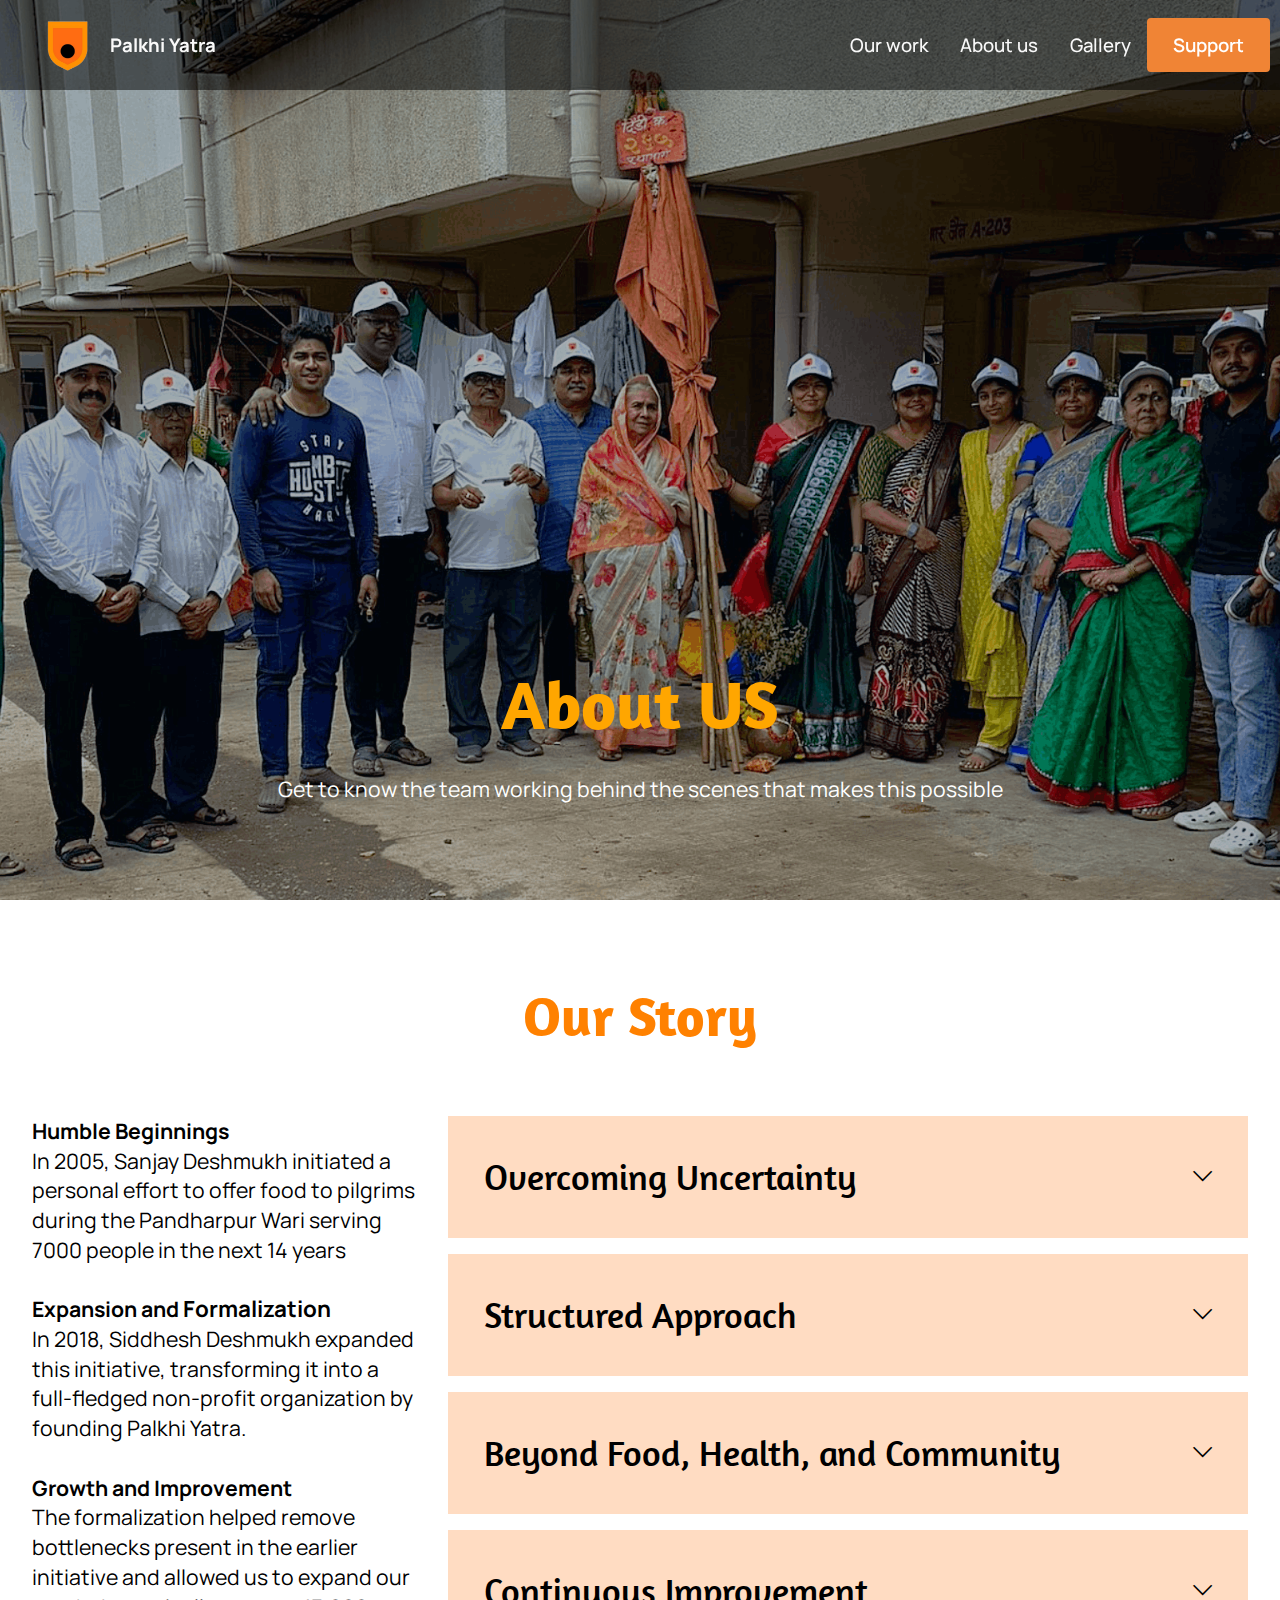
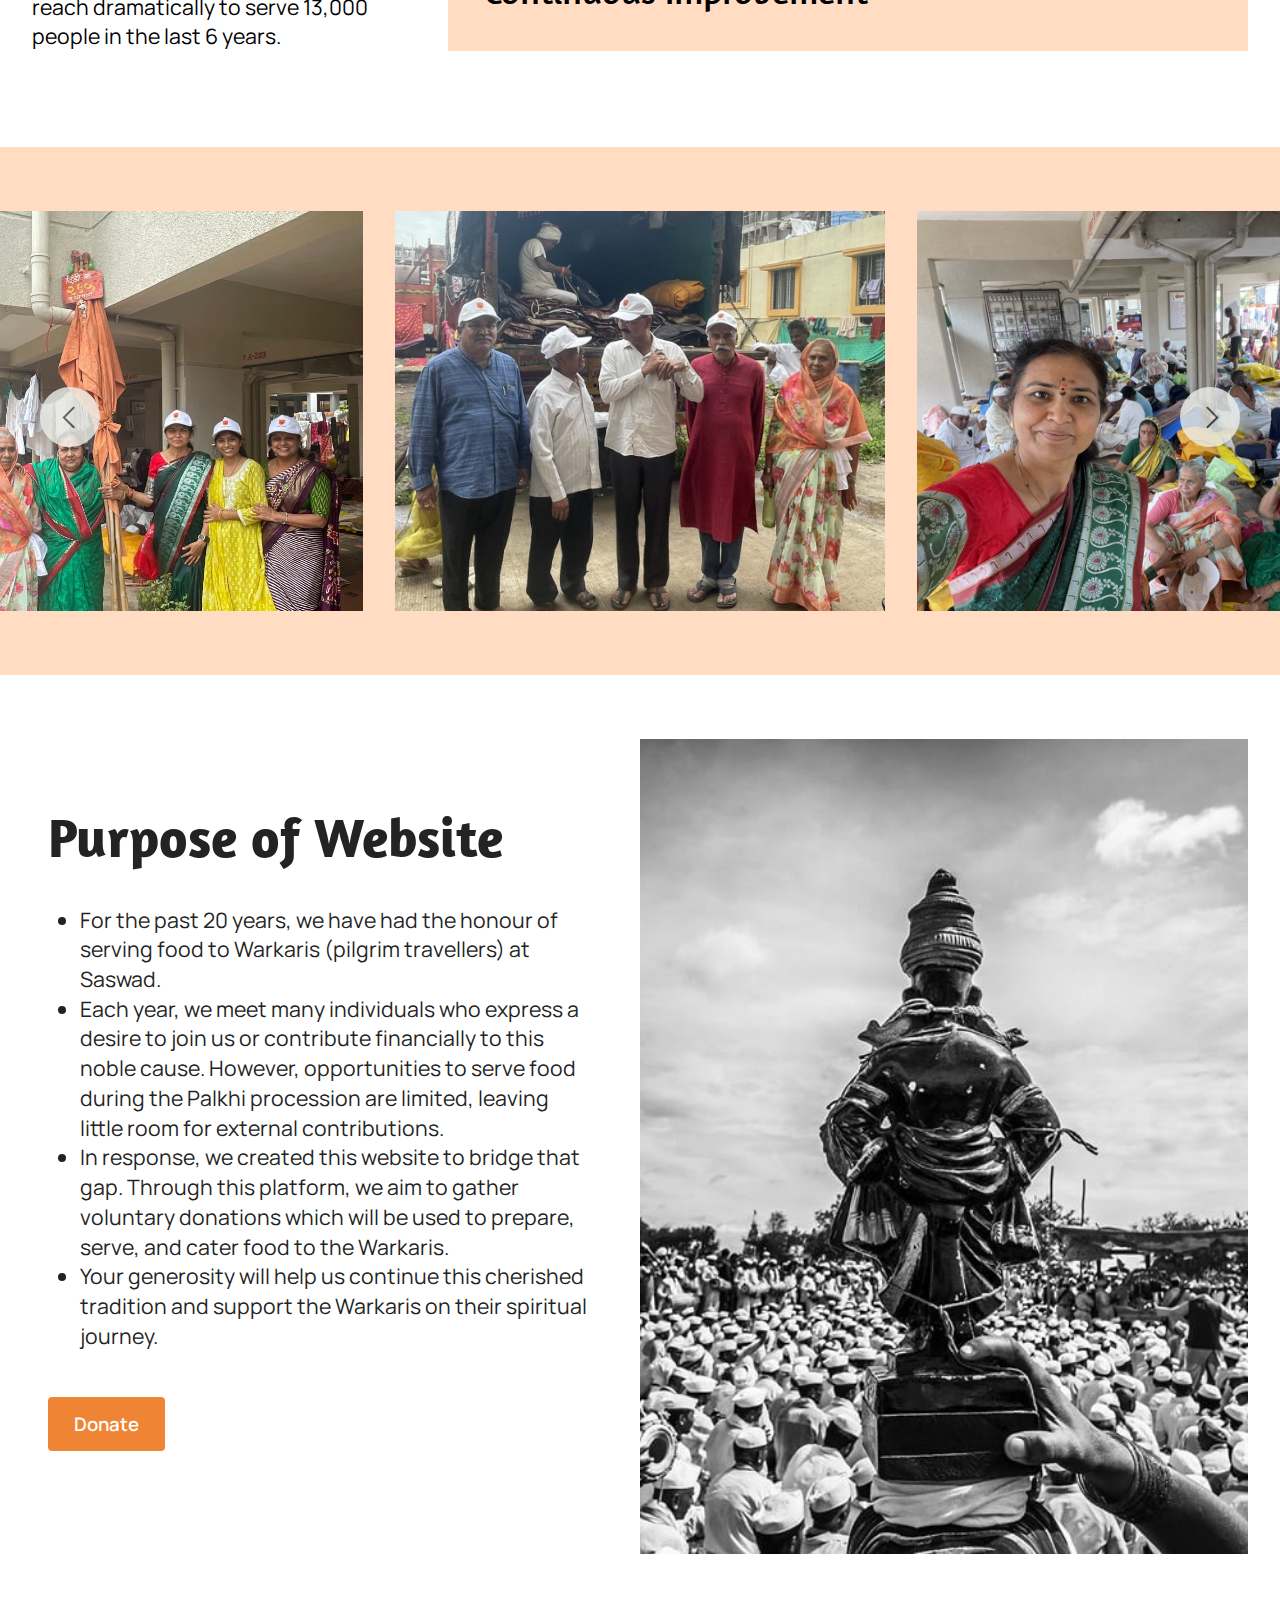
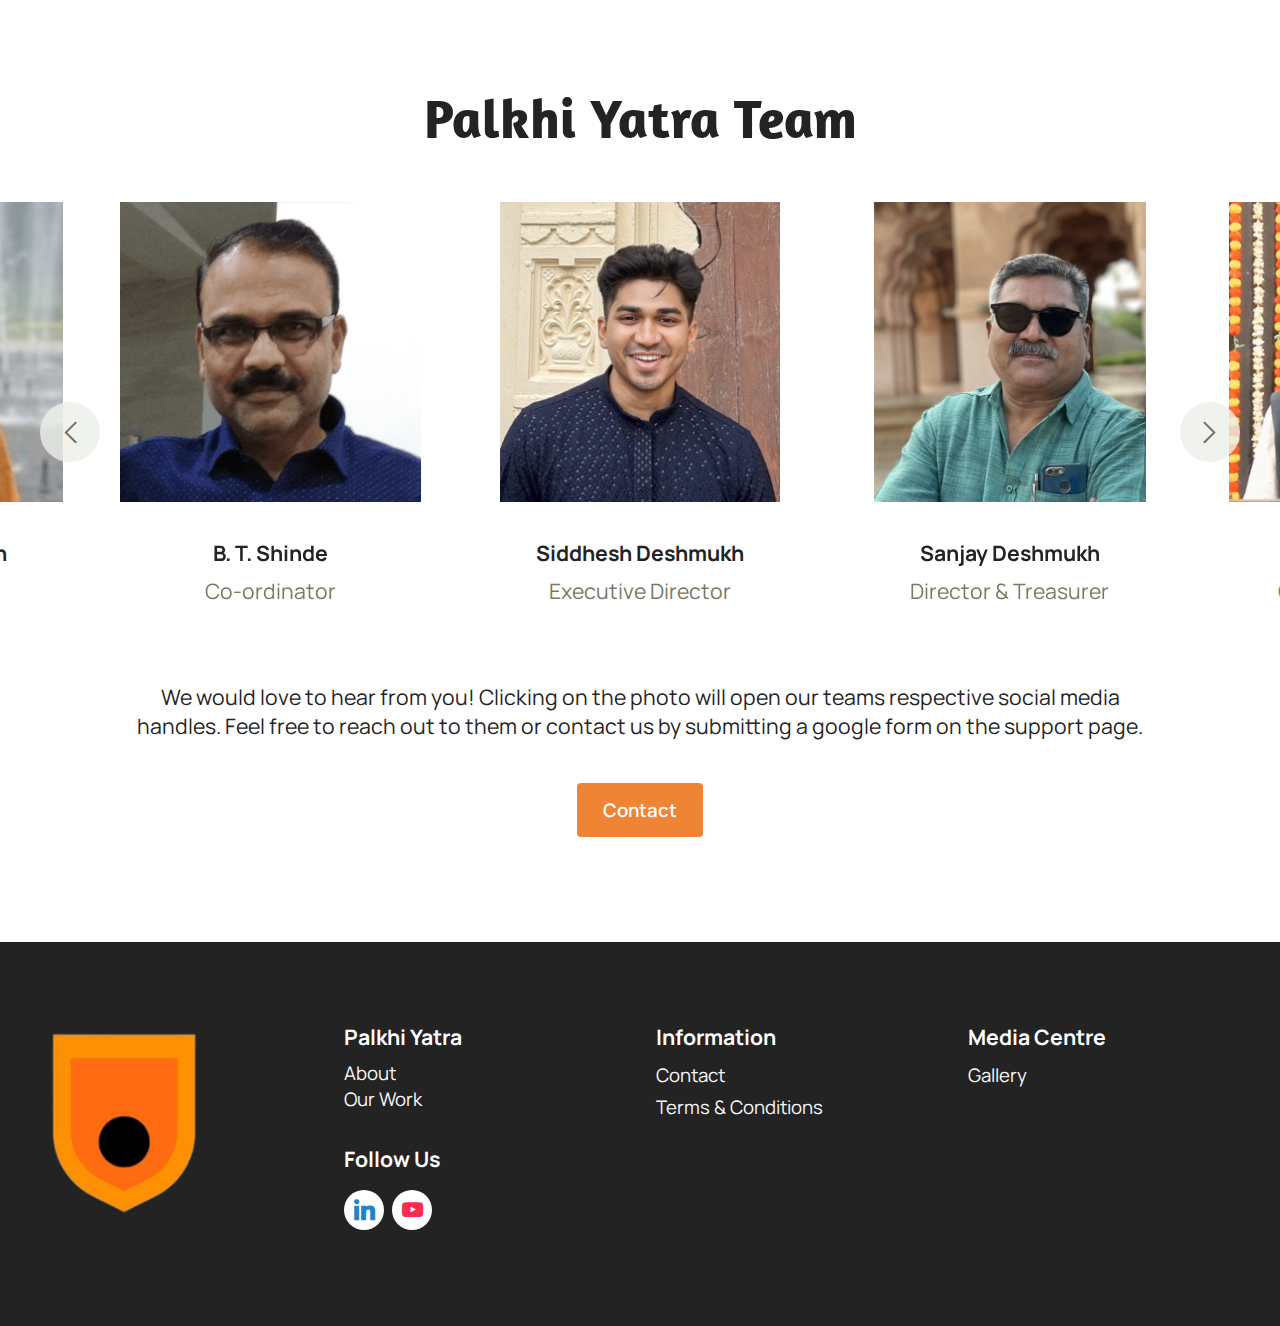
==== about.html @ 56e73153 "first commit" ====
<!DOCTYPE html>
<html  >
<head>

  <meta charset="UTF-8">
  <meta http-equiv="X-UA-Compatible" content="IE=edge">
  <meta name="generator" content="">
  <meta name="viewport" content="width=device-width, initial-scale=1, minimum-scale=1">
  <link rel="shortcut icon" href="assets/images/palkhi-yatra-logo-96x100.png" type="image/x-icon">
  <meta name="description" content="">
  
  
  <title>About</title>
  <link rel="stylesheet" href="assets/web/assets/mobirise-icons2/mobirise2.css">
  <link rel="stylesheet" href="assets/bootstrap/css/bootstrap.min.css">
  <link rel="stylesheet" href="assets/bootstrap/css/bootstrap-grid.min.css">
  <link rel="stylesheet" href="assets/bootstrap/css/bootstrap-reboot.min.css">
  <link rel="stylesheet" href="assets/dropdown/css/style.css">
  <link rel="stylesheet" href="assets/socicon/css/styles.css">
  <link rel="stylesheet" href="assets/theme/css/style.css">
  <link rel="preload" href="https://fonts.googleapis.com/css?family=Amaranth:400,400i,700,700i&display=swap" as="style" onload="this.onload=null;this.rel='stylesheet'">
  <noscript><link rel="stylesheet" href="https://fonts.googleapis.com/css?family=Amaranth:400,400i,700,700i&display=swap"></noscript>
  <link rel="preload" href="https://fonts.googleapis.com/css2?family=Manrope:wght@400;700&display=swap&display=swap" as="style" onload="this.onload=null;this.rel='stylesheet'">
  <noscript><link rel="stylesheet" href="https://fonts.googleapis.com/css2?family=Manrope:wght@400;700&display=swap&display=swap"></noscript>
  <link rel="preload" as="style" href="assets/mobirise/css/mbr-additional.css?v=bBUXbq"><link rel="stylesheet" href="assets/mobirise/css/mbr-additional.css?v=bBUXbq" type="text/css">

  
  
  
</head>
<body>
  
  <section data-bs-version="5.1" class="menu menu6 cid-ul9GRxPbAQ" once="menu" id="menu06-9">
	

	<nav class="navbar navbar-dropdown opacityScrollOff navbar-fixed-top navbar-expand-lg">
		<div class="container">
			<div class="navbar-brand">
				<span class="navbar-logo">
					<a href="https://mobiri.se">
						<img src="assets/images/palkhi-yatra-logo-96x100.png" alt="image" style="height: 3.4rem;">
					</a>
				</span>
				<span class="navbar-caption-wrap"><a class="navbar-caption text-white display-4" href="index.html">Palkhi Yatra</a></span>
			</div>
			<button class="navbar-toggler" type="button" data-toggle="collapse" data-bs-toggle="collapse" data-target="#navbarSupportedContent" data-bs-target="#navbarSupportedContent" aria-controls="navbarNavAltMarkup" aria-expanded="false" aria-label="Toggle navigation">
				<div class="hamburger">
					<span></span>
					<span></span>
					<span></span>
					<span></span>
				</div>
			</button>
			<div class="collapse navbar-collapse opacityScrollOff" id="navbarSupportedContent">
				<ul class="navbar-nav nav-dropdown" data-app-modern-menu="true"><li class="nav-item"><a class="nav-link link text-white display-4" href="work.html">Our work</a></li><li class="nav-item">
						<a class="nav-link link text-white display-4" href="about.html">About us</a>
					</li><li class="nav-item">
						<a class="nav-link link text-white display-4" href="gallery.html" aria-expanded="false">Gallery</a>
					</li></ul>
				
				<div class="navbar-buttons mbr-section-btn"><a class="btn btn-secondary display-4" href="contact.html">Support</a></div>
			</div>
		</div>
	</nav>
</section>

<section data-bs-version="5.1" class="header16 cid-ulIolNWju9 mbr-fullscreen" id="header17-24">
  
  <div class="mbr-overlay" style="opacity: 0.3; background-color: rgb(0, 0, 0);"></div>
  <div class="container-fluid">
    <div class="row">
      <div class="content-wrap col-12 col-md-12">
        <h1 class="mbr-section-title mbr-fonts-style mbr-white mb-4 display-1"><strong>About US</strong></h1>
        
        <p class="mbr-fonts-style mbr-text mbr-white mb-4 display-7">Get to know the team working behind the scenes that makes this possible</p>
        
      </div>
    </div>
  </div>
</section>

<section data-bs-version="5.1" class="article11 cid-ummakdtuYM" id="article11-2t">
    

    
    
    <div class="container">
        <div class="row justify-content-center">
            <div class="title col-md-12 col-lg-10">
                <h3 class="mbr-section-title mbr-fonts-style align-center mt-0 mb-0 display-2">
                <strong>Our Story</strong></h3>
                
                
            </div>
        </div>
    </div>
</section>

<section data-bs-version="5.1" class="list07 cid-ulHj1zMPDK" id="list07-1y">
    
    
    <div class="container">
        <div class="row justify-content-center">
            <div class="col-lg-4">
                <div class="col-12 col-md-12">
                    
                    <h6 class="mbr-section-subtitle mbr-fonts-style mt-0 mb-4 display-7"><strong>Humble Beginnings</strong><br>In 2005, Sanjay Deshmukh initiated a personal effort to offer food to pilgrims during the Pandharpur Wari serving 7000 people in the next 14 years<br><br><div><strong>Expansion and&nbsp;</strong><strong style="font-size: 1.4rem;">Formalization</strong></div><div>In 2018, Siddhesh Deshmukh expanded this initiative, transforming it into a full-fledged non-profit organization by founding Palkhi Yatra.</div><div><br></div><div><strong>Growth and Improvement</strong></div><div>The formalization helped remove bottlenecks present in the earlier initiative and allowed us to expand our reach dramatically to serve 13,000 people in the last 6 years.</div></h6>
                    
                </div>
            </div>

            <div class="col-lg-8">
                <div id="bootstrap-accordion_24" class="panel-group accordionStyles accordion" role="tablist" aria-multiselectable="true">
                    <div class="card">
                        <div class="card-header" role="tab" id="headingOne">
                            <a role="button" class="panel-title collapsed" data-toggle="collapse" data-bs-toggle="collapse" data-core="" href="#collapse1_24" aria-expanded="false" aria-controls="collapse1">
                                <h6 class="panel-title-edit mbr-semibold mbr-fonts-style mb-0 display-5">Overcoming Uncertainty</h6>
                                <span class="sign mbr-iconfont mobi-mbri-arrow-down"></span>
                            </a>
                        </div>
                        <div id="collapse1_24" class="panel-collapse noScroll collapse" role="tabpanel" aria-labelledby="headingOne" data-parent="#accordion" data-bs-parent="#bootstrap-accordion_24">
                            <div class="panel-body">
                                <p class="mbr-fonts-style panel-text display-7">Previously, pilgrims faced uncertainty about their food provision, not knowing who would provide meals or when they would receive them.<br><br>The yearly change in pilgrim groups allocated to us resulted in wasted resources and chaos due to lack of structure.</p>
                            </div>
                        </div>

                    </div>
                    <div class="card">
                        <div class="card-header" role="tab" id="headingOne">
                            <a role="button" class="panel-title collapsed" data-toggle="collapse" data-bs-toggle="collapse" data-core="" href="#collapse2_24" aria-expanded="false" aria-controls="collapse2">
                                <h6 class="panel-title-edit mbr-semibold mbr-fonts-style mb-0 display-5">Structured Approach</h6>
                                <span class="sign mbr-iconfont mobi-mbri-arrow-down"></span>
                            </a>
                        </div>
                        <div id="collapse2_24" class="panel-collapse noScroll collapse" role="tabpanel" aria-labelledby="headingOne" data-parent="#accordion" data-bs-parent="#bootstrap-accordion_24">
                            <div class="panel-body">
                                <p class="mbr-fonts-style panel-text display-7">Since 2018, we've adopted a more focused and consistent approach. We now serve two specific villages: Uncha Khadak and Rumbhodi.<br><br>This allows for better planning, more efficient resource allocation, and improved communication with pilgrims.<br><br>We're looking forward to scaling this model and adopting more villages in the future.</p>
                            </div>
                        </div>
                    </div>
                    <div class="card">
                        <div class="card-header" role="tab" id="headingOne">
                            <a role="button" class="panel-title collapsed" data-toggle="collapse" data-bs-toggle="collapse" data-core="" href="#collapse3_24" aria-expanded="false" aria-controls="collapse3">
                                <h6 class="panel-title-edit mbr-semibold mbr-fonts-style mb-0 display-5">Beyond Food, Health, and Community</h6>
                                <span class="sign mbr-iconfont mobi-mbri-arrow-down"></span>
                            </a>
                        </div>
                        <div id="collapse3_24" class="panel-collapse noScroll collapse" role="tabpanel" aria-labelledby="headingOne" data-parent="#accordion" data-bs-parent="#bootstrap-accordion_24">
                            <div class="panel-body">
                                <p class="mbr-fonts-style panel-text display-7">While our primary goals remain centered on food, health, and community, we've expanded our focus to include:<br><br>- Efficient planning to avoid food waste.<br>- Streamlined operations to address the previously illegalized and uncertain nature of food service<br>- Improved organization and communication to overcome earlier challenges and anxiety of pilgrims.</p>
                            </div>
                        </div>
                    </div>
                    <div class="card">
                        <div class="card-header" role="tab" id="headingOne">
                            <a role="button" class="panel-title collapsed" data-toggle="collapse" data-bs-toggle="collapse" data-core="" href="#collapse4_24" aria-expanded="false" aria-controls="collapse4">
                                <h6 class="panel-title-edit mbr-semibold mbr-fonts-style mb-0 display-5">Continuous Improvement</h6>
                                <span class="sign mbr-iconfont mobi-mbri-arrow-down"></span>
                            </a>
                        </div>
                        <div id="collapse4_24" class="panel-collapse noScroll collapse" role="tabpanel" aria-labelledby="headingOne" data-parent="#accordion" data-bs-parent="#bootstrap-accordion_24">
                            <div class="panel-body">
                                <p class="mbr-fonts-style panel-text display-7">
                                    We continue to refine our processes, always seeking ways to better serve the Warkaris and support the Pandharpur Wari tradition.
                                </p>
                            </div>
                        </div>
                    </div>
                    
                    
                </div>
            </div>
        </div>
    </div>
</section>

<section data-bs-version="5.1" class="slider4 mbr-embla cid-ulHtSz7GTa" id="slider04-22">
  
  
  <div class="container-fluid">
    
    <div class="row">
      <div class="col-12">
        <div class="embla position-relative" data-skip-snaps="true" data-align="center" data-contain-scroll="trimSnaps" data-loop="true" data-auto-play="true" data-auto-play-interval="4" data-draggable="true">
          <div class="embla__viewport">
            <div class="embla__container">
              
              <div class="embla__slide slider-image item active" style="margin-left: 1rem; margin-right: 1rem;">
                <div class="slide-content">
                  <div class="item-img">
                    <div class="item-wrapper">
                      <img src="assets/images/img-4224-1200x1600.jpeg" alt="team" title="" data-slide-to="0" data-bs-slide-to="0">
                    </div>
                  </div>
                </div>
              </div><div class="embla__slide slider-image item" style="margin-left: 1rem; margin-right: 1rem;">
                <div class="slide-content">
                  <div class="item-img">
                    <div class="item-wrapper">
                      <img src="assets/images/img-4094-1200x900.jpg" alt="Team" title="" data-slide-to="1" data-bs-slide-to="1">
                    </div>
                  </div>
                </div>
              </div><div class="embla__slide slider-image item" style="margin-left: 1rem; margin-right: 1rem;">
                <div class="slide-content">
                  <div class="item-img">
                    <div class="item-wrapper">
                      <img src="assets/images/img-4104-1200x1600.jpg" alt="team" title="" data-slide-to="2" data-bs-slide-to="2">
                    </div>
                  </div>
                </div>
              </div>
              
              <div class="embla__slide slider-image item" style="margin-left: 1rem; margin-right: 1rem;">
                <div class="slide-content">
                  <div class="item-img">
                    <div class="item-wrapper">
                      <img src="assets/images/img-4076-1200x1600.jpg" alt="food" title="" data-slide-to="3" data-bs-slide-to="3">
                    </div>
                  </div>
                </div>
              </div><div class="embla__slide slider-image item" style="margin-left: 1rem; margin-right: 1rem;">
                <div class="slide-content">
                  <div class="item-img">
                    <div class="item-wrapper">
                      <img src="assets/images/33f2f9e6-4856-468a-af89-942dfbd7f8b1-960x1280.jpg" alt="Serving" title="" data-slide-to="4" data-bs-slide-to="4">
                    </div>
                  </div>
                </div>
              </div>
              
            </div>
          </div>
          <button class="embla__button embla__button--prev">
            <span class="mobi-mbri mobi-mbri-arrow-prev" aria-hidden="true"></span>
            <span class="sr-only visually-hidden visually-hidden">Previous</span>
          </button>
          <button class="embla__button embla__button--next">
            <span class="mobi-mbri mobi-mbri-arrow-next" aria-hidden="true"></span>
            <span class="sr-only visually-hidden visually-hidden">Next</span>
          </button>
        </div>
      </div>
    </div>
  </div>
</section>

<section data-bs-version="5.1" class="features12 cid-ulHsvP6Mht" id="features12-1z">

    

    
    
    <div class="container">
        <div class="m-0 row align-items-center">
            <div class="col-12 col-lg">
                <div class="card-wrapper">
                    <div class="card-box">
                        <h4 class="card-title mbr-fonts-style mb-4 display-2">
                            <strong>Purpose of Website</strong></h4>
                        
                        <div class="mbr-text mbr-fonts-style counter-container display-7">
                            <ul>
                                <li>For the past 20 years, we have had the honour of serving food to Warkaris (pilgrim travellers) at Saswad.</li><li>Each year, we meet many individuals who express a desire to join us or contribute financially to this noble cause. However, opportunities to serve food during the Palkhi procession are limited, leaving little room for external contributions.</li><li>In response, we created this website to bridge that gap. Through this platform, we aim to gather voluntary donations which will be used to prepare, serve, and cater food to the Warkaris.</li><li>Your generosity will help us continue this cherished tradition and support the Warkaris on their spiritual journey.</li>
                            </ul>
                        </div>
                        <div class="mbr-section-btn mb-4"><a class="btn btn-secondary display-4" href="contact.html">Donate</a></div>
                    </div>
                </div>
            </div>
            <div class="p-0 col-12 col-lg-6 md-pb">
                <div class="image-wrapper">
                    <img src="assets/images/palkhi-festival-mahesh-lonkar-photo-series-121-clicks-14-1000x638.jpeg" alt="vitthal image">
                </div>
            </div>
        </div>
    </div>
</section>

<section data-bs-version="5.1" class="features017 mbr-embla cid-ulIsJPX1a3" id="features017-27">
	
	
	<div class="position-relative">
		<div class="container-fluid">
			<div class="row justify-content-center">
				<div class="col-12 content-head">
					<div class="mbr-section-head mb-5">
						<h4 class="mbr-section-title mbr-fonts-style align-center mb-0 display-2">
							<strong>Palkhi Yatra Team</strong></h4>
						
					</div>
				</div>
			</div>
		</div>

		<div class="embla" data-skip-snaps="true" data-align="center" data-contain-scroll="trimSnaps" data-loop="true" data-auto-play="true" data-auto-play-interval="4" data-draggable="true">
			<div class="embla__viewport container-fluid">
				<div class="embla__container">
					<div class="embla__slide slider-image item active" style="margin-left: 0rem; margin-right: 0rem;">
						<div class="slide-content">
							<div class="item-img">
								<div class="item-wrapper">
									
								<a href="https://www.linkedin.com/in/ss-deshmukh" target="true"></a><a href="https://www.linkedin.com/in/ss-deshmukh" target="false"></a><a href="https://www.linkedin.com/in/ss-deshmukh"><img src="assets/images/siddhesh-deshmukh-profile-image-564x655.jpg" alt="Team" title="" data-slide-to="0" data-bs-slide-to="0"></a></div>
							</div>
							<div class="item-content">
								<h5 class="item-title mbr-fonts-style display-7">
									<strong>Siddhesh Deshmukh</strong></h5>
								<h6 class="item-subtitle mbr-fonts-style mt-1 display-7">Executive Director</h6>
								
							</div>

							
						</div>
					</div><div class="embla__slide slider-image item" style="margin-left: 0rem; margin-right: 0rem;">
						<div class="slide-content">
							<div class="item-img">
								<div class="item-wrapper">
									<img src="assets/images/san-3-564x621.jpg" alt="Team" title="" data-slide-to="1" data-bs-slide-to="1">
								</div>
							</div>
							<div class="item-content">
								<h5 class="item-title mbr-fonts-style display-7">
									<strong>Sanjay Deshmukh</strong></h5>
								<h6 class="item-subtitle mbr-fonts-style mt-1 display-7">Director &amp; Treasurer</h6>
								
							</div>

							
						</div>
					</div>
					
					<div class="embla__slide slider-image item" style="margin-left: 0rem; margin-right: 0rem;">
						<div class="slide-content">
							<div class="item-img">
								<div class="item-wrapper">
									<img src="assets/images/mangesh-chavan-1200x695.jpeg" alt="Team" title="" data-slide-to="2" data-bs-slide-to="2">
								</div>
							</div>
							<div class="item-content">
								<h5 class="item-title mbr-fonts-style display-7"><strong>Mangesh Chavan</strong></h5>
								<h6 class="item-subtitle mbr-fonts-style mt-1 display-7">Operations Manager</h6>
								
							</div>
							
						</div>
					</div><div class="embla__slide slider-image item" style="margin-left: 0rem; margin-right: 0rem;">
						<div class="slide-content">
							<div class="item-img">
								<div class="item-wrapper">
									
								<a href="https://www.linkedin.com/in/sangita-deshmukh-3b1b87317/" target="true"></a><a href="https://www.linkedin.com/in/sangita-deshmukh-3b1b87317/"><img src="assets/images/sangita-deshmukh-796x796.jpg" alt="Team" title="" data-slide-to="3" data-bs-slide-to="3"></a></div>
							</div>
							<div class="item-content">
								<h5 class="item-title mbr-fonts-style display-7">
									<strong>Sangita Deshmukh</strong></h5>
								<h6 class="item-subtitle mbr-fonts-style mt-1 display-7">
									Media Manager</h6>
								
							</div>
							
						</div>
					</div><div class="embla__slide slider-image item" style="margin-left: 0rem; margin-right: 0rem;">
						<div class="slide-content">
							<div class="item-img">
								<div class="item-wrapper">
									
								<a href="https://www.linkedin.com/in/vaishnavisdeshmukh" target="true"></a><a href="https://www.linkedin.com/in/vaishnavisdeshmukh"><img src="assets/images/4cf6a8ee-6083-4f18-9fa9-99bf1a37ab0d-1-600x450.jpeg" alt="Team" title="" data-slide-to="4" data-bs-slide-to="4"></a></div>
							</div>
							<div class="item-content">
								<h5 class="item-title mbr-fonts-style display-7"><strong>Vaishnavi Deshmukh</strong></h5>
								<h6 class="item-subtitle mbr-fonts-style mt-1 display-7">Co-ordinator</h6>
								
							</div>
							
						</div>
					</div><div class="embla__slide slider-image item" style="margin-left: 0rem; margin-right: 0rem;">
						<div class="slide-content">
							<div class="item-img">
								<div class="item-wrapper">
									<img src="assets/images/abhijeet-deshmukh-959x1280.jpg" alt="Team" title="" data-slide-to="5" data-bs-slide-to="5">
								</div>
							</div>
							<div class="item-content">
								<h5 class="item-title mbr-fonts-style display-7">
									<strong>Abhijeet Deshmukh</strong></h5>
								<h6 class="item-subtitle mbr-fonts-style mt-1 display-7">Co-ordinator</h6>
								
							</div>
							
						</div>
					</div>
					
					
					
					
					<div class="embla__slide slider-image item" style="margin-left: 0rem; margin-right: 0rem;">
					<div class="slide-content">
						<div class="item-img">
							<div class="item-wrapper">
								<img src="assets/images/img-2937-600x450.jpeg" alt="Team" title="" data-slide-to="6" data-bs-slide-to="6">
							</div>
						</div>
						<div class="item-content">
							<h5 class="item-title mbr-fonts-style display-7">
								<strong>Shivajirao Deshmukh</strong></h5>
							<h6 class="item-subtitle mbr-fonts-style mt-1 display-7">Co-ordinator</h6>
							
						</div>
						
					</div>
					</div><div class="embla__slide slider-image item" style="margin-left: 0rem; margin-right: 0rem;">
						<div class="slide-content">
							<div class="item-img">
								<div class="item-wrapper">
									<img src="assets/images/bt-shinde-600x598.png" alt="Team" title="" data-slide-to="7" data-bs-slide-to="7">
								</div>
							</div>
							<div class="item-content">
								<h5 class="item-title mbr-fonts-style display-7">
									<strong>B. T. Shinde</strong></h5>
								<h6 class="item-subtitle mbr-fonts-style mt-1 display-7">
									Co-ordinator</h6>
								
							</div>
							
						</div>
					</div>
				</div>
			</div>
			<button class="embla__button embla__button--prev">
				<span class="mobi-mbri mobi-mbri-arrow-prev mbr-iconfont" aria-hidden="true"></span>
				<span class="sr-only visually-hidden visually-hidden visually-hidden">Previous</span>
			</button>
			<button class="embla__button embla__button--next">
				<span class="mobi-mbri mobi-mbri-arrow-next mbr-iconfont" aria-hidden="true"></span>
				<span class="sr-only visually-hidden visually-hidden visually-hidden">Next</span>
			</button>
		</div>
	</div>
</section>

<section data-bs-version="5.1" class="article11 cid-ulHbnPNX0x" id="article11-1u">
    

    
    
    <div class="container">
        <div class="row justify-content-center">
            <div class="title col-md-12 col-lg-10">
                
                <h4 class="mbr-section-subtitle align-center mbr-fonts-style mt-4 display-7">We would love to hear from you! Clicking on the photo will open our teams respective social media handles. Feel free to reach out to them or contact us by submitting a google form on the support page.</h4>
                <div class="mbr-section-btn align-center mt-4"><a class="btn btn-secondary display-4" href="contact.html">Contact</a></div>
            </div>
        </div>
    </div>
</section>

<section data-bs-version="5.1" class="footer4 cid-uldwKjAKWt" once="footers" id="footer4-a">

    

    
    
    <div class="container">
        <div class="row mbr-white">
            <div class="col-6 col-lg-3">
                <div class="media-wrap col-md-8 col-12">
                    <a href="index.html">
                        <img src="assets/images/palkhi-yatra-logo-206x215.png" alt="PY Logo">
                    </a>
                </div>
            </div>
            <div class="col-12 col-md-6 col-lg-3">
                <h5 class="mbr-section-subtitle mbr-fonts-style mb-2 display-7"><strong>Palkhi Yatra</strong></h5>
                <p class="mbr-text mbr-fonts-style mb-4 display-4"><a href="about.html" class="text-white">About</a>
<br><a href="work.html" class="text-white text-primary">Our Work</a></p>
                <h5 class="mbr-section-subtitle mbr-fonts-style mb-3 display-7">
                    <strong>Follow Us</strong>
                </h5>
                <div class="social-row display-7">
                    <div class="soc-item">
                        <a href="https://www.linkedin.com/company/palkhi-yatra/" target="_blank">
                            <span class="mbr-iconfont socicon-linkedin socicon" style="color: rgb(28, 133, 203); fill: rgb(28, 133, 203);"></span>
                        </a>
                    </div>
                    <div class="soc-item">
                        <a href="https://www.youtube.com/@palkhi-yatra" target="_blank">
                            <span class="mbr-iconfont socicon-youtube socicon" style="color: rgb(249, 44, 80); fill: rgb(249, 44, 80);"></span>
                        </a>
                    </div>
                    
                    
                </div>
            </div>
            <div class="col-12 col-md-6 col-lg-3">
                <h5 class="mbr-section-subtitle mbr-fonts-style mb-2 display-7"><strong>Information</strong></h5>
                <ul class="list mbr-fonts-style display-4">
                    <li class="mbr-text item-wrap"><a href="contact.html" class="text-white">Contact</a></li><li class="mbr-text item-wrap"><a href="page5.html" class="text-white">Terms &amp; Conditions</a></li>
                </ul>
            </div>
            <div class="col-12 col-md-6 col-lg-3">
                <h5 class="mbr-section-subtitle mbr-fonts-style mb-2 display-7"><strong>Media Centre</strong></h5>
                <ul class="list mbr-fonts-style display-4">
                    <li class="mbr-text item-wrap"><a href="gallery.html" class="text-white">Gallery</a></li>
                </ul>
            </div>
            
        </div>
    </div>
</section>






<script src="assets/bootstrap/js/bootstrap.bundle.min.js"></script>  <script src="assets/smoothscroll/smooth-scroll.js"></script>  <script src="assets/ytplayer/index.js"></script>  <script src="assets/dropdown/js/navbar-dropdown.js"></script>  <script src="assets/embla/embla.min.js"></script>  <script src="assets/embla/script.js"></script>  <script src="assets/theme/js/script.js"></script>  
  
  
 <div id="scrollToTop" class="scrollToTop mbr-arrow-up"><a style="text-align: center;"><i class="mbr-arrow-up-icon mbr-arrow-up-icon-cm cm-icon cm-icon-smallarrow-up"></i></a></div>
  </body>
</html>
---- assets/web/assets/mobirise-icons2/mobirise2.css ----
@font-face {
  font-family: 'Moririse2';
  font-display: swap;
  src:  url('mobirise2.eot?f2bix4');
  src:  url('mobirise2.eot?f2bix4#iefix') format('embedded-opentype'),
    url('mobirise2.ttf?f2bix4') format('truetype'),
    url('mobirise2.woff?f2bix4') format('woff'),
    url('mobirise2.svg?f2bix4#mobirise2') format('svg');
  font-weight: normal;
  font-style: normal;
}

[class^="mobi-"], [class*=" mobi-"] {
  /* use !important to prevent issues with browser extensions that change fonts */
  font-family: 'Moririse2' !important;
  speak: none;
  font-style: normal;
  font-weight: normal;
  font-variant: normal;
  text-transform: none;
  line-height: 1;

  /* Better Font Rendering =========== */
  -webkit-font-smoothing: antialiased;
  -moz-osx-font-smoothing: grayscale;
}

.mobi-mbri-add-submenu:before {
  content: "\e900";
}
.mobi-mbri-alert:before {
  content: "\e901";
}
.mobi-mbri-align-center:before {
  content: "\e902";
}
.mobi-mbri-align-justify:before {
  content: "\e903";
}
.mobi-mbri-align-left:before {
  content: "\e904";
}
.mobi-mbri-align-right:before {
  content: "\e905";
}
.mobi-mbri-android:before {
  content: "\e906";
}
.mobi-mbri-apple:before {
  content: "\e907";
}
.mobi-mbri-arrow-down:before {
  content: "\e908";
}
.mobi-mbri-arrow-next:before {
  content: "\e909";
}
.mobi-mbri-arrow-prev:before {
  content: "\e90a";
}
.mobi-mbri-arrow-up:before {
  content: "\e90b";
}
.mobi-mbri-bold:before {
  content: "\e90c";
}
.mobi-mbri-bookmark:before {
  content: "\e90d";
}
.mobi-mbri-bootstrap:before {
  content: "\e90e";
}
.mobi-mbri-briefcase:before {
  content: "\e90f";
}
.mobi-mbri-browse:before {
  content: "\e910";
}
.mobi-mbri-bulleted-list:before {
  content: "\e911";
}
.mobi-mbri-calendar:before {
  content: "\e912";
}
.mobi-mbri-camera:before {
  content: "\e913";
}
.mobi-mbri-cart-add:before {
  content: "\e914";
}
.mobi-mbri-cart-full:before {
  content: "\e915";
}
.mobi-mbri-cash:before {
  content: "\e916";
}
.mobi-mbri-change-style:before {
  content: "\e917";
}
.mobi-mbri-chat:before {
  content: "\e918";
}
.mobi-mbri-clock:before {
  content: "\e919";
}
.mobi-mbri-close:before {
  content: "\e91a";
}
.mobi-mbri-cloud:before {
  content: "\e91b";
}
.mobi-mbri-code:before {
  content: "\e91c";
}
.mobi-mbri-contact-form:before {
  content: "\e91d";
}
.mobi-mbri-credit-card:before {
  content: "\e91e";
}
.mobi-mbri-cursor-click:before {
  content: "\e91f";
}
.mobi-mbri-cust-feedback:before {
  content: "\e920";
}
.mobi-mbri-database:before {
  content: "\e921";
}
.mobi-mbri-delivery:before {
  content: "\e922";
}
.mobi-mbri-desktop:before {
  content: "\e923";
}
.mobi-mbri-devices:before {
  content: "\e924";
}
.mobi-mbri-down:before {
  content: "\e925";
}
.mobi-mbri-download-2:before {
  content: "\e926";
}
.mobi-mbri-download:before {
  content: "\e927";
}
.mobi-mbri-drag-n-drop-2:before {
  content: "\e928";
}
.mobi-mbri-drag-n-drop:before {
  content: "\e929";
}
.mobi-mbri-edit-2:before {
  content: "\e92a";
}
.mobi-mbri-edit:before {
  content: "\e92b";
}
.mobi-mbri-error:before {
  content: "\e92c";
}
.mobi-mbri-extension:before {
  content: "\e92d";
}
.mobi-mbri-features:before {
  content: "\e92e";
}
.mobi-mbri-file:before {
  content: "\e92f";
}
.mobi-mbri-flag:before {
  content: "\e930";
}
.mobi-mbri-folder:before {
  content: "\e931";
}
.mobi-mbri-gift:before {
  content: "\e932";
}
.mobi-mbri-github:before {
  content: "\e933";
}
.mobi-mbri-globe-2:before {
  content: "\e934";
}
.mobi-mbri-globe:before {
  content: "\e935";
}
.mobi-mbri-growing-chart:before {
  content: "\e936";
}
.mobi-mbri-hearth:before {
  content: "\e937";
}
.mobi-mbri-help:before {
  content: "\e938";
}
.mobi-mbri-home:before {
  content: "\e939";
}
.mobi-mbri-hot-cup:before {
  content: "\e93a";
}
.mobi-mbri-idea:before {
  content: "\e93b";
}
.mobi-mbri-image-gallery:before {
  content: "\e93c";
}
.mobi-mbri-image-slider:before {
  content: "\e93d";
}
.mobi-mbri-info:before {
  content: "\e93e";
}
.mobi-mbri-italic:before {
  content: "\e93f";
}
.mobi-mbri-key:before {
  content: "\e940";
}
.mobi-mbri-laptop:before {
  content: "\e941";
}
.mobi-mbri-layers:before {
  content: "\e942";
}
.mobi-mbri-left-right:before {
  content: "\e943";
}
.mobi-mbri-left:before {
  content: "\e944";
}
.mobi-mbri-letter:before {
  content: "\e945";
}
.mobi-mbri-like:before {
  content: "\e946";
}
.mobi-mbri-link:before {
  content: "\e947";
}
.mobi-mbri-lock:before {
  content: "\e948";
}
.mobi-mbri-login:before {
  content: "\e949";
}
.mobi-mbri-logout:before {
  content: "\e94a";
}
.mobi-mbri-magic-stick:before {
  content: "\e94b";
}
.mobi-mbri-map-pin:before {
  content: "\e94c";
}
.mobi-mbri-menu:before {
  content: "\e94d";
}
.mobi-mbri-mobile-2:before {
  content: "\e94e";
}
.mobi-mbri-mobile-horizontal:before {
  content: "\e94f";
}
.mobi-mbri-mobile:before {
  content: "\e950";
}
.mobi-mbri-mobirise:before {
  content: "\e951";
}
.mobi-mbri-more-horizontal:before {
  content: "\e952";
}
.mobi-mbri-more-vertical:before {
  content: "\e953";
}
.mobi-mbri-music:before {
  content: "\e954";
}
.mobi-mbri-new-file:before {
  content: "\e955";
}
.mobi-mbri-numbered-list:before {
  content: "\e956";
}
.mobi-mbri-opened-folder:before {
  content: "\e957";
}
.mobi-mbri-pages:before {
  content: "\e958";
}
.mobi-mbri-paper-plane:before {
  content: "\e959";
}
.mobi-mbri-paperclip:before {
  content: "\e95a";
}
.mobi-mbri-phone:before {
  content: "\e95b";
}
.mobi-mbri-photo:before {
  content: "\e95c";
}
.mobi-mbri-photos:before {
  content: "\e95d";
}
.mobi-mbri-pin:before {
  content: "\e95e";
}
.mobi-mbri-play:before {
  content: "\e95f";
}
.mobi-mbri-plus:before {
  content: "\e960";
}
.mobi-mbri-preview:before {
  content: "\e961";
}
.mobi-mbri-print:before {
  content: "\e962";
}
.mobi-mbri-protect:before {
  content: "\e963";
}
.mobi-mbri-question:before {
  content: "\e964";
}
.mobi-mbri-quote-left:before {
  content: "\e965";
}
.mobi-mbri-quote-right:before {
  content: "\e966";
}
.mobi-mbri-redo:before {
  content: "\e967";
}
.mobi-mbri-refresh:before {
  content: "\e968";
}
.mobi-mbri-responsive-2:before {
  content: "\e969";
}
.mobi-mbri-responsive:before {
  content: "\e96a";
}
.mobi-mbri-right:before {
  content: "\e96b";
}
.mobi-mbri-rocket:before {
  content: "\e96c";
}
.mobi-mbri-sad-face:before {
  content: "\e96d";
}
.mobi-mbri-sale:before {
  content: "\e96e";
}
.mobi-mbri-save:before {
  content: "\e96f";
}
.mobi-mbri-search:before {
  content: "\e970";
}
.mobi-mbri-setting-2:before {
  content: "\e971";
}
.mobi-mbri-setting-3:before {
  content: "\e972";
}
.mobi-mbri-setting:before {
  content: "\e973";
}
.mobi-mbri-share:before {
  content: "\e974";
}
.mobi-mbri-shopping-bag:before {
  content: "\e975";
}
.mobi-mbri-shopping-basket:before {
  content: "\e976";
}
.mobi-mbri-shopping-cart:before {
  content: "\e977";
}
.mobi-mbri-sites:before {
  content: "\e978";
}
.mobi-mbri-smile-face:before {
  content: "\e979";
}
.mobi-mbri-speed:before {
  content: "\e97a";
}
.mobi-mbri-star:before {
  content: "\e97b";
}
.mobi-mbri-success:before {
  content: "\e97c";
}
.mobi-mbri-sun:before {
  content: "\e97d";
}
.mobi-mbri-sun2:before {
  content: "\e97e";
}
.mobi-mbri-tablet-vertical:before {
  content: "\e97f";
}
.mobi-mbri-tablet:before {
  content: "\e980";
}
.mobi-mbri-target:before {
  content: "\e981";
}
.mobi-mbri-timer:before {
  content: "\e982";
}
.mobi-mbri-to-ftp:before {
  content: "\e983";
}
.mobi-mbri-to-local-drive:before {
  content: "\e984";
}
.mobi-mbri-touch-swipe:before {
  content: "\e985";
}
.mobi-mbri-touch:before {
  content: "\e986";
}
.mobi-mbri-trash:before {
  content: "\e987";
}
.mobi-mbri-underline:before {
  content: "\e988";
}
.mobi-mbri-undo:before {
  content: "\e989";
}
.mobi-mbri-unlink:before {
  content: "\e98a";
}
.mobi-mbri-unlock:before {
  content: "\e98b";
}
.mobi-mbri-up-down:before {
  content: "\e98c";
}
.mobi-mbri-up:before {
  content: "\e98d";
}
.mobi-mbri-update:before {
  content: "\e98e";
}
.mobi-mbri-upload-2:before {
  content: "\e98f";
}
.mobi-mbri-upload:before {
  content: "\e990";
}
.mobi-mbri-user-2:before {
  content: "\e991";
}
.mobi-mbri-user:before {
  content: "\e992";
}
.mobi-mbri-users:before {
  content: "\e993";
}
.mobi-mbri-video-play:before {
  content: "\e994";
}
.mobi-mbri-video:before {
  content: "\e995";
}
.mobi-mbri-watch:before {
  content: "\e996";
}
.mobi-mbri-website-theme-2:before {
  content: "\e997";
}
.mobi-mbri-website-theme:before {
  content: "\e998";
}
.mobi-mbri-wifi:before {
  content: "\e999";
}
.mobi-mbri-windows:before {
  content: "\e99a";
}
.mobi-mbri-zoom-in:before {
  content: "\e99b";
}
.mobi-mbri-zoom-out:before {
  content: "\e99c";
}
---- assets/dropdown/css/style.css ----
.navbar-dropdown {
  left: 0;
  padding: 0;
  position: absolute;
  right: 0;
  top: 0;
  transition: all 0.45s ease;
  z-index: 1030;
  background: #282828; }
  .navbar-dropdown .navbar-logo {
    margin-right: 0.8rem;
    transition: margin 0.3s ease-in-out;
    vertical-align: middle; }
    .navbar-dropdown .navbar-logo img {
      height: 3.125rem;
      transition: all 0.3s ease-in-out; }
    .navbar-dropdown .navbar-logo.mbr-iconfont {
      font-size: 3.125rem;
      line-height: 3.125rem; }
  .navbar-dropdown .navbar-caption {
    font-weight: 700;
    white-space: normal;
    vertical-align: -4px;
    line-height: 3.125rem !important; }
    .navbar-dropdown .navbar-caption, .navbar-dropdown .navbar-caption:hover {
      color: inherit;
      text-decoration: none; }
  .navbar-dropdown .mbr-iconfont + .navbar-caption {
    vertical-align: -1px; }
  .navbar-dropdown.navbar-fixed-top {
    position: fixed; }
  .navbar-dropdown .navbar-brand span {
    vertical-align: -4px; }
  .navbar-dropdown.bg-color.transparent {
    background: none; }
  .navbar-dropdown.navbar-short .navbar-brand {
    padding: 0.625rem 0; }
    .navbar-dropdown.navbar-short .navbar-brand span {
      vertical-align: -1px; }
  .navbar-dropdown.navbar-short .navbar-caption {
    line-height: 2.375rem !important;
    vertical-align: -2px; }
  .navbar-dropdown.navbar-short .navbar-logo {
    margin-right: 0.5rem; }
    .navbar-dropdown.navbar-short .navbar-logo img {
      height: 2.375rem; }
    .navbar-dropdown.navbar-short .navbar-logo.mbr-iconfont {
      font-size: 2.375rem;
      line-height: 2.375rem; }
  .navbar-dropdown.navbar-short .mbr-table-cell {
    height: 3.625rem; }
  .navbar-dropdown .navbar-close {
    left: 0.6875rem;
    position: fixed;
    top: 0.75rem;
    z-index: 1000; }
  .navbar-dropdown .hamburger-icon {
    content: "";
    display: inline-block;
    vertical-align: middle;
    width: 16px;
    -webkit-box-shadow: 0 -6px 0 1px #282828,0 0 0 1px #282828,0 6px 0 1px #282828;
    -moz-box-shadow: 0 -6px 0 1px #282828,0 0 0 1px #282828,0 6px 0 1px #282828;
    box-shadow: 0 -6px 0 1px #282828,0 0 0 1px #282828,0 6px 0 1px #282828; }

.dropdown-menu .dropdown-toggle[data-toggle="dropdown-submenu"]::after {
  border-bottom: 0.35em solid transparent;
  border-left: 0.35em solid;
  border-right: 0;
  border-top: 0.35em solid transparent;
  margin-left: 0.3rem; }

.dropdown-menu .dropdown-item:focus {
  outline: 0; }

.nav-dropdown {
  font-size: 0.75rem;
  font-weight: 500;
  height: auto !important; }
  .nav-dropdown .nav-btn {
    padding-left: 1rem; }
  .nav-dropdown .link {
    margin: .667em 1.667em;
    font-weight: 500;
    padding: 0;
    transition: color .2s ease-in-out; }
    .nav-dropdown .link.dropdown-toggle {
      margin-right: 2.583em; }
      .nav-dropdown .link.dropdown-toggle::after {
        margin-left: .25rem;
        border-top: 0.35em solid;
        border-right: 0.35em solid transparent;
        border-left: 0.35em solid transparent;
        border-bottom: 0; }
      .nav-dropdown .link.dropdown-toggle[aria-expanded="true"] {
        margin: 0;
        padding: 0.667em 3.263em  0.667em 1.667em; }
  .nav-dropdown .link::after,
  .nav-dropdown .dropdown-item::after {
    color: inherit; }
  .nav-dropdown .btn {
    font-size: 0.75rem;
    font-weight: 700;
    letter-spacing: 0;
    margin-bottom: 0;
    padding-left: 1.25rem;
    padding-right: 1.25rem; }
  .nav-dropdown .dropdown-menu {
    border-radius: 0;
    border: 0;
    left: 0;
    margin: 0;
    padding-bottom: 1.25rem;
    padding-top: 1.25rem;
    position: relative; }
  .nav-dropdown .dropdown-submenu {
    margin-left: 0.125rem;
    top: 0; }
  .nav-dropdown .dropdown-item {
    font-weight: 500;
    line-height: 2;
    padding: 0.3846em 4.615em 0.3846em 1.5385em;
    position: relative;
    transition: color .2s ease-in-out, background-color .2s ease-in-out; }
    .nav-dropdown .dropdown-item::after {
      margin-top: -0.3077em;
      position: absolute;
      right: 1.1538em;
      top: 50%; }
    .nav-dropdown .dropdown-item:focus, .nav-dropdown .dropdown-item:hover {
      background: none; }

@media (max-width: 767px) {
  .nav-dropdown.navbar-toggleable-sm {
    bottom: 0;
    display: none;
    left: 0;
    overflow-x: hidden;
    position: fixed;
    top: 0;
    transform: translateX(-100%);
    -ms-transform: translateX(-100%);
    -webkit-transform: translateX(-100%);
    width: 18.75rem;
    z-index: 999; } }
.nav-dropdown.navbar-toggleable-xl {
  bottom: 0;
  display: none;
  left: 0;
  overflow-x: hidden;
  position: fixed;
  top: 0;
  transform: translateX(-100%);
  -ms-transform: translateX(-100%);
  -webkit-transform: translateX(-100%);
  width: 18.75rem;
  z-index: 999; }

.nav-dropdown-sm {
  display: block !important;
  overflow-x: hidden;
  overflow: auto;
  padding-top: 3.875rem; }
  .nav-dropdown-sm::after {
    content: "";
    display: block;
    height: 3rem;
    width: 100%; }
  .nav-dropdown-sm.collapse.in ~ .navbar-close {
    display: block !important; }
  .nav-dropdown-sm.collapsing, .nav-dropdown-sm.collapse.in {
    transform: translateX(0);
    -ms-transform: translateX(0);
    -webkit-transform: translateX(0);
    transition: all 0.25s ease-out;
    -webkit-transition: all 0.25s ease-out;
    background: #282828; }
  .nav-dropdown-sm.collapsing[aria-expanded="false"] {
    transform: translateX(-100%);
    -ms-transform: translateX(-100%);
    -webkit-transform: translateX(-100%); }
  .nav-dropdown-sm .nav-item {
    display: block;
    margin-left: 0 !important;
    padding-left: 0; }
  .nav-dropdown-sm .link,
  .nav-dropdown-sm .dropdown-item {
    border-top: 1px dotted rgba(255, 255, 255, 0.1);
    font-size: 0.8125rem;
    line-height: 1.6;
    margin: 0 !important;
    padding: 0.875rem 2.4rem 0.875rem 1.5625rem !important;
    position: relative;
    white-space: normal; }
    .nav-dropdown-sm .link:focus, .nav-dropdown-sm .link:hover,
    .nav-dropdown-sm .dropdown-item:focus,
    .nav-dropdown-sm .dropdown-item:hover {
      background: rgba(0, 0, 0, 0.2) !important;
      color: #c0a375; }
  .nav-dropdown-sm .nav-btn {
    position: relative;
    padding: 1.5625rem 1.5625rem 0 1.5625rem; }
    .nav-dropdown-sm .nav-btn::before {
      border-top: 1px dotted rgba(255, 255, 255, 0.1);
      content: "";
      left: 0;
      position: absolute;
      top: 0;
      width: 100%; }
    .nav-dropdown-sm .nav-btn + .nav-btn {
      padding-top: 0.625rem; }
      .nav-dropdown-sm .nav-btn + .nav-btn::before {
        display: none; }
  .nav-dropdown-sm .btn {
    padding: 0.625rem 0; }
  .nav-dropdown-sm .dropdown-toggle[data-toggle="dropdown-submenu"]::after {
    margin-left: .25rem;
    border-top: 0.35em solid;
    border-right: 0.35em solid transparent;
    border-left: 0.35em solid transparent;
    border-bottom: 0; }
  .nav-dropdown-sm .dropdown-toggle[data-toggle="dropdown-submenu"][aria-expanded="true"]::after {
    border-top: 0;
    border-right: 0.35em solid transparent;
    border-left: 0.35em solid transparent;
    border-bottom: 0.35em solid; }
  .nav-dropdown-sm .dropdown-menu {
    margin: 0;
    padding: 0;
    position: relative;
    top: 0;
    left: 0;
    width: 100%;
    border: 0;
    float: none;
    border-radius: 0;
    background: none; }
  .nav-dropdown-sm .dropdown-submenu {
    left: 100%;
    margin-left: 0.125rem;
    margin-top: -1.25rem;
    top: 0; }

.navbar-toggleable-sm .nav-dropdown .dropdown-menu {
  position: absolute; }

.navbar-toggleable-sm .nav-dropdown .dropdown-submenu {
  left: 100%;
  margin-left: 0.125rem;
  margin-top: -1.25rem;
  top: 0; }

.navbar-toggleable-sm.opened .nav-dropdown .dropdown-menu {
  position: relative; }

.navbar-toggleable-sm.opened .nav-dropdown .dropdown-submenu {
  left: 0;
  margin-left: 00rem;
  margin-top: 0rem;
  top: 0; }

.is-builder .nav-dropdown.collapsing {
  transition: none !important; }
---- assets/socicon/css/styles.css ----
@charset "UTF-8";

@font-face {
  font-family: 'Socicon';
  src:  url('../fonts/socicon.eot');
  src:  url('../fonts/socicon.eot?#iefix') format('embedded-opentype'),
    url('../fonts/socicon.woff2') format('woff2'),
    url('../fonts/socicon.ttf') format('truetype'),
    url('../fonts/socicon.woff') format('woff'),
    url('../fonts/socicon.svg#socicon') format('svg');
  font-weight: normal;
  font-style: normal;
  font-display: swap;
}

[data-icon]:before {
  font-family: "socicon" !important;
  content: attr(data-icon);
  font-style: normal !important;
  font-weight: normal !important;
  font-variant: normal !important;
  text-transform: none !important;
  speak: none;
  line-height: 1;
  -webkit-font-smoothing: antialiased;
  -moz-osx-font-smoothing: grayscale;
}

[class^="socicon-"], [class*=" socicon-"] {
  /* use !important to prevent issues with browser extensions that change fonts */
  font-family: 'Socicon' !important;
  speak: none;
  font-style: normal;
  font-weight: normal;
  font-variant: normal;
  text-transform: none;
  line-height: 1;

  /* Better Font Rendering =========== */
  -webkit-font-smoothing: antialiased;
  -moz-osx-font-smoothing: grayscale;
}

.socicon-500px:before {
  content: "\e000";
}
.socicon-8tracks:before {
  content: "\e001";
}
.socicon-airbnb:before {
  content: "\e002";
}
.socicon-alliance:before {
  content: "\e003";
}
.socicon-amazon:before {
  content: "\e004";
}
.socicon-amplement:before {
  content: "\e005";
}
.socicon-android:before {
  content: "\e006";
}
.socicon-angellist:before {
  content: "\e007";
}
.socicon-apple:before {
  content: "\e008";
}
.socicon-appnet:before {
  content: "\e009";
}
.socicon-baidu:before {
  content: "\e00a";
}
.socicon-bandcamp:before {
  content: "\e00b";
}
.socicon-battlenet:before {
  content: "\e00c";
}
.socicon-mixer:before {
  content: "\e00d";
}
.socicon-bebee:before {
  content: "\e00e";
}
.socicon-bebo:before {
  content: "\e00f";
}
.socicon-behance:before {
  content: "\e010";
}
.socicon-blizzard:before {
  content: "\e011";
}
.socicon-blogger:before {
  content: "\e012";
}
.socicon-buffer:before {
  content: "\e013";
}
.socicon-chrome:before {
  content: "\e014";
}
.socicon-coderwall:before {
  content: "\e015";
}
.socicon-curse:before {
  content: "\e016";
}
.socicon-dailymotion:before {
  content: "\e017";
}
.socicon-deezer:before {
  content: "\e018";
}
.socicon-delicious:before {
  content: "\e019";
}
.socicon-deviantart:before {
  content: "\e01a";
}
.socicon-diablo:before {
  content: "\e01b";
}
.socicon-digg:before {
  content: "\e01c";
}
.socicon-discord:before {
  content: "\e01d";
}
.socicon-disqus:before {
  content: "\e01e";
}
.socicon-douban:before {
  content: "\e01f";
}
.socicon-draugiem:before {
  content: "\e020";
}
.socicon-dribbble:before {
  content: "\e021";
}
.socicon-drupal:before {
  content: "\e022";
}
.socicon-ebay:before {
  content: "\e023";
}
.socicon-ello:before {
  content: "\e024";
}
.socicon-endomodo:before {
  content: "\e025";
}
.socicon-envato:before {
  content: "\e026";
}
.socicon-etsy:before {
  content: "\e027";
}
.socicon-facebook:before {
  content: "\e028";
}
.socicon-feedburner:before {
  content: "\e029";
}
.socicon-filmweb:before {
  content: "\e02a";
}
.socicon-firefox:before {
  content: "\e02b";
}
.socicon-flattr:before {
  content: "\e02c";
}
.socicon-flickr:before {
  content: "\e02d";
}
.socicon-formulr:before {
  content: "\e02e";
}
.socicon-forrst:before {
  content: "\e02f";
}
.socicon-foursquare:before {
  content: "\e030";
}
.socicon-friendfeed:before {
  content: "\e031";
}
.socicon-github:before {
  content: "\e032";
}
.socicon-goodreads:before {
  content: "\e033";
}
.socicon-google:before {
  content: "\e034";
}
.socicon-googlescholar:before {
  content: "\e035";
}
.socicon-googlegroups:before {
  content: "\e036";
}
.socicon-googlephotos:before {
  content: "\e037";
}
.socicon-googleplus:before {
  content: "\e038";
}
.socicon-grooveshark:before {
  content: "\e039";
}
.socicon-hackerrank:before {
  content: "\e03a";
}
.socicon-hearthstone:before {
  content: "\e03b";
}
.socicon-hellocoton:before {
  content: "\e03c";
}
.socicon-heroes:before {
  content: "\e03d";
}
.socicon-smashcast:before {
  content: "\e03e";
}
.socicon-horde:before {
  content: "\e03f";
}
.socicon-houzz:before {
  content: "\e040";
}
.socicon-icq:before {
  content: "\e041";
}
.socicon-identica:before {
  content: "\e042";
}
.socicon-imdb:before {
  content: "\e043";
}
.socicon-instagram:before {
  content: "\e044";
}
.socicon-issuu:before {
  content: "\e045";
}
.socicon-istock:before {
  content: "\e046";
}
.socicon-itunes:before {
  content: "\e047";
}
.socicon-keybase:before {
  content: "\e048";
}
.socicon-lanyrd:before {
  content: "\e049";
}
.socicon-lastfm:before {
  content: "\e04a";
}
.socicon-line:before {
  content: "\e04b";
}
.socicon-linkedin:before {
  content: "\e04c";
}
.socicon-livejournal:before {
  content: "\e04d";
}
.socicon-lyft:before {
  content: "\e04e";
}
.socicon-macos:before {
  content: "\e04f";
}
.socicon-mail:before {
  content: "\e050";
}
.socicon-medium:before {
  content: "\e051";
}
.socicon-meetup:before {
  content: "\e052";
}
.socicon-mixcloud:before {
  content: "\e053";
}
.socicon-modelmayhem:before {
  content: "\e054";
}
.socicon-mumble:before {
  content: "\e055";
}
.socicon-myspace:before {
  content: "\e056";
}
.socicon-newsvine:before {
  content: "\e057";
}
.socicon-nintendo:before {
  content: "\e058";
}
.socicon-npm:before {
  content: "\e059";
}
.socicon-odnoklassniki:before {
  content: "\e05a";
}
.socicon-openid:before {
  content: "\e05b";
}
.socicon-opera:before {
  content: "\e05c";
}
.socicon-outlook:before {
  content: "\e05d";
}
.socicon-overwatch:before {
  content: "\e05e";
}
.socicon-patreon:before {
  content: "\e05f";
}
.socicon-paypal:before {
  content: "\e060";
}
.socicon-periscope:before {
  content: "\e061";
}
.socicon-persona:before {
  content: "\e062";
}
.socicon-pinterest:before {
  content: "\e063";
}
.socicon-play:before {
  content: "\e064";
}
.socicon-player:before {
  content: "\e065";
}
.socicon-playstation:before {
  content: "\e066";
}
.socicon-pocket:before {
  content: "\e067";
}
.socicon-qq:before {
  content: "\e068";
}
.socicon-quora:before {
  content: "\e069";
}
.socicon-raidcall:before {
  content: "\e06a";
}
.socicon-ravelry:before {
  content: "\e06b";
}
.socicon-reddit:before {
  content: "\e06c";
}
.socicon-renren:before {
  content: "\e06d";
}
.socicon-researchgate:before {
  content: "\e06e";
}
.socicon-residentadvisor:before {
  content: "\e06f";
}
.socicon-reverbnation:before {
  content: "\e070";
}
.socicon-rss:before {
  content: "\e071";
}
.socicon-sharethis:before {
  content: "\e072";
}
.socicon-skype:before {
  content: "\e073";
}
.socicon-slideshare:before {
  content: "\e074";
}
.socicon-smugmug:before {
  content: "\e075";
}
.socicon-snapchat:before {
  content: "\e076";
}
.socicon-songkick:before {
  content: "\e077";
}
.socicon-soundcloud:before {
  content: "\e078";
}
.socicon-spotify:before {
  content: "\e079";
}
.socicon-stackexchange:before {
  content: "\e07a";
}
.socicon-stackoverflow:before {
  content: "\e07b";
}
.socicon-starcraft:before {
  content: "\e07c";
}
.socicon-stayfriends:before {
  content: "\e07d";
}
.socicon-steam:before {
  content: "\e07e";
}
.socicon-storehouse:before {
  content: "\e07f";
}
.socicon-strava:before {
  content: "\e080";
}
.socicon-streamjar:before {
  content: "\e081";
}
.socicon-stumbleupon:before {
  content: "\e082";
}
.socicon-swarm:before {
  content: "\e083";
}
.socicon-teamspeak:before {
  content: "\e084";
}
.socicon-teamviewer:before {
  content: "\e085";
}
.socicon-technorati:before {
  content: "\e086";
}
.socicon-telegram:before {
  content: "\e087";
}
.socicon-tripadvisor:before {
  content: "\e088";
}
.socicon-tripit:before {
  content: "\e089";
}
.socicon-triplej:before {
  content: "\e08a";
}
.socicon-tumblr:before {
  content: "\e08b";
}
.socicon-twitch:before {
  content: "\e08c";
}
.socicon-twitter:before {
  content: "\e08d";
}
.socicon-uber:before {
  content: "\e08e";
}
.socicon-ventrilo:before {
  content: "\e08f";
}
.socicon-viadeo:before {
  content: "\e090";
}
.socicon-viber:before {
  content: "\e091";
}
.socicon-viewbug:before {
  content: "\e092";
}
.socicon-vimeo:before {
  content: "\e093";
}
.socicon-vine:before {
  content: "\e094";
}
.socicon-vkontakte:before {
  content: "\e095";
}
.socicon-warcraft:before {
  content: "\e096";
}
.socicon-wechat:before {
  content: "\e097";
}
.socicon-weibo:before {
  content: "\e098";
}
.socicon-whatsapp:before {
  content: "\e099";
}
.socicon-wikipedia:before {
  content: "\e09a";
}
.socicon-windows:before {
  content: "\e09b";
}
.socicon-wordpress:before {
  content: "\e09c";
}
.socicon-wykop:before {
  content: "\e09d";
}
.socicon-xbox:before {
  content: "\e09e";
}
.socicon-xing:before {
  content: "\e09f";
}
.socicon-yahoo:before {
  content: "\e0a0";
}
.socicon-yammer:before {
  content: "\e0a1";
}
.socicon-yandex:before {
  content: "\e0a2";
}
.socicon-yelp:before {
  content: "\e0a3";
}
.socicon-younow:before {
  content: "\e0a4";
}
.socicon-youtube:before {
  content: "\e0a5";
}
.socicon-zapier:before {
  content: "\e0a6";
}
.socicon-zerply:before {
  content: "\e0a7";
}
.socicon-zomato:before {
  content: "\e0a8";
}
.socicon-zynga:before {
  content: "\e0a9";
}
.socicon-spreadshirt:before {
  content: "\e901";
}
.socicon-gamejolt:before {
  content: "\e902";
}
.socicon-trello:before {
  content: "\e903";
}
.socicon-tunein:before {
  content: "\e904";
}
.socicon-bloglovin:before {
  content: "\e905";
}
.socicon-gamewisp:before {
  content: "\e906";
}
.socicon-messenger:before {
  content: "\e907";
}
.socicon-pandora:before {
  content: "\e908";
}
.socicon-augment:before {
  content: "\e909";
}
.socicon-bitbucket:before {
  content: "\e90a";
}
.socicon-fyuse:before {
  content: "\e90b";
}
.socicon-yt-gaming:before {
  content: "\e90c";
}
.socicon-sketchfab:before {
  content: "\e90d";
}
.socicon-mobcrush:before {
  content: "\e90e";
}
.socicon-microsoft:before {
  content: "\e90f";
}
.socicon-realtor:before {
  content: "\e910";
}
.socicon-tidal:before {
  content: "\e911";
}
.socicon-qobuz:before {
  content: "\e912";
}
.socicon-natgeo:before {
  content: "\e913";
}
.socicon-mastodon:before {
  content: "\e914";
}
.socicon-unsplash:before {
  content: "\e915";
}
.socicon-homeadvisor:before {
  content: "\e916";
}
.socicon-angieslist:before {
  content: "\e917";
}
.socicon-codepen:before {
  content: "\e918";
}
.socicon-slack:before {
  content: "\e919";
}
.socicon-openaigym:before {
  content: "\e91a";
}
.socicon-logmein:before {
  content: "\e91b";
}
.socicon-fiverr:before {
  content: "\e91c";
}
.socicon-gotomeeting:before {
  content: "\e91d";
}
.socicon-aliexpress:before {
  content: "\e91e";
}
.socicon-guru:before {
  content: "\e91f";
}
.socicon-appstore:before {
  content: "\e920";
}
.socicon-homes:before {
  content: "\e921";
}
.socicon-zoom:before {
  content: "\e922";
}
.socicon-alibaba:before {
  content: "\e923";
}
.socicon-craigslist:before {
  content: "\e924";
}
.socicon-wix:before {
  content: "\e925";
}
.socicon-redfin:before {
  content: "\e926";
}
.socicon-googlecalendar:before {
  content: "\e927";
}
.socicon-shopify:before {
  content: "\e928";
}
.socicon-freelancer:before {
  content: "\e929";
}
.socicon-seedrs:before {
  content: "\e92a";
}
.socicon-bing:before {
  content: "\e92b";
}
.socicon-doodle:before {
  content: "\e92c";
}
.socicon-bonanza:before {
  content: "\e92d";
}
.socicon-squarespace:before {
  content: "\e92e";
}
.socicon-toptal:before {
  content: "\e92f";
}
.socicon-gust:before {
  content: "\e930";
}
.socicon-ask:before {
  content: "\e931";
}
.socicon-trulia:before {
  content: "\e932";
}
.socicon-loomly:before {
  content: "\e933";
}
.socicon-ghost:before {
  content: "\e934";
}
.socicon-upwork:before {
  content: "\e935";
}
.socicon-fundable:before {
  content: "\e936";
}
.socicon-booking:before {
  content: "\e937";
}
.socicon-googlemaps:before {
  content: "\e938";
}
.socicon-zillow:before {
  content: "\e939";
}
.socicon-niconico:before {
  content: "\e93a";
}
.socicon-toneden:before {
  content: "\e93b";
}
.socicon-crunchbase:before {
  content: "\e93c";
}
.socicon-homefy:before {
  content: "\e93d";
}
.socicon-calendly:before {
  content: "\e93e";
}
.socicon-livemaster:before {
  content: "\e93f";
}
.socicon-udemy:before {
  content: "\e940";
}
.socicon-codered:before {
  content: "\e941";
}
.socicon-origin:before {
  content: "\e942";
}
.socicon-nextdoor:before {
  content: "\e943";
}
.socicon-portfolio:before {
  content: "\e944";
}
.socicon-instructables:before {
  content: "\e945";
}
.socicon-gitlab:before {
  content: "\e946";
}
.socicon-hackernews:before {
  content: "\e947";
}
.socicon-smashwords:before {
  content: "\e948";
}
.socicon-kobo:before {
  content: "\e949";
}
.socicon-bookbub:before {
  content: "\e94a";
}
.socicon-mailru:before {
  content: "\e94b";
}
.socicon-moddb:before {
  content: "\e94c";
}
.socicon-indiedb:before {
  content: "\e94d";
}
.socicon-traxsource:before {
  content: "\e94e";
}
.socicon-gamefor:before {
  content: "\e94f";
}
.socicon-pixiv:before {
  content: "\e950";
}
.socicon-myanimelist:before {
  content: "\e951";
}
.socicon-blackberry:before {
  content: "\e952";
}
.socicon-wickr:before {
  content: "\e953";
}
.socicon-spip:before {
  content: "\e954";
}
.socicon-napster:before {
  content: "\e955";
}
.socicon-beatport:before {
  content: "\e956";
}
.socicon-hackerone:before {
  content: "\e957";
}
.socicon-internet:before {
  content: "\e958";
}
.socicon-ubuntu:before {
  content: "\e959";
}
.socicon-artstation:before {
  content: "\e95a";
}
.socicon-invision:before {
  content: "\e95b";
}
.socicon-torial:before {
  content: "\e95c";
}
.socicon-collectorz:before {
  content: "\e95d";
}
.socicon-seenthis:before {
  content: "\e95e";
}
.socicon-googleplaymusic:before {
  content: "\e95f";
}
.socicon-debian:before {
  content: "\e960";
}
.socicon-filmfreeway:before {
  content: "\e961";
}
.socicon-gnome:before {
  content: "\e962";
}
.socicon-itchio:before {
  content: "\e963";
}
.socicon-jamendo:before {
  content: "\e964";
}
.socicon-mix:before {
  content: "\e965";
}
.socicon-sharepoint:before {
  content: "\e966";
}
.socicon-tinder:before {
  content: "\e967";
}
.socicon-windguru:before {
  content: "\e968";
}
.socicon-cdbaby:before {
  content: "\e969";
}
.socicon-elementaryos:before {
  content: "\e96a";
}
.socicon-stage32:before {
  content: "\e96b";
}
.socicon-tiktok:before {
  content: "\e96c";
}
.socicon-gitter:before {
  content: "\e96d";
}
.socicon-letterboxd:before {
  content: "\e96e";
}
.socicon-threema:before {
  content: "\e96f";
}
.socicon-splice:before {
  content: "\e970";
}
.socicon-metapop:before {
  content: "\e971";
}
.socicon-naver:before {
  content: "\e972";
}
.socicon-remote:before {
  content: "\e973";
}
.socicon-flipboard:before {
  content: "\e974";
}
.socicon-googlehangouts:before {
  content: "\e975";
}
.socicon-dlive:before {
  content: "\e976";
}
.socicon-vsco:before {
  content: "\e977";
}
.socicon-stitcher:before {
  content: "\e978";
}
.socicon-avvo:before {
  content: "\e979";
}
.socicon-redbubble:before {
  content: "\e97a";
}
.socicon-society6:before {
  content: "\e97b";
}
.socicon-zazzle:before {
  content: "\e97c";
}
.socicon-eitaa:before {
  content: "\e97d";
}
.socicon-soroush:before {
  content: "\e97e";
}
.socicon-bale:before {
  content: "\e97f";
}
---- assets/theme/css/style.css ----
@charset "UTF-8";
section {
  background-color: #ffffff;
}

body {
  font-style: normal;
  line-height: 1.5;
  font-weight: 400;
  color: #232323;
  position: relative;
}

button {
  background-color: transparent;
  border-color: transparent;
}

.embla__button,
.carousel-control {
  background-color: #edefea !important;
  opacity: 0.8 !important;
  color: #464845 !important;
  border-color: #edefea !important;
}

.carousel .close,
.modalWindow .close {
  background-color: #edefea !important;
  color: #464845 !important;
  border-color: #edefea !important;
  opacity: 0.8 !important;
}

.carousel .close:hover,
.modalWindow .close:hover {
  opacity: 1 !important;
}

.carousel-indicators li {
  background-color: #edefea !important;
  border: 2px solid #464845 !important;
}

.carousel-indicators li:hover,
.carousel-indicators li:active {
  opacity: 0.8 !important;
}

.embla__button:hover,
.carousel-control:hover {
  background-color: #edefea !important;
  opacity: 1 !important;
}

.modalWindow-video-container {
  height: 80%;
}

section,
.container,
.container-fluid {
  position: relative;
  word-wrap: break-word;
}

a.mbr-iconfont:hover {
  text-decoration: none;
}

.article .lead p,
.article .lead ul,
.article .lead ol,
.article .lead pre,
.article .lead blockquote {
  margin-bottom: 0;
}

a {
  font-style: normal;
  font-weight: 400;
  cursor: pointer;
}
a, a:hover {
  text-decoration: none;
}

.mbr-section-title {
  font-style: normal;
  line-height: 1.3;
}

.mbr-section-subtitle {
  line-height: 1.3;
}

.mbr-text {
  font-style: normal;
  line-height: 1.7;
}

h1,
h2,
h3,
h4,
h5,
h6,
.display-1,
.display-2,
.display-4,
.display-5,
.display-7,
span,
p,
a {
  line-height: 1;
  word-break: break-word;
  word-wrap: break-word;
  font-weight: 400;
}

b,
strong {
  font-weight: bold;
}

input:-webkit-autofill, input:-webkit-autofill:hover, input:-webkit-autofill:focus, input:-webkit-autofill:active {
  transition-delay: 9999s;
  -webkit-transition-property: background-color, color;
  transition-property: background-color, color;
}

textarea[type=hidden] {
  display: none;
}

section {
  background-position: 50% 50%;
  background-repeat: no-repeat;
  background-size: cover;
}
section .mbr-background-video,
section .mbr-background-video-preview {
  position: absolute;
  bottom: 0;
  left: 0;
  right: 0;
  top: 0;
}

.hidden {
  visibility: hidden;
}

.mbr-z-index20 {
  z-index: 20;
}

/*! Base colors */
.mbr-white {
  color: #ffffff;
}

.mbr-black {
  color: #111111;
}

.mbr-bg-white {
  background-color: #ffffff;
}

.mbr-bg-black {
  background-color: #000000;
}

/*! Text-aligns */
.align-left {
  text-align: left;
}

.align-center {
  text-align: center;
}

.align-right {
  text-align: right;
}

/*! Font-weight  */
.mbr-light {
  font-weight: 300;
}

.mbr-regular {
  font-weight: 400;
}

.mbr-semibold {
  font-weight: 500;
}

.mbr-bold {
  font-weight: 700;
}

/*! Media  */
.media-content {
  flex-basis: 100%;
}

.media-container-row {
  display: flex;
  flex-direction: row;
  flex-wrap: wrap;
  justify-content: center;
  align-content: center;
  align-items: start;
}
.media-container-row .media-size-item {
  width: 400px;
}

.media-container-column {
  display: flex;
  flex-direction: column;
  flex-wrap: wrap;
  justify-content: center;
  align-content: center;
  align-items: stretch;
}
.media-container-column > * {
  width: 100%;
}

@media (min-width: 992px) {
  .media-container-row {
    flex-wrap: nowrap;
  }
}
figure {
  margin-bottom: 0;
  overflow: hidden;
}

figure[mbr-media-size] {
  transition: width 0.1s;
}

img,
iframe {
  display: block;
  width: 100%;
}

.card {
  background-color: transparent;
  border: none;
}

.card-box {
  width: 100%;
}

.card-img {
  text-align: center;
  flex-shrink: 0;
  -webkit-flex-shrink: 0;
}

.media {
  max-width: 100%;
  margin: 0 auto;
}

.mbr-figure {
  align-self: center;
}

.media-container > div {
  max-width: 100%;
}

.mbr-figure img,
.card-img img {
  width: 100%;
}

@media (max-width: 991px) {
  .media-size-item {
    width: auto !important;
  }
  .media {
    width: auto;
  }
  .mbr-figure {
    width: 100% !important;
  }
}
/*! Buttons */
.mbr-section-btn {
  margin-left: -0.6rem;
  margin-right: -0.6rem;
  font-size: 0;
}

.btn {
  font-weight: 600;
  border-width: 1px;
  font-style: normal;
  margin: 0.6rem 0.6rem;
  white-space: normal;
  transition: all 0.2s ease-in-out;
  display: inline-flex;
  align-items: center;
  justify-content: center;
  word-break: break-word;
}

.btn-sm {
  font-weight: 600;
  letter-spacing: 0px;
  transition: all 0.3s ease-in-out;
}

.btn-md {
  font-weight: 600;
  letter-spacing: 0px;
  transition: all 0.3s ease-in-out;
}

.btn-lg {
  font-weight: 600;
  letter-spacing: 0px;
  transition: all 0.3s ease-in-out;
}

.btn-form {
  margin: 0;
}
.btn-form:hover {
  cursor: pointer;
}

nav .mbr-section-btn {
  margin-left: 0rem;
  margin-right: 0rem;
}

/*! Btn icon margin */
.btn .mbr-iconfont,
.btn.btn-sm .mbr-iconfont {
  order: 1;
  cursor: pointer;
  margin-left: 0.5rem;
  vertical-align: sub;
}

.btn.btn-md .mbr-iconfont,
.btn.btn-md .mbr-iconfont {
  margin-left: 0.8rem;
}

.mbr-regular {
  font-weight: 400;
}

.mbr-semibold {
  font-weight: 500;
}

.mbr-bold {
  font-weight: 700;
}

[type=submit] {
  -webkit-appearance: none;
}

/*! Full-screen */
.mbr-fullscreen .mbr-overlay {
  min-height: 100vh;
}

.mbr-fullscreen {
  display: flex;
  display: -moz-flex;
  display: -ms-flex;
  display: -o-flex;
  align-items: center;
  min-height: 100vh;
  padding-top: 3rem;
  padding-bottom: 3rem;
}

/*! Map */
.map {
  height: 25rem;
  position: relative;
}
.map iframe {
  width: 100%;
  height: 100%;
}

/*! Scroll to top arrow */
.mbr-arrow-up {
  bottom: 25px;
  right: 90px;
  position: fixed;
  text-align: right;
  z-index: 5000;
  color: #ffffff;
  font-size: 22px;
}

.mbr-arrow-up a {
  background: rgba(0, 0, 0, 0.2);
  border-radius: 50%;
  color: #fff;
  display: inline-block;
  height: 60px;
  width: 60px;
  border: 2px solid #fff;
  outline-style: none !important;
  position: relative;
  text-decoration: none;
  transition: all 0.3s ease-in-out;
  cursor: pointer;
  text-align: center;
}
.mbr-arrow-up a:hover {
  background-color: rgba(0, 0, 0, 0.4);
}
.mbr-arrow-up a i {
  line-height: 60px;
}

.mbr-arrow-up-icon {
  display: block;
  color: #fff;
}

.mbr-arrow-up-icon::before {
  content: "›";
  display: inline-block;
  font-family: serif;
  font-size: 22px;
  line-height: 1;
  font-style: normal;
  position: relative;
  top: 6px;
  left: -4px;
  transform: rotate(-90deg);
}

/*! Arrow Down */
.mbr-arrow {
  position: absolute;
  bottom: 45px;
  left: 50%;
  width: 60px;
  height: 60px;
  cursor: pointer;
  background-color: rgba(80, 80, 80, 0.5);
  border-radius: 50%;
  transform: translateX(-50%);
}
@media (max-width: 767px) {
  .mbr-arrow {
    display: none;
  }
}
.mbr-arrow > a {
  display: inline-block;
  text-decoration: none;
  outline-style: none;
  animation: arrowdown 1.7s ease-in-out infinite;
  color: #ffffff;
}
.mbr-arrow > a > i {
  position: absolute;
  top: -2px;
  left: 15px;
  font-size: 2rem;
}

#scrollToTop a i::before {
  content: "";
  position: absolute;
  display: block;
  border-bottom: 2.5px solid #fff;
  border-left: 2.5px solid #fff;
  width: 27.8%;
  height: 27.8%;
  left: 50%;
  top: 51%;
  transform: translateY(-30%) translateX(-50%) rotate(135deg);
}

@keyframes arrowdown {
  0% {
    transform: translateY(0px);
  }
  50% {
    transform: translateY(-5px);
  }
  100% {
    transform: translateY(0px);
  }
}
@media (max-width: 500px) {
  .mbr-arrow-up {
    left: 0;
    right: 0;
    text-align: center;
  }
}
/*Gradients animation*/
@keyframes gradient-animation {
  from {
    background-position: 0% 100%;
    animation-timing-function: ease-in-out;
  }
  to {
    background-position: 100% 0%;
    animation-timing-function: ease-in-out;
  }
}
.bg-gradient {
  background-size: 200% 200%;
  animation: gradient-animation 5s infinite alternate;
  -webkit-animation: gradient-animation 5s infinite alternate;
}

.menu .navbar-brand {
  display: -webkit-flex;
}
.menu .navbar-brand span {
  display: flex;
  display: -webkit-flex;
}
.menu .navbar-brand .navbar-caption-wrap {
  display: -webkit-flex;
}
.menu .navbar-brand .navbar-logo img {
  display: -webkit-flex;
  width: auto;
}
@media (min-width: 768px) and (max-width: 991px) {
  .menu .navbar-toggleable-sm .navbar-nav {
    display: -ms-flexbox;
  }
}
@media (max-width: 991px) {
  .menu .navbar-collapse {
    max-height: 93.5vh;
  }
  .menu .navbar-collapse.show {
    overflow: auto;
  }
}
@media (min-width: 992px) {
  .menu .navbar-nav.nav-dropdown {
    display: -webkit-flex;
  }
  .menu .navbar-toggleable-sm .navbar-collapse {
    display: -webkit-flex !important;
  }
  .menu .collapsed .navbar-collapse {
    max-height: 93.5vh;
  }
  .menu .collapsed .navbar-collapse.show {
    overflow: auto;
  }
}
@media (max-width: 767px) {
  .menu .navbar-collapse {
    max-height: 80vh;
  }
}

.nav-link .mbr-iconfont {
  margin-right: 0.5rem;
}

.navbar {
  display: -webkit-flex;
  -webkit-flex-wrap: wrap;
  -webkit-align-items: center;
  -webkit-justify-content: space-between;
}

.navbar-collapse {
  -webkit-flex-basis: 100%;
  -webkit-flex-grow: 1;
  -webkit-align-items: center;
}

.nav-dropdown .link {
  padding: 0.667em 1.667em !important;
  margin: 0 !important;
}

.nav {
  display: -webkit-flex;
  -webkit-flex-wrap: wrap;
}

.row {
  display: -webkit-flex;
  -webkit-flex-wrap: wrap;
}

.justify-content-center {
  -webkit-justify-content: center;
}

.form-inline {
  display: -webkit-flex;
}

.card-wrapper {
  -webkit-flex: 1;
}

.carousel-control {
  z-index: 10;
  display: -webkit-flex;
}

.carousel-controls {
  display: -webkit-flex;
}

.media {
  display: -webkit-flex;
}

.form-group:focus {
  outline: none;
}

.jq-selectbox__select {
  padding: 7px 0;
  position: relative;
}

.jq-selectbox__dropdown {
  overflow: hidden;
  border-radius: 10px;
  position: absolute;
  top: 100%;
  left: 0 !important;
  width: 100% !important;
}

.jq-selectbox__trigger-arrow {
  right: 0;
  transform: translateY(-50%);
}

.jq-selectbox li {
  padding: 1.07em 0.5em;
}

input[type=range] {
  padding-left: 0 !important;
  padding-right: 0 !important;
}

.modal-dialog,
.modal-content {
  height: 100%;
}

.modal-dialog .carousel-inner {
  height: calc(100vh - 1.75rem);
}
@media (max-width: 575px) {
  .modal-dialog .carousel-inner {
    height: calc(100vh - 1rem);
  }
}

.carousel-item {
  text-align: center;
}

.carousel-item img {
  margin: auto;
}

.navbar-toggler {
  align-self: flex-start;
  padding: 0.25rem 0.75rem;
  font-size: 1.25rem;
  line-height: 1;
  background: transparent;
  border: 1px solid transparent;
  border-radius: 0.25rem;
}

.navbar-toggler:focus,
.navbar-toggler:hover {
  text-decoration: none;
  box-shadow: none;
}

.navbar-toggler-icon {
  display: inline-block;
  width: 1.5em;
  height: 1.5em;
  vertical-align: middle;
  content: "";
  background: no-repeat center center;
  background-size: 100% 100%;
}

.navbar-toggler-left {
  position: absolute;
  left: 1rem;
}

.navbar-toggler-right {
  position: absolute;
  right: 1rem;
}

.card-img {
  width: auto;
}

.menu .navbar.collapsed:not(.beta-menu) {
  flex-direction: column;
}

.carousel-item.active,
.carousel-item-next,
.carousel-item-prev {
  display: flex;
}

.note-air-layout .dropup .dropdown-menu,
.note-air-layout .navbar-fixed-bottom .dropdown .dropdown-menu {
  bottom: initial !important;
}

html,
body {
  height: auto;
  min-height: 100vh;
}

.dropup .dropdown-toggle::after {
  display: none;
}

.form-asterisk {
  font-family: initial;
  position: absolute;
  top: -2px;
  font-weight: normal;
}

.form-control-label {
  position: relative;
  cursor: pointer;
  margin-bottom: 0.357em;
  padding: 0;
}

.alert {
  color: #ffffff;
  border-radius: 0;
  border: 0;
  font-size: 1.1rem;
  line-height: 1.5;
  margin-bottom: 1.875rem;
  padding: 1.25rem;
  position: relative;
  text-align: center;
}
.alert.alert-form::after {
  background-color: inherit;
  bottom: -7px;
  content: "";
  display: block;
  height: 14px;
  left: 50%;
  margin-left: -7px;
  position: absolute;
  transform: rotate(45deg);
  width: 14px;
}

.form-control {
  background-color: #ffffff;
  background-clip: border-box;
  color: #232323;
  line-height: 1rem !important;
  height: auto;
  padding: 1.2rem 2rem;
  transition: border-color 0.25s ease 0s;
  border: 1px solid transparent !important;
  border-radius: 4px;
  box-shadow: rgba(0, 0, 0, 0.07) 0px 1px 1px 0px, rgba(0, 0, 0, 0.07) 0px 1px 3px 0px, rgba(0, 0, 0, 0.03) 0px 0px 0px 1px;
}
.form-active .form-control:invalid {
  border-color: red;
}

.row > * {
  padding-right: 1rem;
  padding-left: 1rem;
}

form .row {
  margin-left: -0.6rem;
  margin-right: -0.6rem;
}
form .row [class*=col] {
  padding-left: 0.6rem;
  padding-right: 0.6rem;
}

form .mbr-section-btn {
  padding-left: 0.6rem;
  padding-right: 0.6rem;
}

form .form-check-input {
  margin-top: 0.5;
}

textarea.form-control {
  line-height: 1.5rem !important;
}

.form-group {
  margin-bottom: 1.2rem;
}

.form-control,
form .btn {
  min-height: 48px;
}

.gdpr-block label span.textGDPR input[name=gdpr] {
  top: 7px;
}

.form-control:focus {
  box-shadow: none;
}

:focus {
  outline: none;
}

.mbr-overlay {
  background-color: #000;
  bottom: 0;
  left: 0;
  opacity: 0.5;
  position: absolute;
  right: 0;
  top: 0;
  z-index: 0;
  pointer-events: none;
}

blockquote {
  font-style: italic;
  padding: 3rem;
  font-size: 1.09rem;
  position: relative;
  border-left: 3px solid;
}

ul,
ol,
pre,
blockquote {
  margin-bottom: 2.3125rem;
}

.mt-4 {
  margin-top: 2rem !important;
}

.mb-4 {
  margin-bottom: 2rem !important;
}

.container,
.container-fluid {
  padding-left: 16px;
  padding-right: 16px;
}

.row {
  margin-left: -16px;
  margin-right: -16px;
}
.row > [class*=col] {
  padding-left: 16px;
  padding-right: 16px;
}

@media (min-width: 992px) {
  .container-fluid {
    padding-left: 32px;
    padding-right: 32px;
  }
}
@media (max-width: 991px) {
  .mbr-container {
    padding-left: 16px;
    padding-right: 16px;
  }
}
.app-video-wrapper > img {
  opacity: 1;
}

.app-video-wrapper {
  background: transparent;
}

.item {
  position: relative;
}

.dropdown-menu .dropdown-menu {
  left: 100%;
}

.dropdown-item + .dropdown-menu {
  display: none;
}

.dropdown-item:hover + .dropdown-menu,
.dropdown-menu:hover {
  display: block;
}

@media (min-aspect-ratio: 16/9) {
  .mbr-video-foreground {
    height: 300% !important;
    top: -100% !important;
  }
}
@media (max-aspect-ratio: 16/9) {
  .mbr-video-foreground {
    width: 300% !important;
    left: -100% !important;
  }
}.engine {
	position: absolute;
	text-indent: -2400px;
	text-align: center;
	padding: 0;
	top: 0;
	left: -2400px;
}
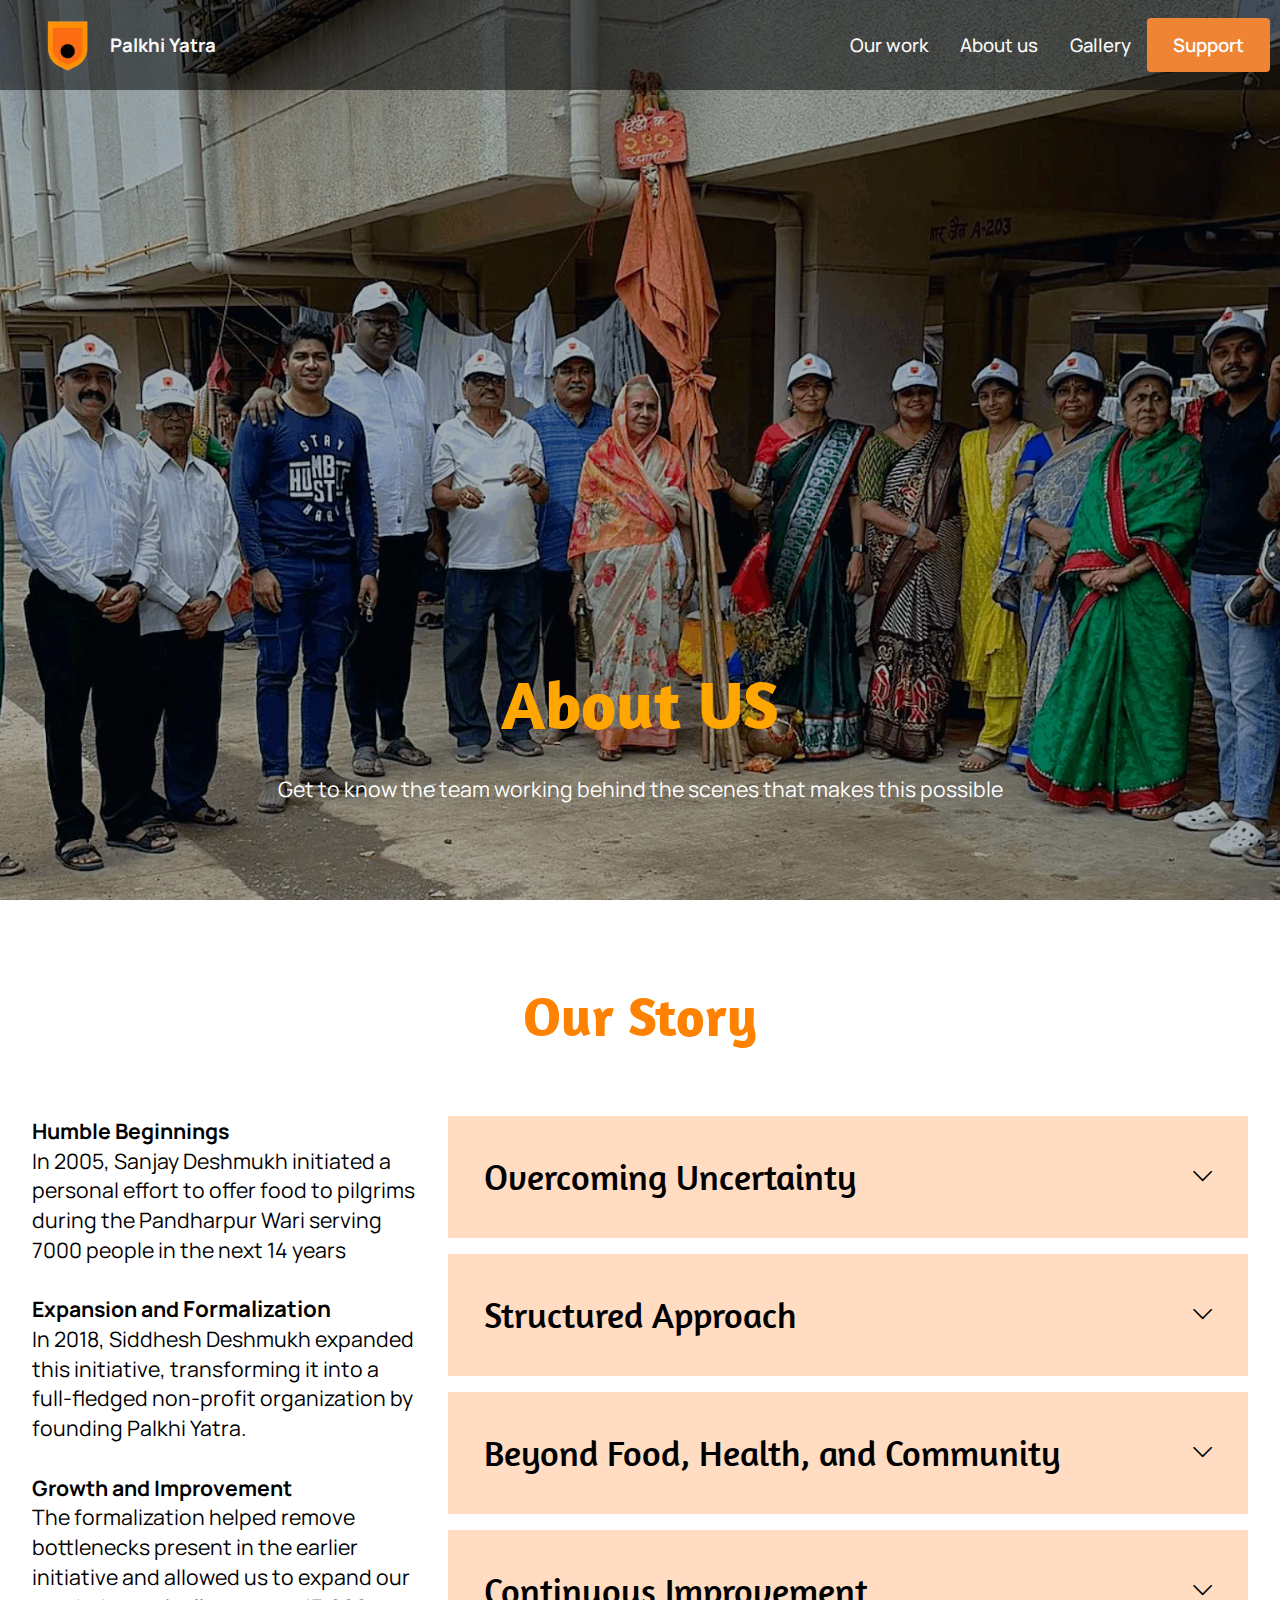
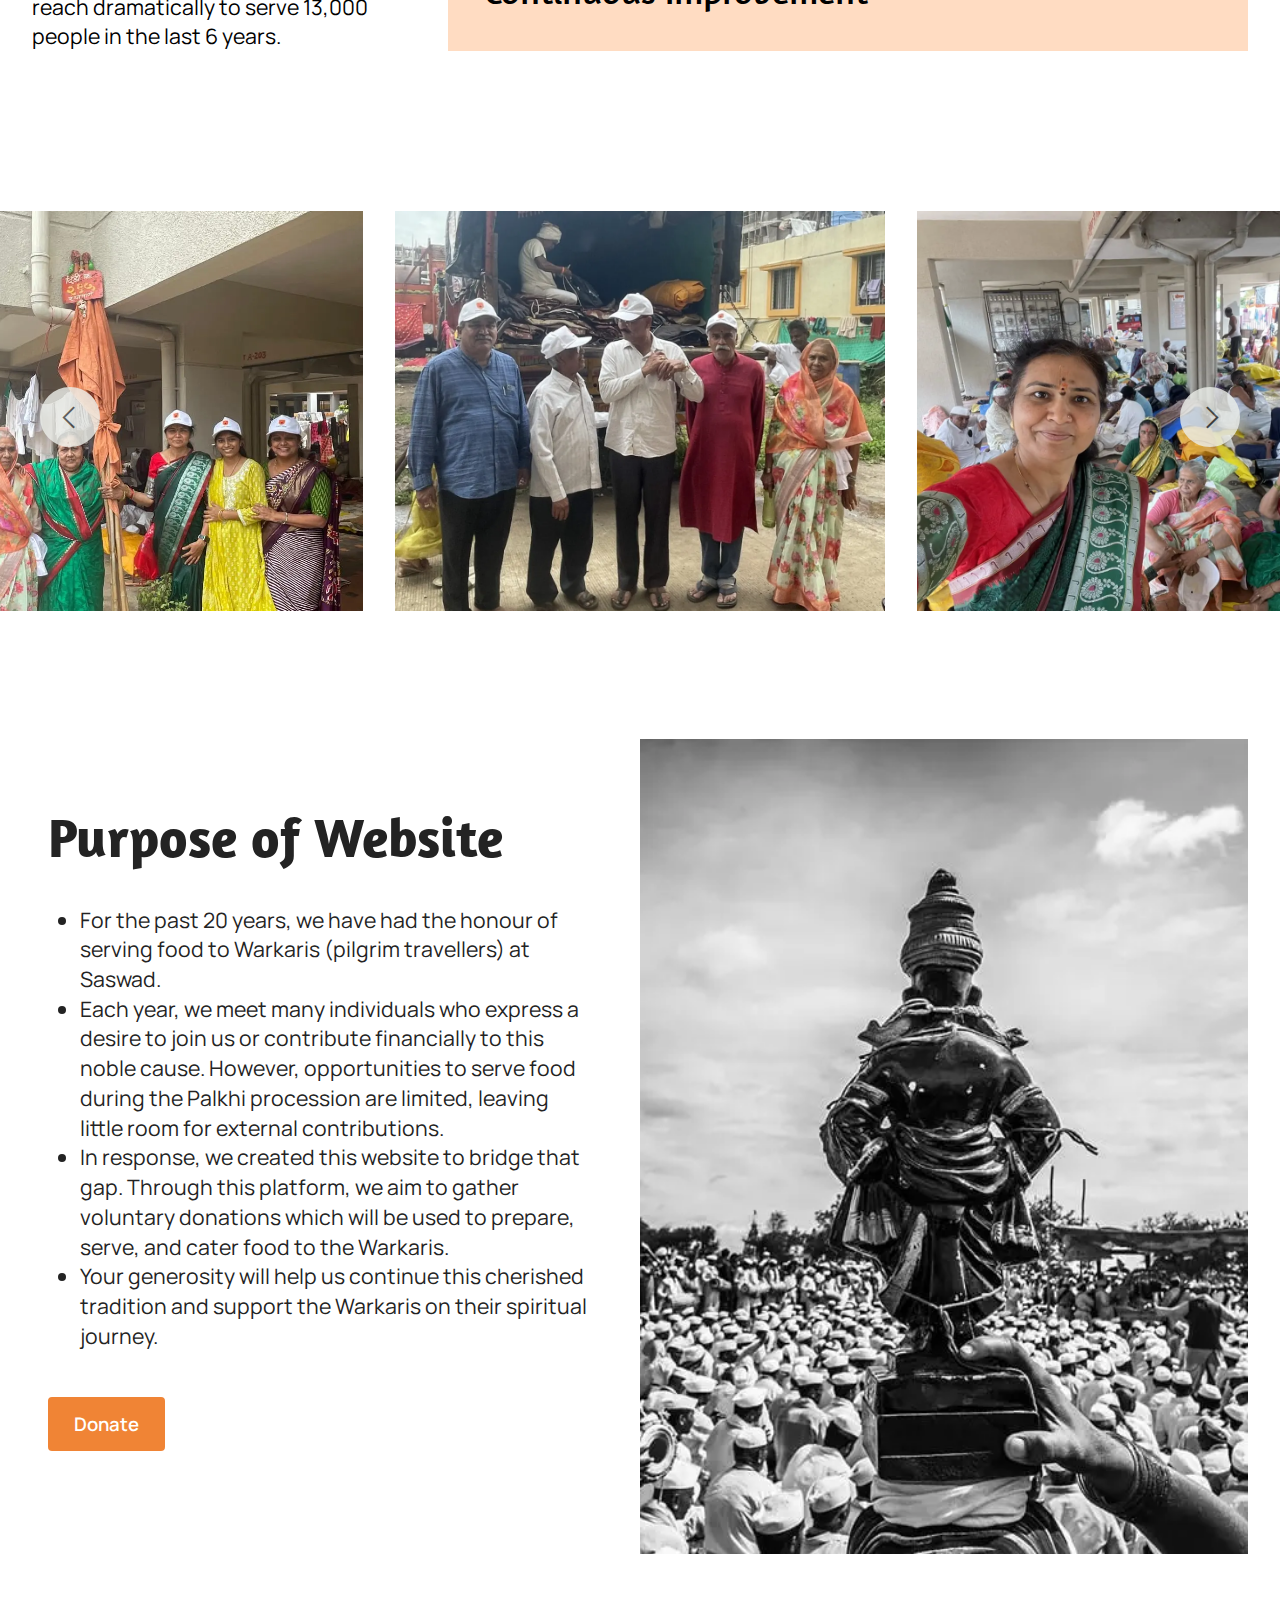
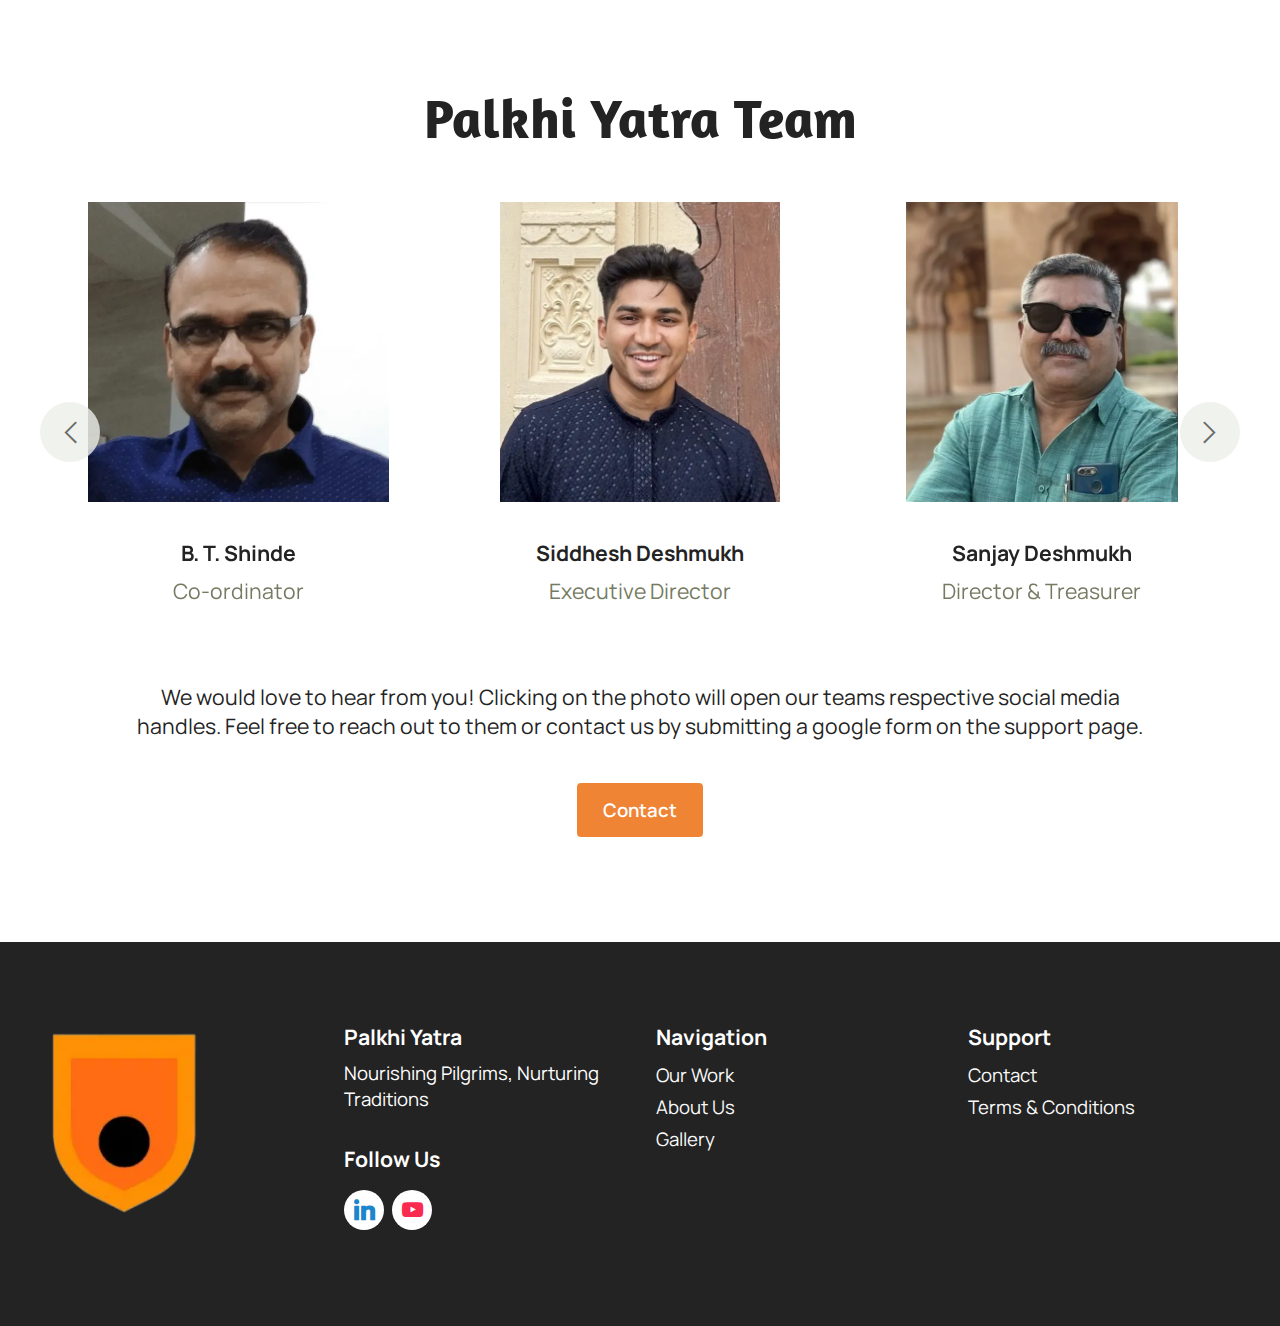
==== commit ce4df753: "V2 Update" ====
--- a/about.html
+++ b/about.html
@@ -4,10 +4,14 @@
 
   <meta charset="UTF-8">
   <meta http-equiv="X-UA-Compatible" content="IE=edge">
-  <meta name="generator" content="">
+  <meta name="generator" content="Palkhi Yatra">
+  <meta name="twitter:card" content="summary_large_image"/>
+  <meta name="twitter:image:src" content="assets/images/about-meta.png">
+  <meta property="og:image" content="assets/images/about-meta.png">
+  <meta name="twitter:title" content="About">
   <meta name="viewport" content="width=device-width, initial-scale=1, minimum-scale=1">
   <link rel="shortcut icon" href="assets/images/palkhi-yatra-logo-96x100.png" type="image/x-icon">
-  <meta name="description" content="">
+  <meta name="description" content="Explore the story of Palkhi Yatra, from its humble beginnings to its current role in supporting thousands of pilgrims. Learn about our mission, values, and the dedicated team behind our service to the Warkari community.">
   
   
   <title>About</title>
@@ -22,23 +26,37 @@
   <noscript><link rel="stylesheet" href="https://fonts.googleapis.com/css?family=Amaranth:400,400i,700,700i&display=swap"></noscript>
   <link rel="preload" href="https://fonts.googleapis.com/css2?family=Manrope:wght@400;700&display=swap&display=swap" as="style" onload="this.onload=null;this.rel='stylesheet'">
   <noscript><link rel="stylesheet" href="https://fonts.googleapis.com/css2?family=Manrope:wght@400;700&display=swap&display=swap"></noscript>
-  <link rel="preload" as="style" href="assets/mobirise/css/mbr-additional.css?v=bBUXbq"><link rel="stylesheet" href="assets/mobirise/css/mbr-additional.css?v=bBUXbq" type="text/css">
+  <link rel="preload" as="style" href="assets/mobirise/css/mbr-additional.css?v=Mbbcw8"><link rel="stylesheet" href="assets/mobirise/css/mbr-additional.css?v=Mbbcw8" type="text/css">
 
   
   
   
 </head>
 <body>
+
+<!-- Analytics -->
+<!-- Google tag (gtag.js) -->
+<script async src="https://www.googletagmanager.com/gtag/js?id=G-55X4JHDZ9S"></script>
+<script>
+  window.dataLayer = window.dataLayer || [];
+  function gtag(){dataLayer.push(arguments);}
+  gtag('js', new Date());
+
+  gtag('config', 'G-55X4JHDZ9S');
+</script>
+<!-- /Analytics -->
+
+
   
   <section data-bs-version="5.1" class="menu menu6 cid-ul9GRxPbAQ" once="menu" id="menu06-9">
 	
 
-	<nav class="navbar navbar-dropdown opacityScrollOff navbar-fixed-top navbar-expand-lg">
+	<nav class="navbar navbar-dropdown opacityScrollOff navbar-expand-lg">
 		<div class="container">
 			<div class="navbar-brand">
 				<span class="navbar-logo">
-					<a href="https://mobiri.se">
-						<img src="assets/images/palkhi-yatra-logo-96x100.png" alt="image" style="height: 3.4rem;">
+					<a href="index.html">
+						<img src="assets/images/palkhi-yatra-logo-96x100.webp" alt="PY Logo" style="height: 3.4rem;">
 					</a>
 				</span>
 				<span class="navbar-caption-wrap"><a class="navbar-caption text-white display-4" href="index.html">Palkhi Yatra</a></span>
@@ -189,7 +207,7 @@
                 <div class="slide-content">
                   <div class="item-img">
                     <div class="item-wrapper">
-                      <img src="assets/images/img-4224-1200x1600.jpeg" alt="team" title="" data-slide-to="0" data-bs-slide-to="0">
+                      <img src="assets/images/img-4224-1200x1600.webp" alt="team" title="" data-slide-to="0" data-bs-slide-to="0">
                     </div>
                   </div>
                 </div>
@@ -197,7 +215,7 @@
                 <div class="slide-content">
                   <div class="item-img">
                     <div class="item-wrapper">
-                      <img src="assets/images/img-4094-1200x900.jpg" alt="Team" title="" data-slide-to="1" data-bs-slide-to="1">
+                      <img src="assets/images/img-4094-1200x900.webp" alt="Team" title="" data-slide-to="1" data-bs-slide-to="1">
                     </div>
                   </div>
                 </div>
@@ -205,7 +223,7 @@
                 <div class="slide-content">
                   <div class="item-img">
                     <div class="item-wrapper">
-                      <img src="assets/images/img-4104-1200x1600.jpg" alt="team" title="" data-slide-to="2" data-bs-slide-to="2">
+                      <img src="assets/images/img-4104-1200x1600.webp" alt="team" title="" data-slide-to="2" data-bs-slide-to="2">
                     </div>
                   </div>
                 </div>
@@ -215,7 +233,7 @@
                 <div class="slide-content">
                   <div class="item-img">
                     <div class="item-wrapper">
-                      <img src="assets/images/img-4076-1200x1600.jpg" alt="food" title="" data-slide-to="3" data-bs-slide-to="3">
+                      <img src="assets/images/img-4076-1200x1600.webp" alt="food" title="" data-slide-to="3" data-bs-slide-to="3">
                     </div>
                   </div>
                 </div>
@@ -223,7 +241,7 @@
                 <div class="slide-content">
                   <div class="item-img">
                     <div class="item-wrapper">
-                      <img src="assets/images/33f2f9e6-4856-468a-af89-942dfbd7f8b1-960x1280.jpg" alt="Serving" title="" data-slide-to="4" data-bs-slide-to="4">
+                      <img src="assets/images/33f2f9e6-4856-468a-af89-942dfbd7f8b1-960x1280.webp" alt="Serving" title="" data-slide-to="4" data-bs-slide-to="4">
                     </div>
                   </div>
                 </div>
@@ -270,7 +288,7 @@
             </div>
             <div class="p-0 col-12 col-lg-6 md-pb">
                 <div class="image-wrapper">
-                    <img src="assets/images/palkhi-festival-mahesh-lonkar-photo-series-121-clicks-14-1000x638.jpeg" alt="vitthal image">
+                    <img src="assets/images/palkhi-festival-mahesh-lonkar-photo-series-121-clicks-14-1000x638.webp" alt="vitthal image">
                 </div>
             </div>
         </div>
@@ -296,12 +314,12 @@
 		<div class="embla" data-skip-snaps="true" data-align="center" data-contain-scroll="trimSnaps" data-loop="true" data-auto-play="true" data-auto-play-interval="4" data-draggable="true">
 			<div class="embla__viewport container-fluid">
 				<div class="embla__container">
-					<div class="embla__slide slider-image item active" style="margin-left: 0rem; margin-right: 0rem;">
+					<div class="embla__slide slider-image item active" style="margin-left: 1rem; margin-right: 1rem;">
 						<div class="slide-content">
 							<div class="item-img">
 								<div class="item-wrapper">
 									
-								<a href="https://www.linkedin.com/in/ss-deshmukh" target="true"></a><a href="https://www.linkedin.com/in/ss-deshmukh" target="false"></a><a href="https://www.linkedin.com/in/ss-deshmukh"><img src="assets/images/siddhesh-deshmukh-profile-image-564x655.jpg" alt="Team" title="" data-slide-to="0" data-bs-slide-to="0"></a></div>
+								<a href="https://www.linkedin.com/in/ss-deshmukh" target="true"></a><a href="https://www.linkedin.com/in/ss-deshmukh" target="false"></a><a href="https://www.linkedin.com/in/ss-deshmukh"><img src="assets/images/siddhesh-deshmukh-profile-image-564x655.webp" alt="Team" title="" data-slide-to="0" data-bs-slide-to="0"></a></div>
 							</div>
 							<div class="item-content">
 								<h5 class="item-title mbr-fonts-style display-7">
@@ -312,11 +330,11 @@
 
 							
 						</div>
-					</div><div class="embla__slide slider-image item" style="margin-left: 0rem; margin-right: 0rem;">
-						<div class="slide-content">
-							<div class="item-img">
-								<div class="item-wrapper">
-									<img src="assets/images/san-3-564x621.jpg" alt="Team" title="" data-slide-to="1" data-bs-slide-to="1">
+					</div><div class="embla__slide slider-image item" style="margin-left: 1rem; margin-right: 1rem;">
+						<div class="slide-content">
+							<div class="item-img">
+								<div class="item-wrapper">
+									<img src="assets/images/san-3-564x621.webp" alt="Team" title="" data-slide-to="1" data-bs-slide-to="1">
 								</div>
 							</div>
 							<div class="item-content">
@@ -330,11 +348,11 @@
 						</div>
 					</div>
 					
-					<div class="embla__slide slider-image item" style="margin-left: 0rem; margin-right: 0rem;">
-						<div class="slide-content">
-							<div class="item-img">
-								<div class="item-wrapper">
-									<img src="assets/images/mangesh-chavan-1200x695.jpeg" alt="Team" title="" data-slide-to="2" data-bs-slide-to="2">
+					<div class="embla__slide slider-image item" style="margin-left: 1rem; margin-right: 1rem;">
+						<div class="slide-content">
+							<div class="item-img">
+								<div class="item-wrapper">
+									<img src="assets/images/mangesh-chavan-1200x695.webp" alt="Team" title="" data-slide-to="2" data-bs-slide-to="2">
 								</div>
 							</div>
 							<div class="item-content">
@@ -344,12 +362,12 @@
 							</div>
 							
 						</div>
-					</div><div class="embla__slide slider-image item" style="margin-left: 0rem; margin-right: 0rem;">
+					</div><div class="embla__slide slider-image item" style="margin-left: 1rem; margin-right: 1rem;">
 						<div class="slide-content">
 							<div class="item-img">
 								<div class="item-wrapper">
 									
-								<a href="https://www.linkedin.com/in/sangita-deshmukh-3b1b87317/" target="true"></a><a href="https://www.linkedin.com/in/sangita-deshmukh-3b1b87317/"><img src="assets/images/sangita-deshmukh-796x796.jpg" alt="Team" title="" data-slide-to="3" data-bs-slide-to="3"></a></div>
+								<a href="https://www.linkedin.com/in/sangita-deshmukh-3b1b87317/" target="true"></a><a href="https://www.linkedin.com/in/sangita-deshmukh-3b1b87317/"><img src="assets/images/sangita-deshmukh-796x796.webp" alt="Team" title="" data-slide-to="3" data-bs-slide-to="3"></a></div>
 							</div>
 							<div class="item-content">
 								<h5 class="item-title mbr-fonts-style display-7">
@@ -360,12 +378,12 @@
 							</div>
 							
 						</div>
-					</div><div class="embla__slide slider-image item" style="margin-left: 0rem; margin-right: 0rem;">
+					</div><div class="embla__slide slider-image item" style="margin-left: 1rem; margin-right: 1rem;">
 						<div class="slide-content">
 							<div class="item-img">
 								<div class="item-wrapper">
 									
-								<a href="https://www.linkedin.com/in/vaishnavisdeshmukh" target="true"></a><a href="https://www.linkedin.com/in/vaishnavisdeshmukh"><img src="assets/images/4cf6a8ee-6083-4f18-9fa9-99bf1a37ab0d-1-600x450.jpeg" alt="Team" title="" data-slide-to="4" data-bs-slide-to="4"></a></div>
+								<a href="https://www.linkedin.com/in/vaishnavisdeshmukh" target="true"></a><a href="https://www.linkedin.com/in/vaishnavisdeshmukh"><img src="assets/images/4cf6a8ee-6083-4f18-9fa9-99bf1a37ab0d-1-600x450.webp" alt="Team" title="" data-slide-to="4" data-bs-slide-to="4"></a></div>
 							</div>
 							<div class="item-content">
 								<h5 class="item-title mbr-fonts-style display-7"><strong>Vaishnavi Deshmukh</strong></h5>
@@ -374,11 +392,11 @@
 							</div>
 							
 						</div>
-					</div><div class="embla__slide slider-image item" style="margin-left: 0rem; margin-right: 0rem;">
-						<div class="slide-content">
-							<div class="item-img">
-								<div class="item-wrapper">
-									<img src="assets/images/abhijeet-deshmukh-959x1280.jpg" alt="Team" title="" data-slide-to="5" data-bs-slide-to="5">
+					</div><div class="embla__slide slider-image item" style="margin-left: 1rem; margin-right: 1rem;">
+						<div class="slide-content">
+							<div class="item-img">
+								<div class="item-wrapper">
+									<img src="assets/images/abhijeet-deshmukh-959x1280.webp" alt="Team" title="" data-slide-to="5" data-bs-slide-to="5">
 								</div>
 							</div>
 							<div class="item-content">
@@ -394,11 +412,11 @@
 					
 					
 					
-					<div class="embla__slide slider-image item" style="margin-left: 0rem; margin-right: 0rem;">
+					<div class="embla__slide slider-image item" style="margin-left: 1rem; margin-right: 1rem;">
 					<div class="slide-content">
 						<div class="item-img">
 							<div class="item-wrapper">
-								<img src="assets/images/img-2937-600x450.jpeg" alt="Team" title="" data-slide-to="6" data-bs-slide-to="6">
+								<img src="assets/images/img-2937-600x450.webp" alt="Team" title="" data-slide-to="6" data-bs-slide-to="6">
 							</div>
 						</div>
 						<div class="item-content">
@@ -409,11 +427,11 @@
 						</div>
 						
 					</div>
-					</div><div class="embla__slide slider-image item" style="margin-left: 0rem; margin-right: 0rem;">
-						<div class="slide-content">
-							<div class="item-img">
-								<div class="item-wrapper">
-									<img src="assets/images/bt-shinde-600x598.png" alt="Team" title="" data-slide-to="7" data-bs-slide-to="7">
+					</div><div class="embla__slide slider-image item" style="margin-left: 1rem; margin-right: 1rem;">
+						<div class="slide-content">
+							<div class="item-img">
+								<div class="item-wrapper">
+									<img src="assets/images/bt-shinde-600x598.webp" alt="Team" title="" data-slide-to="7" data-bs-slide-to="7">
 								</div>
 							</div>
 							<div class="item-content">
@@ -456,7 +474,7 @@
     </div>
 </section>
 
-<section data-bs-version="5.1" class="footer4 cid-uldwKjAKWt" once="footers" id="footer4-a">
+<section data-bs-version="5.1" class="footer4 cid-umOHJY2W5y" once="footers" id="footer4-38">
 
     
 
@@ -467,20 +485,20 @@
             <div class="col-6 col-lg-3">
                 <div class="media-wrap col-md-8 col-12">
                     <a href="index.html">
-                        <img src="assets/images/palkhi-yatra-logo-206x215.png" alt="PY Logo">
+                        <img src="assets/images/palkhi-yatra-logo-206x215.webp" alt="PY Logo">
                     </a>
                 </div>
             </div>
             <div class="col-12 col-md-6 col-lg-3">
-                <h5 class="mbr-section-subtitle mbr-fonts-style mb-2 display-7"><strong>Palkhi Yatra</strong></h5>
-                <p class="mbr-text mbr-fonts-style mb-4 display-4"><a href="about.html" class="text-white">About</a>
-<br><a href="work.html" class="text-white text-primary">Our Work</a></p>
+                <h5 class="mbr-section-subtitle mbr-fonts-style mb-2 display-7">
+                    <strong>Palkhi Yatra</strong></h5>
+                <p class="mbr-text mbr-fonts-style mb-4 display-4">Nourishing Pilgrims, Nurturing Traditions</p>
                 <h5 class="mbr-section-subtitle mbr-fonts-style mb-3 display-7">
                     <strong>Follow Us</strong>
                 </h5>
                 <div class="social-row display-7">
                     <div class="soc-item">
-                        <a href="https://www.linkedin.com/company/palkhi-yatra/" target="_blank">
+                        <a href="https://www.linkedin.com/company/palkhi-yatra" target="_blank">
                             <span class="mbr-iconfont socicon-linkedin socicon" style="color: rgb(28, 133, 203); fill: rgb(28, 133, 203);"></span>
                         </a>
                     </div>
@@ -494,26 +512,23 @@
                 </div>
             </div>
             <div class="col-12 col-md-6 col-lg-3">
-                <h5 class="mbr-section-subtitle mbr-fonts-style mb-2 display-7"><strong>Information</strong></h5>
+                <h5 class="mbr-section-subtitle mbr-fonts-style mb-2 display-7">
+                    <strong>Navigation</strong></h5>
+                <ul class="list mbr-fonts-style display-4">
+                    <li class="mbr-text item-wrap"><a href="work.html" class="text-white">Our Work</a></li><li class="mbr-text item-wrap"><a href="about.html" class="text-white">About Us</a></li><li class="mbr-text item-wrap"><a href="gallery.html" class="text-white">Gallery</a></li>
+                </ul>
+            </div>
+            <div class="col-12 col-md-6 col-lg-3">
+                <h5 class="mbr-section-subtitle mbr-fonts-style mb-2 display-7">
+                    <strong>Support</strong></h5>
                 <ul class="list mbr-fonts-style display-4">
                     <li class="mbr-text item-wrap"><a href="contact.html" class="text-white">Contact</a></li><li class="mbr-text item-wrap"><a href="page5.html" class="text-white">Terms &amp; Conditions</a></li>
                 </ul>
             </div>
-            <div class="col-12 col-md-6 col-lg-3">
-                <h5 class="mbr-section-subtitle mbr-fonts-style mb-2 display-7"><strong>Media Centre</strong></h5>
-                <ul class="list mbr-fonts-style display-4">
-                    <li class="mbr-text item-wrap"><a href="gallery.html" class="text-white">Gallery</a></li>
-                </ul>
-            </div>
             
         </div>
     </div>
 </section>
-
-
-
-
-
 
 <script src="assets/bootstrap/js/bootstrap.bundle.min.js"></script>  <script src="assets/smoothscroll/smooth-scroll.js"></script>  <script src="assets/ytplayer/index.js"></script>  <script src="assets/dropdown/js/navbar-dropdown.js"></script>  <script src="assets/embla/embla.min.js"></script>  <script src="assets/embla/script.js"></script>  <script src="assets/theme/js/script.js"></script>  
   
--- a/assets/mobirise/css/mbr-additional.css
+++ b/assets/mobirise/css/mbr-additional.css
@@ -17,7 +17,7 @@
   overflow: hidden;
 }
 body {
-  background-color: #fff4e6;
+  background-color: #ffffff;
 }
 body {
   font-family: Manrope;
@@ -145,7 +145,7 @@
   border-radius: 4px;
 }
 .bg-primary {
-  background-color: #ffea00 !important;
+  background-color: #000000 !important;
 }
 .bg-success {
   background-color: #20ac6b !important;
@@ -161,9 +161,9 @@
 }
 .btn-primary,
 .btn-primary:active {
-  background-color: #ffea00 !important;
-  border-color: #ffea00 !important;
-  color: #000000 !important;
+  background-color: #000000 !important;
+  border-color: #000000 !important;
+  color: #ffffff !important;
   box-shadow: none;
 }
 .btn-primary:hover,
@@ -171,15 +171,15 @@
 .btn-primary.focus,
 .btn-primary.active {
   color: inherit;
-  background-color: #ffee33 !important;
-  border-color: #ffee33 !important;
+  background-color: #1a1a1a !important;
+  border-color: #1a1a1a !important;
   box-shadow: none;
 }
 .btn-primary.disabled,
 .btn-primary:disabled {
-  color: #000000 !important;
-  background-color: #ffee33 !important;
-  border-color: #ffee33 !important;
+  color: #ffffff !important;
+  background-color: #1a1a1a !important;
+  border-color: #1a1a1a !important;
 }
 .btn-secondary,
 .btn-secondary:active {
@@ -338,23 +338,23 @@
 .btn-primary-outline,
 .btn-primary-outline:active {
   background-color: transparent !important;
-  border-color: #ffea00;
-  color: #ffea00;
+  border-color: #000000;
+  color: #000000;
 }
 .btn-primary-outline:hover,
 .btn-primary-outline:focus,
 .btn-primary-outline.focus,
 .btn-primary-outline.active {
-  color: #a89a00 !important;
+  color: #000000 !important;
   background-color: transparent !important;
-  border-color: #a89a00 !important;
+  border-color: #000000 !important;
   box-shadow: none !important;
 }
 .btn-primary-outline.disabled,
 .btn-primary-outline:disabled {
-  color: #000000 !important;
-  background-color: #ffea00 !important;
-  border-color: #ffea00 !important;
+  color: #ffffff !important;
+  background-color: #000000 !important;
+  border-color: #000000 !important;
 }
 .btn-secondary-outline,
 .btn-secondary-outline:active {
@@ -504,7 +504,7 @@
   border-color: #fafafa !important;
 }
 .text-primary {
-  color: #ffea00 !important;
+  color: #000000 !important;
 }
 .text-secondary {
   color: #f08435 !important;
@@ -530,7 +530,7 @@
 a.text-primary:hover,
 a.text-primary:focus,
 a.text-primary.active {
-  color: #998c00 !important;
+  color: #000000 !important;
 }
 a.text-secondary:hover,
 a.text-secondary:focus,
@@ -581,7 +581,7 @@
   background-position: 0px 1.2em;
 }
 .nav-tabs .nav-link.active {
-  color: #ffea00;
+  color: #000000;
 }
 .nav-tabs .nav-link:not(.active) {
   color: #232323;
@@ -599,20 +599,20 @@
   background-color: #ae1e2c;
 }
 .mbr-gallery-filter li.active .btn {
-  background-color: #ffea00;
-  border-color: #ffea00;
-  color: #191700;
+  background-color: #000000;
+  border-color: #000000;
+  color: #ffffff;
 }
 .mbr-gallery-filter li.active .btn:focus {
   box-shadow: none;
 }
 a,
 a:hover {
-  color: #ffea00;
+  color: #000000;
 }
 .mbr-plan-header.bg-primary .mbr-plan-subtitle,
 .mbr-plan-header.bg-primary .mbr-plan-price-desc {
-  color: #fffbcc;
+  color: #b3b3b3;
 }
 .mbr-plan-header.bg-success .mbr-plan-subtitle,
 .mbr-plan-header.bg-success .mbr-plan-price-desc {
@@ -643,7 +643,7 @@
 .form-control:hover,
 .form-control:focus {
   box-shadow: rgba(0, 0, 0, 0.07) 0px 1px 1px 0px, rgba(0, 0, 0, 0.07) 0px 1px 3px 0px, rgba(0, 0, 0, 0.03) 0px 0px 0px 1px;
-  border-color: #ffea00 !important;
+  border-color: #000000 !important;
 }
 .form-control:-webkit-input-placeholder {
   font-family: 'Manrope', sans-serif;
@@ -655,19 +655,19 @@
   font-size: 1.75rem;
 }
 blockquote {
-  border-color: #ffea00;
+  border-color: #000000;
 }
 /* Forms */
 .jq-selectbox li:hover,
 .jq-selectbox li.selected {
-  background-color: #ffea00;
-  color: #000000;
+  background-color: #000000;
+  color: #ffffff;
 }
 .jq-number__spin {
   transition: 0.25s ease;
 }
 .jq-number__spin:hover {
-  border-color: #ffea00;
+  border-color: #000000;
 }
 .jq-selectbox .jq-selectbox__trigger-arrow,
 .jq-number__spin.minus:after,
@@ -679,14 +679,14 @@
 .jq-selectbox:hover .jq-selectbox__trigger-arrow,
 .jq-number__spin.minus:hover:after,
 .jq-number__spin.plus:hover:after {
-  border-top-color: #ffea00;
-  border-bottom-color: #ffea00;
+  border-top-color: #000000;
+  border-bottom-color: #000000;
 }
 .xdsoft_datetimepicker .xdsoft_calendar td.xdsoft_default,
 .xdsoft_datetimepicker .xdsoft_calendar td.xdsoft_current,
 .xdsoft_datetimepicker .xdsoft_timepicker .xdsoft_time_box > div > div.xdsoft_current {
-  color: #000000 !important;
-  background-color: #ffea00 !important;
+  color: #ffffff !important;
+  background-color: #000000 !important;
   box-shadow: none !important;
 }
 .xdsoft_datetimepicker .xdsoft_calendar td:hover,
@@ -717,7 +717,7 @@
   top: 50%;
   left: 50%;
   transform: translateX(-50%) translateY(-50%);
-  background-image: url("data:image/svg+xml;charset=UTF-8,%3csvg width='32' height='32' viewBox='0 0 64 64' xmlns='http://www.w3.org/2000/svg' stroke='%23ffea00' %3e%3cg fill='none' fill-rule='evenodd'%3e%3cg transform='translate(16 16)' stroke-width='2'%3e%3ccircle stroke-opacity='.5' cx='16' cy='16' r='16'/%3e%3cpath d='M32 16c0-9.94-8.06-16-16-16'%3e%3canimateTransform attributeName='transform' type='rotate' from='0 16 16' to='360 16 16' dur='1s' repeatCount='indefinite'/%3e%3c/path%3e%3c/g%3e%3c/g%3e%3c/svg%3e");
+  background-image: url("data:image/svg+xml;charset=UTF-8,%3csvg width='32' height='32' viewBox='0 0 64 64' xmlns='http://www.w3.org/2000/svg' stroke='%23000000' %3e%3cg fill='none' fill-rule='evenodd'%3e%3cg transform='translate(16 16)' stroke-width='2'%3e%3ccircle stroke-opacity='.5' cx='16' cy='16' r='16'/%3e%3cpath d='M32 16c0-9.94-8.06-16-16-16'%3e%3canimateTransform attributeName='transform' type='rotate' from='0 16 16' to='360 16 16' dur='1s' repeatCount='indefinite'/%3e%3c/path%3e%3c/g%3e%3c/g%3e%3c/svg%3e");
 }
 section.lazy-placeholder:after {
   opacity: 0.5;
@@ -1161,7 +1161,6 @@
 .cid-ul9GRxPbAQ .navbar-dropdown {
   padding: 0;
   background: rgba(0, 0, 0, 0.5) !important;
-  position: fixed;
 }
 .cid-ul9GRxPbAQ .opacityScroll {
   background: #000000 !important;
@@ -1345,7 +1344,7 @@
   height: 100%;
   position: absolute;
   top: 0;
-  background-image: url("../../../assets/images/event-1528702422m1-738x444.jpg");
+  background-image: url("../../../assets/images/event-1528702422m1-738x444.webp");
 }
 .cid-uldAjZq4cP .content-wrap {
   padding: 5rem 1rem;
@@ -1443,21 +1442,21 @@
   border-bottom: 3px solid #000000;
 }
 .cid-ulIbb5FDwr H4 {
-  text-align: left;
+  text-align: center;
 }
 .cid-ulIbb5FDwr H3 {
-  text-align: left;
+  text-align: center;
   color: #ff8100;
 }
-.cid-uldDsTNwe8 {
-  padding-top: 4rem;
-  padding-bottom: 4rem;
+.cid-umOCFgWaBO {
+  padding-top: 6rem;
+  padding-bottom: 6rem;
   background-color: #ffffff;
 }
-.cid-uldDsTNwe8 .mbr-fallback-image.disabled {
+.cid-umOCFgWaBO .mbr-fallback-image.disabled {
   display: none;
 }
-.cid-uldDsTNwe8 .mbr-fallback-image {
+.cid-umOCFgWaBO .mbr-fallback-image {
   display: block;
   background-size: cover;
   background-position: center center;
@@ -1466,85 +1465,165 @@
   position: absolute;
   top: 0;
 }
-@media (max-width: 991px) {
-  .cid-uldDsTNwe8 .image-wrapper {
-    margin-bottom: 2rem;
-  }
-}
-.cid-uldDsTNwe8 .row {
+.cid-umOCFgWaBO .mbr-description {
+  text-align: left;
+}
+.cid-umOCFgWaBO .item-wrapper {
+  background: #ffffff;
+  margin-bottom: 2rem;
+  padding: 2.25rem 2.25rem 1rem 2.25rem;
+}
+@media (max-width: 767px) {
+  .cid-umOCFgWaBO .item-wrapper {
+    padding: 2rem 1.5rem 0.5rem 1.5rem;
+    margin-bottom: 1rem;
+  }
+}
+@media (min-width: 992px) and (max-width: 1200px) {
+  .cid-umOCFgWaBO .item-wrapper {
+    padding: 2rem 1.5rem 0.5rem 1.5rem;
+    margin-bottom: 1rem;
+  }
+}
+.cid-umOCFgWaBO .card-title,
+.cid-umOCFgWaBO .iconfont-wrapper {
+  color: #000000;
+}
+.cid-umOCFgWaBO .card-text {
+  color: #000000;
+}
+.cid-umOCFgWaBO .mbr-section-title {
+  color: #ff8100;
+  text-align: center;
+}
+.cid-umOCFgWaBO .mbr-text,
+.cid-umOCFgWaBO .mbr-section-btn {
+  text-align: center;
+}
+.cid-umOCFgWaBO .card-text,
+.cid-umOCFgWaBO .item .mbr-section-btn {
+  text-align: left;
+}
+.cid-umOCFgWaBO .counter-container ul {
+  margin: 0;
+  padding-left: 2.25rem;
+  list-style: none;
+}
+.cid-umOCFgWaBO .counter-container ul li {
+  position: relative;
+  list-style: none;
+  margin-bottom: 2rem;
+}
+.cid-umOCFgWaBO .counter-container ul li:before {
+  position: absolute;
+  left: -1.5em;
+  content: "";
+  display: flex;
+  justify-content: center;
   align-items: center;
-}
-@media (max-width: 991px) {
-  .cid-uldDsTNwe8 .image-wrapper {
-    padding: 1rem;
-  }
-}
-@media (min-width: 992px) {
-  .cid-uldDsTNwe8 .text-wrapper {
-    padding: 0 2rem;
-  }
-}
-.cid-uldDsTNwe8 .mbr-section-title {
-  color: #000000;
-}
-.cid-uldDsTNwe8 .mbr-text,
-.cid-uldDsTNwe8 .mbr-section-btn {
-  color: #000000;
-}
-.cid-ulJm6PvmDr {
+  color: #ff8100;
+  background-color: #ff8100;
+  width: 0.5em;
+  height: 0.5em;
+  top: 0.4em;
+  border-radius: 50%;
+}
+.cid-umOCFgWaBO .mbr-text UL {
+  text-align: left;
+}
+.cid-umODyGVz2Y {
   padding-top: 4rem;
   padding-bottom: 4rem;
   background-color: #ffffff;
 }
-.cid-ulJm6PvmDr .mbr-fallback-image.disabled {
-  display: none;
-}
-.cid-ulJm6PvmDr .mbr-fallback-image {
-  display: block;
-  background-size: cover;
-  background-position: center center;
-  width: 100%;
+.cid-umODyGVz2Y .item:focus,
+.cid-umODyGVz2Y span:focus {
+  outline: none;
+}
+.cid-umODyGVz2Y .item {
+  margin-bottom: 2rem;
+}
+@media (max-width: 767px) {
+  .cid-umODyGVz2Y .item {
+    margin-bottom: 1rem;
+  }
+}
+.cid-umODyGVz2Y .item-content {
+  margin-top: 2rem;
+  padding: 0 2.25rem 2.25rem;
+  display: flex;
+  flex-direction: column;
   height: 100%;
-  position: absolute;
-  top: 0;
-}
-.cid-ulJm6PvmDr .title .num {
-  width: 100%;
-  display: block;
-}
-.cid-ulJm6PvmDr .title .card-title {
-  z-index: 1;
-}
-.cid-ulJm6PvmDr .num {
+}
+@media (min-width: 992px) and (max-width: 1200px) {
+  .cid-umODyGVz2Y .item-content {
+    padding: 2rem 1.5rem;
+    padding-top: 1rem;
+    margin-top: 1rem;
+  }
+}
+@media (max-width: 767px) {
+  .cid-umODyGVz2Y .item-content {
+    padding: 2rem 1.5rem;
+    padding-top: 1rem;
+    margin-top: 1rem;
+  }
+}
+.cid-umODyGVz2Y .item-wrapper {
+  position: relative;
+  background: #ffdcc2;
+  height: 100%;
+  display: flex;
+  flex-flow: column nowrap;
+}
+.cid-umODyGVz2Y .item-wrapper .item-footer {
+  margin-top: auto;
+}
+.cid-umODyGVz2Y .mbr-section-title {
   color: #ff8100;
-}
-.cid-ulJm6PvmDr .item-mb {
-  margin-bottom: 2rem;
-}
-@media (max-width: 767px) {
-  .cid-ulJm6PvmDr .item-mb {
-    margin-bottom: 1rem;
-  }
-}
-@media (max-width: 767px) {
-  .cid-ulJm6PvmDr * {
-    text-align: center !important;
-  }
-  .cid-ulJm6PvmDr .content-column {
-    margin-bottom: 2rem;
-  }
-}
-.cid-ulJm6PvmDr .content-head {
+  text-align: center;
+}
+.cid-umODyGVz2Y .mbr-text,
+.cid-umODyGVz2Y .item .mbr-section-btn {
+  text-align: center;
+}
+.cid-umODyGVz2Y .content-head {
   max-width: 800px;
 }
-.cid-ulJm6PvmDr .mbr-section-title,
-.cid-ulJm6PvmDr .card-box {
+.cid-umODyGVz2Y .mbr-number {
   color: #ff8100;
+  text-align: center;
+}
+.cid-umODyGVz2Y .mbr-section-subtitle,
+.cid-umODyGVz2Y .mbr-section-head .mbr-section-btn {
+  text-align: center;
+}
+.cid-umODyGVz2Y .mbr-text {
+  text-align: left;
+}
+.cid-umODyGVz2Y .mbr-text,
+.cid-umODyGVz2Y .mbr-card-btn {
+  text-align: left;
+}
+.cid-umODyGVz2Y .mbr-text,
+.cid-umODyGVz2Y .mbr-section-btn {
+  text-align: left;
+}
+.cid-umODyGVz2Y .mbr-text,
+.cid-umODyGVz2Y .item-footer .mbr-section-btn {
+  text-align: left;
+}
+.cid-umODyGVz2Y .card-text,
+.cid-umODyGVz2Y .item .mbr-section-btn {
+  text-align: center;
+}
+.cid-umODyGVz2Y .card-title {
+  text-align: center;
 }
 .cid-ul9xKWMQnw {
   padding-top: 4rem;
   padding-bottom: 4rem;
-  background-color: #ffdcc2;
+  background-color: #ffffff;
 }
 .cid-ul9xKWMQnw .mbr-fallback-image.disabled {
   display: none;
@@ -1788,15 +1867,15 @@
 .cid-ul9xKWOYPf .content-head {
   max-width: 800px;
 }
-.cid-uldwKjAKWt {
+.cid-umOHJY2W5y {
   padding-top: 5rem;
   padding-bottom: 5rem;
   background-color: #232323;
 }
-.cid-uldwKjAKWt .mbr-fallback-image.disabled {
+.cid-umOHJY2W5y .mbr-fallback-image.disabled {
   display: none;
 }
-.cid-uldwKjAKWt .mbr-fallback-image {
+.cid-umOHJY2W5y .mbr-fallback-image {
   display: block;
   background-size: cover;
   background-position: center center;
@@ -1805,48 +1884,48 @@
   position: absolute;
   top: 0;
 }
-.cid-uldwKjAKWt .media-wrap {
+.cid-umOHJY2W5y .media-wrap {
   padding: 0;
 }
 @media (max-width: 991px) {
-  .cid-uldwKjAKWt .media-wrap {
+  .cid-umOHJY2W5y .media-wrap {
     margin-bottom: 1rem;
   }
 }
 @media (max-width: 767px) {
-  .cid-uldwKjAKWt .row {
+  .cid-umOHJY2W5y .row {
     text-align: center;
   }
-  .cid-uldwKjAKWt .row > div {
+  .cid-umOHJY2W5y .row > div {
     margin: auto;
   }
-  .cid-uldwKjAKWt .social-row {
+  .cid-umOHJY2W5y .social-row {
     justify-content: center;
   }
 }
-.cid-uldwKjAKWt .social-row {
+.cid-umOHJY2W5y .social-row {
   display: flex;
   flex-wrap: wrap;
 }
-.cid-uldwKjAKWt .list {
+.cid-umOHJY2W5y .list {
   list-style: none;
   padding-left: 0;
   color: #bbbbbb;
 }
 @media (max-width: 991px) {
-  .cid-uldwKjAKWt .list {
+  .cid-umOHJY2W5y .list {
     margin-bottom: 2rem;
   }
 }
 @media (min-width: 992px) {
-  .cid-uldwKjAKWt .list {
+  .cid-umOHJY2W5y .list {
     margin-bottom: 0rem;
   }
 }
-.cid-uldwKjAKWt .mbr-text {
+.cid-umOHJY2W5y .mbr-text {
   color: #ffffff;
 }
-.cid-uldwKjAKWt .soc-item {
+.cid-umOHJY2W5y .soc-item {
   display: flex;
   align-items: center;
   justify-content: center;
@@ -1858,16 +1937,13 @@
   height: 2.5rem;
   width: 2.5rem;
 }
-.cid-uldwKjAKWt .mbr-iconfont {
+.cid-umOHJY2W5y .mbr-iconfont {
   color: black;
 }
 @media (max-width: 991px) {
-  .cid-uldwKjAKWt div > *:last-child {
+  .cid-umOHJY2W5y div > *:last-child {
     margin-top: 0 !important;
   }
-}
-.cid-uldwKjAKWt H5 {
-  color: #ffffff;
 }
 .cid-ul9GRxPbAQ {
   z-index: 1000;
@@ -2035,6 +2111,7 @@
   transition: 0.3s all !important;
   min-width: auto;
   background: #000000;
+  background: rgba(0, 0, 0, 0.5) !important;
   border-radius: 4px !important;
 }
 .cid-ul9GRxPbAQ .nav-item:focus,
@@ -2277,7 +2354,7 @@
 }
 .cid-ul9GRxPbAQ .navbar-dropdown {
   padding: 0;
-  background-color: #000000 !important;
+  background: rgba(0, 0, 0, 0.5) !important;
 }
 .cid-ul9GRxPbAQ .opacityScroll {
   background: #000000 !important;
@@ -2366,6 +2443,9 @@
     padding: 1rem;
     border-radius: 1.5rem;
     background: #000000;
+    opacity: 1;
+    border-color: rgba(0, 0, 0, 0.5) !important;
+    background: rgba(0, 0, 0, 0.5) !important;
     backdrop-filter: blur(8px);
     border-radius: 4px !important;
   }
@@ -2446,7 +2526,7 @@
 }
 .cid-ulMlP48Hjo {
   display: flex;
-  background-image: url("../../../assets/images/palkhi-pandharpur-1300x820.jpg");
+  background-image: url("../../../assets/images/palkhi-pandharpur-1300x820.webp");
 }
 .cid-ulMlP48Hjo .mbr-overlay {
   background-color: #000000;
@@ -2905,15 +2985,15 @@
 .cid-ulJHSPTG91 .content-head {
   max-width: 800px;
 }
-.cid-uldwKjAKWt {
+.cid-umOHJY2W5y {
   padding-top: 5rem;
   padding-bottom: 5rem;
   background-color: #232323;
 }
-.cid-uldwKjAKWt .mbr-fallback-image.disabled {
+.cid-umOHJY2W5y .mbr-fallback-image.disabled {
   display: none;
 }
-.cid-uldwKjAKWt .mbr-fallback-image {
+.cid-umOHJY2W5y .mbr-fallback-image {
   display: block;
   background-size: cover;
   background-position: center center;
@@ -2922,48 +3002,48 @@
   position: absolute;
   top: 0;
 }
-.cid-uldwKjAKWt .media-wrap {
+.cid-umOHJY2W5y .media-wrap {
   padding: 0;
 }
 @media (max-width: 991px) {
-  .cid-uldwKjAKWt .media-wrap {
+  .cid-umOHJY2W5y .media-wrap {
     margin-bottom: 1rem;
   }
 }
 @media (max-width: 767px) {
-  .cid-uldwKjAKWt .row {
+  .cid-umOHJY2W5y .row {
     text-align: center;
   }
-  .cid-uldwKjAKWt .row > div {
+  .cid-umOHJY2W5y .row > div {
     margin: auto;
   }
-  .cid-uldwKjAKWt .social-row {
+  .cid-umOHJY2W5y .social-row {
     justify-content: center;
   }
 }
-.cid-uldwKjAKWt .social-row {
+.cid-umOHJY2W5y .social-row {
   display: flex;
   flex-wrap: wrap;
 }
-.cid-uldwKjAKWt .list {
+.cid-umOHJY2W5y .list {
   list-style: none;
   padding-left: 0;
   color: #bbbbbb;
 }
 @media (max-width: 991px) {
-  .cid-uldwKjAKWt .list {
+  .cid-umOHJY2W5y .list {
     margin-bottom: 2rem;
   }
 }
 @media (min-width: 992px) {
-  .cid-uldwKjAKWt .list {
+  .cid-umOHJY2W5y .list {
     margin-bottom: 0rem;
   }
 }
-.cid-uldwKjAKWt .mbr-text {
+.cid-umOHJY2W5y .mbr-text {
   color: #ffffff;
 }
-.cid-uldwKjAKWt .soc-item {
+.cid-umOHJY2W5y .soc-item {
   display: flex;
   align-items: center;
   justify-content: center;
@@ -2975,16 +3055,13 @@
   height: 2.5rem;
   width: 2.5rem;
 }
-.cid-uldwKjAKWt .mbr-iconfont {
+.cid-umOHJY2W5y .mbr-iconfont {
   color: black;
 }
 @media (max-width: 991px) {
-  .cid-uldwKjAKWt div > *:last-child {
+  .cid-umOHJY2W5y div > *:last-child {
     margin-top: 0 !important;
   }
-}
-.cid-uldwKjAKWt H5 {
-  color: #ffffff;
 }
 .cid-ul9GRxPbAQ {
   z-index: 1000;
@@ -3396,7 +3473,6 @@
 .cid-ul9GRxPbAQ .navbar-dropdown {
   padding: 0;
   background: rgba(0, 0, 0, 0.5) !important;
-  position: fixed;
 }
 .cid-ul9GRxPbAQ .opacityScroll {
   background: #000000 !important;
@@ -3568,7 +3644,7 @@
 }
 .cid-ulIolNWju9 {
   display: flex;
-  background-image: url("../../../assets/images/py-team-final-1920x1080.png");
+  background-image: url("../../../assets/images/py-team-final-1920x1080.webp");
 }
 .cid-ulIolNWju9 .mbr-overlay {
   background-color: #000000;
@@ -3737,7 +3813,7 @@
 .cid-ulHtSz7GTa {
   padding-top: 4rem;
   padding-bottom: 4rem;
-  background-color: #ffdcc2;
+  background-color: #ffffff;
 }
 .cid-ulHtSz7GTa .mbr-fallback-image.disabled {
   display: none;
@@ -4084,15 +4160,15 @@
   position: absolute;
   top: 0;
 }
-.cid-uldwKjAKWt {
+.cid-umOHJY2W5y {
   padding-top: 5rem;
   padding-bottom: 5rem;
   background-color: #232323;
 }
-.cid-uldwKjAKWt .mbr-fallback-image.disabled {
+.cid-umOHJY2W5y .mbr-fallback-image.disabled {
   display: none;
 }
-.cid-uldwKjAKWt .mbr-fallback-image {
+.cid-umOHJY2W5y .mbr-fallback-image {
   display: block;
   background-size: cover;
   background-position: center center;
@@ -4101,48 +4177,48 @@
   position: absolute;
   top: 0;
 }
-.cid-uldwKjAKWt .media-wrap {
+.cid-umOHJY2W5y .media-wrap {
   padding: 0;
 }
 @media (max-width: 991px) {
-  .cid-uldwKjAKWt .media-wrap {
+  .cid-umOHJY2W5y .media-wrap {
     margin-bottom: 1rem;
   }
 }
 @media (max-width: 767px) {
-  .cid-uldwKjAKWt .row {
+  .cid-umOHJY2W5y .row {
     text-align: center;
   }
-  .cid-uldwKjAKWt .row > div {
+  .cid-umOHJY2W5y .row > div {
     margin: auto;
   }
-  .cid-uldwKjAKWt .social-row {
+  .cid-umOHJY2W5y .social-row {
     justify-content: center;
   }
 }
-.cid-uldwKjAKWt .social-row {
+.cid-umOHJY2W5y .social-row {
   display: flex;
   flex-wrap: wrap;
 }
-.cid-uldwKjAKWt .list {
+.cid-umOHJY2W5y .list {
   list-style: none;
   padding-left: 0;
   color: #bbbbbb;
 }
 @media (max-width: 991px) {
-  .cid-uldwKjAKWt .list {
+  .cid-umOHJY2W5y .list {
     margin-bottom: 2rem;
   }
 }
 @media (min-width: 992px) {
-  .cid-uldwKjAKWt .list {
+  .cid-umOHJY2W5y .list {
     margin-bottom: 0rem;
   }
 }
-.cid-uldwKjAKWt .mbr-text {
+.cid-umOHJY2W5y .mbr-text {
   color: #ffffff;
 }
-.cid-uldwKjAKWt .soc-item {
+.cid-umOHJY2W5y .soc-item {
   display: flex;
   align-items: center;
   justify-content: center;
@@ -4154,16 +4230,13 @@
   height: 2.5rem;
   width: 2.5rem;
 }
-.cid-uldwKjAKWt .mbr-iconfont {
+.cid-umOHJY2W5y .mbr-iconfont {
   color: black;
 }
 @media (max-width: 991px) {
-  .cid-uldwKjAKWt div > *:last-child {
+  .cid-umOHJY2W5y div > *:last-child {
     margin-top: 0 !important;
   }
-}
-.cid-uldwKjAKWt H5 {
-  color: #ffffff;
 }
 .cid-ul9GRxPbAQ {
   z-index: 1000;
@@ -4331,6 +4404,7 @@
   transition: 0.3s all !important;
   min-width: auto;
   background: #000000;
+  background: rgba(0, 0, 0, 0.5) !important;
   border-radius: 4px !important;
 }
 .cid-ul9GRxPbAQ .nav-item:focus,
@@ -4573,7 +4647,7 @@
 }
 .cid-ul9GRxPbAQ .navbar-dropdown {
   padding: 0;
-  background-color: #000000 !important;
+  background: rgba(0, 0, 0, 0.5) !important;
 }
 .cid-ul9GRxPbAQ .opacityScroll {
   background: #000000 !important;
@@ -4662,6 +4736,9 @@
     padding: 1rem;
     border-radius: 1.5rem;
     background: #000000;
+    opacity: 1;
+    border-color: rgba(0, 0, 0, 0.5) !important;
+    background: rgba(0, 0, 0, 0.5) !important;
     backdrop-filter: blur(8px);
     border-radius: 4px !important;
   }
@@ -4741,7 +4818,9 @@
   }
 }
 .cid-ulIVjzUBzu {
-  background-image: url("../../../assets/images/palkhi-festival-mahesh-lonkar-photo-series-121-clicks-12-1000x593.jpg");
+  padding-top: 10rem;
+  padding-bottom: 10rem;
+  background-image: url("../../../assets/images/palkhi-festival-mahesh-lonkar-photo-series-121-clicks-12-1000x593.webp");
 }
 .cid-ulIVjzUBzu .mbr-fallback-image.disabled {
   display: none;
@@ -4840,15 +4919,15 @@
 .cid-ulIXidMoBd .mbr-section-title {
   color: #ff8100;
 }
-.cid-uldwKjAKWt {
+.cid-umOHJY2W5y {
   padding-top: 5rem;
   padding-bottom: 5rem;
   background-color: #232323;
 }
-.cid-uldwKjAKWt .mbr-fallback-image.disabled {
+.cid-umOHJY2W5y .mbr-fallback-image.disabled {
   display: none;
 }
-.cid-uldwKjAKWt .mbr-fallback-image {
+.cid-umOHJY2W5y .mbr-fallback-image {
   display: block;
   background-size: cover;
   background-position: center center;
@@ -4857,48 +4936,48 @@
   position: absolute;
   top: 0;
 }
-.cid-uldwKjAKWt .media-wrap {
+.cid-umOHJY2W5y .media-wrap {
   padding: 0;
 }
 @media (max-width: 991px) {
-  .cid-uldwKjAKWt .media-wrap {
+  .cid-umOHJY2W5y .media-wrap {
     margin-bottom: 1rem;
   }
 }
 @media (max-width: 767px) {
-  .cid-uldwKjAKWt .row {
+  .cid-umOHJY2W5y .row {
     text-align: center;
   }
-  .cid-uldwKjAKWt .row > div {
+  .cid-umOHJY2W5y .row > div {
     margin: auto;
   }
-  .cid-uldwKjAKWt .social-row {
+  .cid-umOHJY2W5y .social-row {
     justify-content: center;
   }
 }
-.cid-uldwKjAKWt .social-row {
+.cid-umOHJY2W5y .social-row {
   display: flex;
   flex-wrap: wrap;
 }
-.cid-uldwKjAKWt .list {
+.cid-umOHJY2W5y .list {
   list-style: none;
   padding-left: 0;
   color: #bbbbbb;
 }
 @media (max-width: 991px) {
-  .cid-uldwKjAKWt .list {
+  .cid-umOHJY2W5y .list {
     margin-bottom: 2rem;
   }
 }
 @media (min-width: 992px) {
-  .cid-uldwKjAKWt .list {
+  .cid-umOHJY2W5y .list {
     margin-bottom: 0rem;
   }
 }
-.cid-uldwKjAKWt .mbr-text {
+.cid-umOHJY2W5y .mbr-text {
   color: #ffffff;
 }
-.cid-uldwKjAKWt .soc-item {
+.cid-umOHJY2W5y .soc-item {
   display: flex;
   align-items: center;
   justify-content: center;
@@ -4910,16 +4989,13 @@
   height: 2.5rem;
   width: 2.5rem;
 }
-.cid-uldwKjAKWt .mbr-iconfont {
+.cid-umOHJY2W5y .mbr-iconfont {
   color: black;
 }
 @media (max-width: 991px) {
-  .cid-uldwKjAKWt div > *:last-child {
+  .cid-umOHJY2W5y div > *:last-child {
     margin-top: 0 !important;
   }
-}
-.cid-uldwKjAKWt H5 {
-  color: #ffffff;
 }
 .cid-ul9GRxPbAQ {
   z-index: 1000;
@@ -5087,6 +5163,7 @@
   transition: 0.3s all !important;
   min-width: auto;
   background: #000000;
+  background: rgba(0, 0, 0, 0.5) !important;
   border-radius: 4px !important;
 }
 .cid-ul9GRxPbAQ .nav-item:focus,
@@ -5329,7 +5406,7 @@
 }
 .cid-ul9GRxPbAQ .navbar-dropdown {
   padding: 0;
-  background-color: #000000 !important;
+  background: rgba(0, 0, 0, 0.5) !important;
 }
 .cid-ul9GRxPbAQ .opacityScroll {
   background: #000000 !important;
@@ -5418,6 +5495,9 @@
     padding: 1rem;
     border-radius: 1.5rem;
     background: #000000;
+    opacity: 1;
+    border-color: rgba(0, 0, 0, 0.5) !important;
+    background: rgba(0, 0, 0, 0.5) !important;
     backdrop-filter: blur(8px);
     border-radius: 4px !important;
   }
@@ -5498,7 +5578,7 @@
 }
 .cid-ulJ7awfhii {
   padding-top: 10rem;
-  padding-bottom: 5rem;
+  padding-bottom: 7rem;
   background-color: #ffffff;
 }
 .cid-ulJ7awfhii .mbr-fallback-image.disabled {
@@ -5514,7 +5594,7 @@
   top: 0;
 }
 .cid-ulJ7awfhii .card-wrapper {
-  background: #ffdcc2;
+  background: #ffe9da;
 }
 @media (max-width: 767px) {
   .cid-ulJ7awfhii .card-wrapper {
@@ -5534,25 +5614,25 @@
 .cid-ulJ7awfhii .mbr-text,
 .cid-ulJ7awfhii .mbr-section-btn {
   color: #000000;
-  text-align: left;
+  text-align: center;
 }
 .cid-ulJ7awfhii .card-title,
 .cid-ulJ7awfhii .card-box {
-  text-align: left;
+  text-align: center;
   color: #000000;
 }
 .cid-ulJ7awfhii .mbr-section-subtitle {
-  text-align: left;
-}
-.cid-uldwKjAKWt {
+  text-align: center;
+}
+.cid-umOHJY2W5y {
   padding-top: 5rem;
   padding-bottom: 5rem;
   background-color: #232323;
 }
-.cid-uldwKjAKWt .mbr-fallback-image.disabled {
+.cid-umOHJY2W5y .mbr-fallback-image.disabled {
   display: none;
 }
-.cid-uldwKjAKWt .mbr-fallback-image {
+.cid-umOHJY2W5y .mbr-fallback-image {
   display: block;
   background-size: cover;
   background-position: center center;
@@ -5561,48 +5641,48 @@
   position: absolute;
   top: 0;
 }
-.cid-uldwKjAKWt .media-wrap {
+.cid-umOHJY2W5y .media-wrap {
   padding: 0;
 }
 @media (max-width: 991px) {
-  .cid-uldwKjAKWt .media-wrap {
+  .cid-umOHJY2W5y .media-wrap {
     margin-bottom: 1rem;
   }
 }
 @media (max-width: 767px) {
-  .cid-uldwKjAKWt .row {
+  .cid-umOHJY2W5y .row {
     text-align: center;
   }
-  .cid-uldwKjAKWt .row > div {
+  .cid-umOHJY2W5y .row > div {
     margin: auto;
   }
-  .cid-uldwKjAKWt .social-row {
+  .cid-umOHJY2W5y .social-row {
     justify-content: center;
   }
 }
-.cid-uldwKjAKWt .social-row {
+.cid-umOHJY2W5y .social-row {
   display: flex;
   flex-wrap: wrap;
 }
-.cid-uldwKjAKWt .list {
+.cid-umOHJY2W5y .list {
   list-style: none;
   padding-left: 0;
   color: #bbbbbb;
 }
 @media (max-width: 991px) {
-  .cid-uldwKjAKWt .list {
+  .cid-umOHJY2W5y .list {
     margin-bottom: 2rem;
   }
 }
 @media (min-width: 992px) {
-  .cid-uldwKjAKWt .list {
+  .cid-umOHJY2W5y .list {
     margin-bottom: 0rem;
   }
 }
-.cid-uldwKjAKWt .mbr-text {
+.cid-umOHJY2W5y .mbr-text {
   color: #ffffff;
 }
-.cid-uldwKjAKWt .soc-item {
+.cid-umOHJY2W5y .soc-item {
   display: flex;
   align-items: center;
   justify-content: center;
@@ -5614,16 +5694,13 @@
   height: 2.5rem;
   width: 2.5rem;
 }
-.cid-uldwKjAKWt .mbr-iconfont {
+.cid-umOHJY2W5y .mbr-iconfont {
   color: black;
 }
 @media (max-width: 991px) {
-  .cid-uldwKjAKWt div > *:last-child {
+  .cid-umOHJY2W5y div > *:last-child {
     margin-top: 0 !important;
   }
-}
-.cid-uldwKjAKWt H5 {
-  color: #ffffff;
 }
 .cid-ul9GRxPbAQ {
   z-index: 1000;
@@ -6035,7 +6112,6 @@
 .cid-ul9GRxPbAQ .navbar-dropdown {
   padding: 0;
   background: rgba(0, 0, 0, 0.5) !important;
-  position: fixed;
 }
 .cid-ul9GRxPbAQ .opacityScroll {
   background: #000000 !important;
@@ -6207,7 +6283,7 @@
 }
 .cid-ulrDhYQjWi {
   display: flex;
-  background-image: url("../../../assets/images/devotee-palkhi-festival-9-1300x868.jpg");
+  background-image: url("../../../assets/images/devotee-palkhi-festival-9-1300x868.webp");
 }
 .cid-ulrDhYQjWi .mbr-overlay {
   background-color: #000000;
@@ -6402,7 +6478,7 @@
   text-align: center;
 }
 .cid-ulrTQ1rKvU .mbr-iconfont {
-  color: #ffea00 !important;
+  color: #000000 !important;
   position: absolute;
   top: 50%;
   left: 100%;
@@ -6449,7 +6525,7 @@
 .cid-ulvr5eayO0 {
   padding-top: 5rem;
   padding-bottom: 5rem;
-  background-image: url("../../../assets/images/food-plate2-508x907.png");
+  background-image: url("../../../assets/images/food-plate2-508x907.webp");
 }
 .cid-ulvr5eayO0 .mbr-fallback-image.disabled {
   display: none;
@@ -6471,7 +6547,7 @@
   text-align: left;
 }
 .cid-ulvr5eayO0 .item-wrapper {
-  background: #ffffff;
+  background: #ffe9da;
   margin-bottom: 0rem;
   padding: 2.25rem;
   height: 100%;
@@ -6508,12 +6584,12 @@
 .cid-ulvr5eayO0 .card-text,
 .cid-ulvr5eayO0 .item .mbr-section-btn {
   text-align: left;
-  color: #ff8100;
+  color: #000000;
 }
 .cid-ulvr5eayO0 .card-title,
 .cid-ulvr5eayO0 .iconfont-wrapper {
   text-align: left;
-  color: #ff8100;
+  color: #000000;
 }
 .cid-ulvr5eayO0 .mbr-section-subtitle,
 .cid-ulvr5eayO0 .main-button {
@@ -6566,7 +6642,7 @@
 .cid-ulvskEU51u {
   padding-top: 5rem;
   padding-bottom: 5rem;
-  background-image: url("../../../assets/images/health-1280x720.jpg");
+  background-image: url("../../../assets/images/health-1280x720.webp");
 }
 .cid-ulvskEU51u .mbr-fallback-image.disabled {
   display: none;
@@ -6591,7 +6667,7 @@
   text-align: left;
 }
 .cid-ulvskEU51u .item-wrapper {
-  background: #ffffff;
+  background: #ffe9da;
   margin-bottom: 0rem;
   padding: 2.25rem;
   height: 100%;
@@ -6628,12 +6704,12 @@
 .cid-ulvskEU51u .card-text,
 .cid-ulvskEU51u .item .mbr-section-btn {
   text-align: left;
-  color: #ff8100;
+  color: #000000;
 }
 .cid-ulvskEU51u .card-title,
 .cid-ulvskEU51u .iconfont-wrapper {
   text-align: left;
-  color: #ff8100;
+  color: #000000;
 }
 .cid-ulvskEU51u .mbr-section-subtitle,
 .cid-ulvskEU51u .main-button {
@@ -6708,7 +6784,7 @@
   text-align: left;
 }
 .cid-ulvvi94HwS .item-wrapper {
-  background: #ffffff;
+  background: #ffe9da;
   margin-bottom: 0rem;
   padding: 2.25rem;
   height: 100%;
@@ -6745,12 +6821,12 @@
 .cid-ulvvi94HwS .card-text,
 .cid-ulvvi94HwS .item .mbr-section-btn {
   text-align: left;
-  color: #ff8100;
+  color: #000000;
 }
 .cid-ulvvi94HwS .card-title,
 .cid-ulvvi94HwS .iconfont-wrapper {
   text-align: left;
-  color: #ff8100;
+  color: #000000;
 }
 .cid-ulvvi94HwS .mbr-section-subtitle,
 .cid-ulvvi94HwS .main-button {
@@ -6800,15 +6876,15 @@
   position: absolute;
   top: 0;
 }
-.cid-uldwKjAKWt {
+.cid-umOHJY2W5y {
   padding-top: 5rem;
   padding-bottom: 5rem;
   background-color: #232323;
 }
-.cid-uldwKjAKWt .mbr-fallback-image.disabled {
+.cid-umOHJY2W5y .mbr-fallback-image.disabled {
   display: none;
 }
-.cid-uldwKjAKWt .mbr-fallback-image {
+.cid-umOHJY2W5y .mbr-fallback-image {
   display: block;
   background-size: cover;
   background-position: center center;
@@ -6817,48 +6893,48 @@
   position: absolute;
   top: 0;
 }
-.cid-uldwKjAKWt .media-wrap {
+.cid-umOHJY2W5y .media-wrap {
   padding: 0;
 }
 @media (max-width: 991px) {
-  .cid-uldwKjAKWt .media-wrap {
+  .cid-umOHJY2W5y .media-wrap {
     margin-bottom: 1rem;
   }
 }
 @media (max-width: 767px) {
-  .cid-uldwKjAKWt .row {
+  .cid-umOHJY2W5y .row {
     text-align: center;
   }
-  .cid-uldwKjAKWt .row > div {
+  .cid-umOHJY2W5y .row > div {
     margin: auto;
   }
-  .cid-uldwKjAKWt .social-row {
+  .cid-umOHJY2W5y .social-row {
     justify-content: center;
   }
 }
-.cid-uldwKjAKWt .social-row {
+.cid-umOHJY2W5y .social-row {
   display: flex;
   flex-wrap: wrap;
 }
-.cid-uldwKjAKWt .list {
+.cid-umOHJY2W5y .list {
   list-style: none;
   padding-left: 0;
   color: #bbbbbb;
 }
 @media (max-width: 991px) {
-  .cid-uldwKjAKWt .list {
+  .cid-umOHJY2W5y .list {
     margin-bottom: 2rem;
   }
 }
 @media (min-width: 992px) {
-  .cid-uldwKjAKWt .list {
+  .cid-umOHJY2W5y .list {
     margin-bottom: 0rem;
   }
 }
-.cid-uldwKjAKWt .mbr-text {
+.cid-umOHJY2W5y .mbr-text {
   color: #ffffff;
 }
-.cid-uldwKjAKWt .soc-item {
+.cid-umOHJY2W5y .soc-item {
   display: flex;
   align-items: center;
   justify-content: center;
@@ -6870,14 +6946,11 @@
   height: 2.5rem;
   width: 2.5rem;
 }
-.cid-uldwKjAKWt .mbr-iconfont {
+.cid-umOHJY2W5y .mbr-iconfont {
   color: black;
 }
 @media (max-width: 991px) {
-  .cid-uldwKjAKWt div > *:last-child {
+  .cid-umOHJY2W5y div > *:last-child {
     margin-top: 0 !important;
   }
 }
-.cid-uldwKjAKWt H5 {
-  color: #ffffff;
-}
--- a/assets/mobirise/css/mbr-additional.css
+++ b/assets/mobirise/css/mbr-additional.css
@@ -17,7 +17,7 @@
   overflow: hidden;
 }
 body {
-  background-color: #fff4e6;
+  background-color: #ffffff;
 }
 body {
   font-family: Manrope;
@@ -145,7 +145,7 @@
   border-radius: 4px;
 }
 .bg-primary {
-  background-color: #ffea00 !important;
+  background-color: #000000 !important;
 }
 .bg-success {
   background-color: #20ac6b !important;
@@ -161,9 +161,9 @@
 }
 .btn-primary,
 .btn-primary:active {
-  background-color: #ffea00 !important;
-  border-color: #ffea00 !important;
-  color: #000000 !important;
+  background-color: #000000 !important;
+  border-color: #000000 !important;
+  color: #ffffff !important;
   box-shadow: none;
 }
 .btn-primary:hover,
@@ -171,15 +171,15 @@
 .btn-primary.focus,
 .btn-primary.active {
   color: inherit;
-  background-color: #ffee33 !important;
-  border-color: #ffee33 !important;
+  background-color: #1a1a1a !important;
+  border-color: #1a1a1a !important;
   box-shadow: none;
 }
 .btn-primary.disabled,
 .btn-primary:disabled {
-  color: #000000 !important;
-  background-color: #ffee33 !important;
-  border-color: #ffee33 !important;
+  color: #ffffff !important;
+  background-color: #1a1a1a !important;
+  border-color: #1a1a1a !important;
 }
 .btn-secondary,
 .btn-secondary:active {
@@ -338,23 +338,23 @@
 .btn-primary-outline,
 .btn-primary-outline:active {
   background-color: transparent !important;
-  border-color: #ffea00;
-  color: #ffea00;
+  border-color: #000000;
+  color: #000000;
 }
 .btn-primary-outline:hover,
 .btn-primary-outline:focus,
 .btn-primary-outline.focus,
 .btn-primary-outline.active {
-  color: #a89a00 !important;
+  color: #000000 !important;
   background-color: transparent !important;
-  border-color: #a89a00 !important;
+  border-color: #000000 !important;
   box-shadow: none !important;
 }
 .btn-primary-outline.disabled,
 .btn-primary-outline:disabled {
-  color: #000000 !important;
-  background-color: #ffea00 !important;
-  border-color: #ffea00 !important;
+  color: #ffffff !important;
+  background-color: #000000 !important;
+  border-color: #000000 !important;
 }
 .btn-secondary-outline,
 .btn-secondary-outline:active {
@@ -504,7 +504,7 @@
   border-color: #fafafa !important;
 }
 .text-primary {
-  color: #ffea00 !important;
+  color: #000000 !important;
 }
 .text-secondary {
   color: #f08435 !important;
@@ -530,7 +530,7 @@
 a.text-primary:hover,
 a.text-primary:focus,
 a.text-primary.active {
-  color: #998c00 !important;
+  color: #000000 !important;
 }
 a.text-secondary:hover,
 a.text-secondary:focus,
@@ -581,7 +581,7 @@
   background-position: 0px 1.2em;
 }
 .nav-tabs .nav-link.active {
-  color: #ffea00;
+  color: #000000;
 }
 .nav-tabs .nav-link:not(.active) {
   color: #232323;
@@ -599,20 +599,20 @@
   background-color: #ae1e2c;
 }
 .mbr-gallery-filter li.active .btn {
-  background-color: #ffea00;
-  border-color: #ffea00;
-  color: #191700;
+  background-color: #000000;
+  border-color: #000000;
+  color: #ffffff;
 }
 .mbr-gallery-filter li.active .btn:focus {
   box-shadow: none;
 }
 a,
 a:hover {
-  color: #ffea00;
+  color: #000000;
 }
 .mbr-plan-header.bg-primary .mbr-plan-subtitle,
 .mbr-plan-header.bg-primary .mbr-plan-price-desc {
-  color: #fffbcc;
+  color: #b3b3b3;
 }
 .mbr-plan-header.bg-success .mbr-plan-subtitle,
 .mbr-plan-header.bg-success .mbr-plan-price-desc {
@@ -643,7 +643,7 @@
 .form-control:hover,
 .form-control:focus {
   box-shadow: rgba(0, 0, 0, 0.07) 0px 1px 1px 0px, rgba(0, 0, 0, 0.07) 0px 1px 3px 0px, rgba(0, 0, 0, 0.03) 0px 0px 0px 1px;
-  border-color: #ffea00 !important;
+  border-color: #000000 !important;
 }
 .form-control:-webkit-input-placeholder {
   font-family: 'Manrope', sans-serif;
@@ -655,19 +655,19 @@
   font-size: 1.75rem;
 }
 blockquote {
-  border-color: #ffea00;
+  border-color: #000000;
 }
 /* Forms */
 .jq-selectbox li:hover,
 .jq-selectbox li.selected {
-  background-color: #ffea00;
-  color: #000000;
+  background-color: #000000;
+  color: #ffffff;
 }
 .jq-number__spin {
   transition: 0.25s ease;
 }
 .jq-number__spin:hover {
-  border-color: #ffea00;
+  border-color: #000000;
 }
 .jq-selectbox .jq-selectbox__trigger-arrow,
 .jq-number__spin.minus:after,
@@ -679,14 +679,14 @@
 .jq-selectbox:hover .jq-selectbox__trigger-arrow,
 .jq-number__spin.minus:hover:after,
 .jq-number__spin.plus:hover:after {
-  border-top-color: #ffea00;
-  border-bottom-color: #ffea00;
+  border-top-color: #000000;
+  border-bottom-color: #000000;
 }
 .xdsoft_datetimepicker .xdsoft_calendar td.xdsoft_default,
 .xdsoft_datetimepicker .xdsoft_calendar td.xdsoft_current,
 .xdsoft_datetimepicker .xdsoft_timepicker .xdsoft_time_box > div > div.xdsoft_current {
-  color: #000000 !important;
-  background-color: #ffea00 !important;
+  color: #ffffff !important;
+  background-color: #000000 !important;
   box-shadow: none !important;
 }
 .xdsoft_datetimepicker .xdsoft_calendar td:hover,
@@ -717,7 +717,7 @@
   top: 50%;
   left: 50%;
   transform: translateX(-50%) translateY(-50%);
-  background-image: url("data:image/svg+xml;charset=UTF-8,%3csvg width='32' height='32' viewBox='0 0 64 64' xmlns='http://www.w3.org/2000/svg' stroke='%23ffea00' %3e%3cg fill='none' fill-rule='evenodd'%3e%3cg transform='translate(16 16)' stroke-width='2'%3e%3ccircle stroke-opacity='.5' cx='16' cy='16' r='16'/%3e%3cpath d='M32 16c0-9.94-8.06-16-16-16'%3e%3canimateTransform attributeName='transform' type='rotate' from='0 16 16' to='360 16 16' dur='1s' repeatCount='indefinite'/%3e%3c/path%3e%3c/g%3e%3c/g%3e%3c/svg%3e");
+  background-image: url("data:image/svg+xml;charset=UTF-8,%3csvg width='32' height='32' viewBox='0 0 64 64' xmlns='http://www.w3.org/2000/svg' stroke='%23000000' %3e%3cg fill='none' fill-rule='evenodd'%3e%3cg transform='translate(16 16)' stroke-width='2'%3e%3ccircle stroke-opacity='.5' cx='16' cy='16' r='16'/%3e%3cpath d='M32 16c0-9.94-8.06-16-16-16'%3e%3canimateTransform attributeName='transform' type='rotate' from='0 16 16' to='360 16 16' dur='1s' repeatCount='indefinite'/%3e%3c/path%3e%3c/g%3e%3c/g%3e%3c/svg%3e");
 }
 section.lazy-placeholder:after {
   opacity: 0.5;
@@ -1161,7 +1161,6 @@
 .cid-ul9GRxPbAQ .navbar-dropdown {
   padding: 0;
   background: rgba(0, 0, 0, 0.5) !important;
-  position: fixed;
 }
 .cid-ul9GRxPbAQ .opacityScroll {
   background: #000000 !important;
@@ -1345,7 +1344,7 @@
   height: 100%;
   position: absolute;
   top: 0;
-  background-image: url("../../../assets/images/event-1528702422m1-738x444.jpg");
+  background-image: url("../../../assets/images/event-1528702422m1-738x444.webp");
 }
 .cid-uldAjZq4cP .content-wrap {
   padding: 5rem 1rem;
@@ -1443,21 +1442,21 @@
   border-bottom: 3px solid #000000;
 }
 .cid-ulIbb5FDwr H4 {
-  text-align: left;
+  text-align: center;
 }
 .cid-ulIbb5FDwr H3 {
-  text-align: left;
+  text-align: center;
   color: #ff8100;
 }
-.cid-uldDsTNwe8 {
-  padding-top: 4rem;
-  padding-bottom: 4rem;
+.cid-umOCFgWaBO {
+  padding-top: 6rem;
+  padding-bottom: 6rem;
   background-color: #ffffff;
 }
-.cid-uldDsTNwe8 .mbr-fallback-image.disabled {
+.cid-umOCFgWaBO .mbr-fallback-image.disabled {
   display: none;
 }
-.cid-uldDsTNwe8 .mbr-fallback-image {
+.cid-umOCFgWaBO .mbr-fallback-image {
   display: block;
   background-size: cover;
   background-position: center center;
@@ -1466,85 +1465,165 @@
   position: absolute;
   top: 0;
 }
-@media (max-width: 991px) {
-  .cid-uldDsTNwe8 .image-wrapper {
-    margin-bottom: 2rem;
-  }
-}
-.cid-uldDsTNwe8 .row {
+.cid-umOCFgWaBO .mbr-description {
+  text-align: left;
+}
+.cid-umOCFgWaBO .item-wrapper {
+  background: #ffffff;
+  margin-bottom: 2rem;
+  padding: 2.25rem 2.25rem 1rem 2.25rem;
+}
+@media (max-width: 767px) {
+  .cid-umOCFgWaBO .item-wrapper {
+    padding: 2rem 1.5rem 0.5rem 1.5rem;
+    margin-bottom: 1rem;
+  }
+}
+@media (min-width: 992px) and (max-width: 1200px) {
+  .cid-umOCFgWaBO .item-wrapper {
+    padding: 2rem 1.5rem 0.5rem 1.5rem;
+    margin-bottom: 1rem;
+  }
+}
+.cid-umOCFgWaBO .card-title,
+.cid-umOCFgWaBO .iconfont-wrapper {
+  color: #000000;
+}
+.cid-umOCFgWaBO .card-text {
+  color: #000000;
+}
+.cid-umOCFgWaBO .mbr-section-title {
+  color: #ff8100;
+  text-align: center;
+}
+.cid-umOCFgWaBO .mbr-text,
+.cid-umOCFgWaBO .mbr-section-btn {
+  text-align: center;
+}
+.cid-umOCFgWaBO .card-text,
+.cid-umOCFgWaBO .item .mbr-section-btn {
+  text-align: left;
+}
+.cid-umOCFgWaBO .counter-container ul {
+  margin: 0;
+  padding-left: 2.25rem;
+  list-style: none;
+}
+.cid-umOCFgWaBO .counter-container ul li {
+  position: relative;
+  list-style: none;
+  margin-bottom: 2rem;
+}
+.cid-umOCFgWaBO .counter-container ul li:before {
+  position: absolute;
+  left: -1.5em;
+  content: "";
+  display: flex;
+  justify-content: center;
   align-items: center;
-}
-@media (max-width: 991px) {
-  .cid-uldDsTNwe8 .image-wrapper {
-    padding: 1rem;
-  }
-}
-@media (min-width: 992px) {
-  .cid-uldDsTNwe8 .text-wrapper {
-    padding: 0 2rem;
-  }
-}
-.cid-uldDsTNwe8 .mbr-section-title {
-  color: #000000;
-}
-.cid-uldDsTNwe8 .mbr-text,
-.cid-uldDsTNwe8 .mbr-section-btn {
-  color: #000000;
-}
-.cid-ulJm6PvmDr {
+  color: #ff8100;
+  background-color: #ff8100;
+  width: 0.5em;
+  height: 0.5em;
+  top: 0.4em;
+  border-radius: 50%;
+}
+.cid-umOCFgWaBO .mbr-text UL {
+  text-align: left;
+}
+.cid-umODyGVz2Y {
   padding-top: 4rem;
   padding-bottom: 4rem;
   background-color: #ffffff;
 }
-.cid-ulJm6PvmDr .mbr-fallback-image.disabled {
-  display: none;
-}
-.cid-ulJm6PvmDr .mbr-fallback-image {
-  display: block;
-  background-size: cover;
-  background-position: center center;
-  width: 100%;
+.cid-umODyGVz2Y .item:focus,
+.cid-umODyGVz2Y span:focus {
+  outline: none;
+}
+.cid-umODyGVz2Y .item {
+  margin-bottom: 2rem;
+}
+@media (max-width: 767px) {
+  .cid-umODyGVz2Y .item {
+    margin-bottom: 1rem;
+  }
+}
+.cid-umODyGVz2Y .item-content {
+  margin-top: 2rem;
+  padding: 0 2.25rem 2.25rem;
+  display: flex;
+  flex-direction: column;
   height: 100%;
-  position: absolute;
-  top: 0;
-}
-.cid-ulJm6PvmDr .title .num {
-  width: 100%;
-  display: block;
-}
-.cid-ulJm6PvmDr .title .card-title {
-  z-index: 1;
-}
-.cid-ulJm6PvmDr .num {
+}
+@media (min-width: 992px) and (max-width: 1200px) {
+  .cid-umODyGVz2Y .item-content {
+    padding: 2rem 1.5rem;
+    padding-top: 1rem;
+    margin-top: 1rem;
+  }
+}
+@media (max-width: 767px) {
+  .cid-umODyGVz2Y .item-content {
+    padding: 2rem 1.5rem;
+    padding-top: 1rem;
+    margin-top: 1rem;
+  }
+}
+.cid-umODyGVz2Y .item-wrapper {
+  position: relative;
+  background: #ffdcc2;
+  height: 100%;
+  display: flex;
+  flex-flow: column nowrap;
+}
+.cid-umODyGVz2Y .item-wrapper .item-footer {
+  margin-top: auto;
+}
+.cid-umODyGVz2Y .mbr-section-title {
   color: #ff8100;
-}
-.cid-ulJm6PvmDr .item-mb {
-  margin-bottom: 2rem;
-}
-@media (max-width: 767px) {
-  .cid-ulJm6PvmDr .item-mb {
-    margin-bottom: 1rem;
-  }
-}
-@media (max-width: 767px) {
-  .cid-ulJm6PvmDr * {
-    text-align: center !important;
-  }
-  .cid-ulJm6PvmDr .content-column {
-    margin-bottom: 2rem;
-  }
-}
-.cid-ulJm6PvmDr .content-head {
+  text-align: center;
+}
+.cid-umODyGVz2Y .mbr-text,
+.cid-umODyGVz2Y .item .mbr-section-btn {
+  text-align: center;
+}
+.cid-umODyGVz2Y .content-head {
   max-width: 800px;
 }
-.cid-ulJm6PvmDr .mbr-section-title,
-.cid-ulJm6PvmDr .card-box {
+.cid-umODyGVz2Y .mbr-number {
   color: #ff8100;
+  text-align: center;
+}
+.cid-umODyGVz2Y .mbr-section-subtitle,
+.cid-umODyGVz2Y .mbr-section-head .mbr-section-btn {
+  text-align: center;
+}
+.cid-umODyGVz2Y .mbr-text {
+  text-align: left;
+}
+.cid-umODyGVz2Y .mbr-text,
+.cid-umODyGVz2Y .mbr-card-btn {
+  text-align: left;
+}
+.cid-umODyGVz2Y .mbr-text,
+.cid-umODyGVz2Y .mbr-section-btn {
+  text-align: left;
+}
+.cid-umODyGVz2Y .mbr-text,
+.cid-umODyGVz2Y .item-footer .mbr-section-btn {
+  text-align: left;
+}
+.cid-umODyGVz2Y .card-text,
+.cid-umODyGVz2Y .item .mbr-section-btn {
+  text-align: center;
+}
+.cid-umODyGVz2Y .card-title {
+  text-align: center;
 }
 .cid-ul9xKWMQnw {
   padding-top: 4rem;
   padding-bottom: 4rem;
-  background-color: #ffdcc2;
+  background-color: #ffffff;
 }
 .cid-ul9xKWMQnw .mbr-fallback-image.disabled {
   display: none;
@@ -1788,15 +1867,15 @@
 .cid-ul9xKWOYPf .content-head {
   max-width: 800px;
 }
-.cid-uldwKjAKWt {
+.cid-umOHJY2W5y {
   padding-top: 5rem;
   padding-bottom: 5rem;
   background-color: #232323;
 }
-.cid-uldwKjAKWt .mbr-fallback-image.disabled {
+.cid-umOHJY2W5y .mbr-fallback-image.disabled {
   display: none;
 }
-.cid-uldwKjAKWt .mbr-fallback-image {
+.cid-umOHJY2W5y .mbr-fallback-image {
   display: block;
   background-size: cover;
   background-position: center center;
@@ -1805,48 +1884,48 @@
   position: absolute;
   top: 0;
 }
-.cid-uldwKjAKWt .media-wrap {
+.cid-umOHJY2W5y .media-wrap {
   padding: 0;
 }
 @media (max-width: 991px) {
-  .cid-uldwKjAKWt .media-wrap {
+  .cid-umOHJY2W5y .media-wrap {
     margin-bottom: 1rem;
   }
 }
 @media (max-width: 767px) {
-  .cid-uldwKjAKWt .row {
+  .cid-umOHJY2W5y .row {
     text-align: center;
   }
-  .cid-uldwKjAKWt .row > div {
+  .cid-umOHJY2W5y .row > div {
     margin: auto;
   }
-  .cid-uldwKjAKWt .social-row {
+  .cid-umOHJY2W5y .social-row {
     justify-content: center;
   }
 }
-.cid-uldwKjAKWt .social-row {
+.cid-umOHJY2W5y .social-row {
   display: flex;
   flex-wrap: wrap;
 }
-.cid-uldwKjAKWt .list {
+.cid-umOHJY2W5y .list {
   list-style: none;
   padding-left: 0;
   color: #bbbbbb;
 }
 @media (max-width: 991px) {
-  .cid-uldwKjAKWt .list {
+  .cid-umOHJY2W5y .list {
     margin-bottom: 2rem;
   }
 }
 @media (min-width: 992px) {
-  .cid-uldwKjAKWt .list {
+  .cid-umOHJY2W5y .list {
     margin-bottom: 0rem;
   }
 }
-.cid-uldwKjAKWt .mbr-text {
+.cid-umOHJY2W5y .mbr-text {
   color: #ffffff;
 }
-.cid-uldwKjAKWt .soc-item {
+.cid-umOHJY2W5y .soc-item {
   display: flex;
   align-items: center;
   justify-content: center;
@@ -1858,16 +1937,13 @@
   height: 2.5rem;
   width: 2.5rem;
 }
-.cid-uldwKjAKWt .mbr-iconfont {
+.cid-umOHJY2W5y .mbr-iconfont {
   color: black;
 }
 @media (max-width: 991px) {
-  .cid-uldwKjAKWt div > *:last-child {
+  .cid-umOHJY2W5y div > *:last-child {
     margin-top: 0 !important;
   }
-}
-.cid-uldwKjAKWt H5 {
-  color: #ffffff;
 }
 .cid-ul9GRxPbAQ {
   z-index: 1000;
@@ -2035,6 +2111,7 @@
   transition: 0.3s all !important;
   min-width: auto;
   background: #000000;
+  background: rgba(0, 0, 0, 0.5) !important;
   border-radius: 4px !important;
 }
 .cid-ul9GRxPbAQ .nav-item:focus,
@@ -2277,7 +2354,7 @@
 }
 .cid-ul9GRxPbAQ .navbar-dropdown {
   padding: 0;
-  background-color: #000000 !important;
+  background: rgba(0, 0, 0, 0.5) !important;
 }
 .cid-ul9GRxPbAQ .opacityScroll {
   background: #000000 !important;
@@ -2366,6 +2443,9 @@
     padding: 1rem;
     border-radius: 1.5rem;
     background: #000000;
+    opacity: 1;
+    border-color: rgba(0, 0, 0, 0.5) !important;
+    background: rgba(0, 0, 0, 0.5) !important;
     backdrop-filter: blur(8px);
     border-radius: 4px !important;
   }
@@ -2446,7 +2526,7 @@
 }
 .cid-ulMlP48Hjo {
   display: flex;
-  background-image: url("../../../assets/images/palkhi-pandharpur-1300x820.jpg");
+  background-image: url("../../../assets/images/palkhi-pandharpur-1300x820.webp");
 }
 .cid-ulMlP48Hjo .mbr-overlay {
   background-color: #000000;
@@ -2905,15 +2985,15 @@
 .cid-ulJHSPTG91 .content-head {
   max-width: 800px;
 }
-.cid-uldwKjAKWt {
+.cid-umOHJY2W5y {
   padding-top: 5rem;
   padding-bottom: 5rem;
   background-color: #232323;
 }
-.cid-uldwKjAKWt .mbr-fallback-image.disabled {
+.cid-umOHJY2W5y .mbr-fallback-image.disabled {
   display: none;
 }
-.cid-uldwKjAKWt .mbr-fallback-image {
+.cid-umOHJY2W5y .mbr-fallback-image {
   display: block;
   background-size: cover;
   background-position: center center;
@@ -2922,48 +3002,48 @@
   position: absolute;
   top: 0;
 }
-.cid-uldwKjAKWt .media-wrap {
+.cid-umOHJY2W5y .media-wrap {
   padding: 0;
 }
 @media (max-width: 991px) {
-  .cid-uldwKjAKWt .media-wrap {
+  .cid-umOHJY2W5y .media-wrap {
     margin-bottom: 1rem;
   }
 }
 @media (max-width: 767px) {
-  .cid-uldwKjAKWt .row {
+  .cid-umOHJY2W5y .row {
     text-align: center;
   }
-  .cid-uldwKjAKWt .row > div {
+  .cid-umOHJY2W5y .row > div {
     margin: auto;
   }
-  .cid-uldwKjAKWt .social-row {
+  .cid-umOHJY2W5y .social-row {
     justify-content: center;
   }
 }
-.cid-uldwKjAKWt .social-row {
+.cid-umOHJY2W5y .social-row {
   display: flex;
   flex-wrap: wrap;
 }
-.cid-uldwKjAKWt .list {
+.cid-umOHJY2W5y .list {
   list-style: none;
   padding-left: 0;
   color: #bbbbbb;
 }
 @media (max-width: 991px) {
-  .cid-uldwKjAKWt .list {
+  .cid-umOHJY2W5y .list {
     margin-bottom: 2rem;
   }
 }
 @media (min-width: 992px) {
-  .cid-uldwKjAKWt .list {
+  .cid-umOHJY2W5y .list {
     margin-bottom: 0rem;
   }
 }
-.cid-uldwKjAKWt .mbr-text {
+.cid-umOHJY2W5y .mbr-text {
   color: #ffffff;
 }
-.cid-uldwKjAKWt .soc-item {
+.cid-umOHJY2W5y .soc-item {
   display: flex;
   align-items: center;
   justify-content: center;
@@ -2975,16 +3055,13 @@
   height: 2.5rem;
   width: 2.5rem;
 }
-.cid-uldwKjAKWt .mbr-iconfont {
+.cid-umOHJY2W5y .mbr-iconfont {
   color: black;
 }
 @media (max-width: 991px) {
-  .cid-uldwKjAKWt div > *:last-child {
+  .cid-umOHJY2W5y div > *:last-child {
     margin-top: 0 !important;
   }
-}
-.cid-uldwKjAKWt H5 {
-  color: #ffffff;
 }
 .cid-ul9GRxPbAQ {
   z-index: 1000;
@@ -3396,7 +3473,6 @@
 .cid-ul9GRxPbAQ .navbar-dropdown {
   padding: 0;
   background: rgba(0, 0, 0, 0.5) !important;
-  position: fixed;
 }
 .cid-ul9GRxPbAQ .opacityScroll {
   background: #000000 !important;
@@ -3568,7 +3644,7 @@
 }
 .cid-ulIolNWju9 {
   display: flex;
-  background-image: url("../../../assets/images/py-team-final-1920x1080.png");
+  background-image: url("../../../assets/images/py-team-final-1920x1080.webp");
 }
 .cid-ulIolNWju9 .mbr-overlay {
   background-color: #000000;
@@ -3737,7 +3813,7 @@
 .cid-ulHtSz7GTa {
   padding-top: 4rem;
   padding-bottom: 4rem;
-  background-color: #ffdcc2;
+  background-color: #ffffff;
 }
 .cid-ulHtSz7GTa .mbr-fallback-image.disabled {
   display: none;
@@ -4084,15 +4160,15 @@
   position: absolute;
   top: 0;
 }
-.cid-uldwKjAKWt {
+.cid-umOHJY2W5y {
   padding-top: 5rem;
   padding-bottom: 5rem;
   background-color: #232323;
 }
-.cid-uldwKjAKWt .mbr-fallback-image.disabled {
+.cid-umOHJY2W5y .mbr-fallback-image.disabled {
   display: none;
 }
-.cid-uldwKjAKWt .mbr-fallback-image {
+.cid-umOHJY2W5y .mbr-fallback-image {
   display: block;
   background-size: cover;
   background-position: center center;
@@ -4101,48 +4177,48 @@
   position: absolute;
   top: 0;
 }
-.cid-uldwKjAKWt .media-wrap {
+.cid-umOHJY2W5y .media-wrap {
   padding: 0;
 }
 @media (max-width: 991px) {
-  .cid-uldwKjAKWt .media-wrap {
+  .cid-umOHJY2W5y .media-wrap {
     margin-bottom: 1rem;
   }
 }
 @media (max-width: 767px) {
-  .cid-uldwKjAKWt .row {
+  .cid-umOHJY2W5y .row {
     text-align: center;
   }
-  .cid-uldwKjAKWt .row > div {
+  .cid-umOHJY2W5y .row > div {
     margin: auto;
   }
-  .cid-uldwKjAKWt .social-row {
+  .cid-umOHJY2W5y .social-row {
     justify-content: center;
   }
 }
-.cid-uldwKjAKWt .social-row {
+.cid-umOHJY2W5y .social-row {
   display: flex;
   flex-wrap: wrap;
 }
-.cid-uldwKjAKWt .list {
+.cid-umOHJY2W5y .list {
   list-style: none;
   padding-left: 0;
   color: #bbbbbb;
 }
 @media (max-width: 991px) {
-  .cid-uldwKjAKWt .list {
+  .cid-umOHJY2W5y .list {
     margin-bottom: 2rem;
   }
 }
 @media (min-width: 992px) {
-  .cid-uldwKjAKWt .list {
+  .cid-umOHJY2W5y .list {
     margin-bottom: 0rem;
   }
 }
-.cid-uldwKjAKWt .mbr-text {
+.cid-umOHJY2W5y .mbr-text {
   color: #ffffff;
 }
-.cid-uldwKjAKWt .soc-item {
+.cid-umOHJY2W5y .soc-item {
   display: flex;
   align-items: center;
   justify-content: center;
@@ -4154,16 +4230,13 @@
   height: 2.5rem;
   width: 2.5rem;
 }
-.cid-uldwKjAKWt .mbr-iconfont {
+.cid-umOHJY2W5y .mbr-iconfont {
   color: black;
 }
 @media (max-width: 991px) {
-  .cid-uldwKjAKWt div > *:last-child {
+  .cid-umOHJY2W5y div > *:last-child {
     margin-top: 0 !important;
   }
-}
-.cid-uldwKjAKWt H5 {
-  color: #ffffff;
 }
 .cid-ul9GRxPbAQ {
   z-index: 1000;
@@ -4331,6 +4404,7 @@
   transition: 0.3s all !important;
   min-width: auto;
   background: #000000;
+  background: rgba(0, 0, 0, 0.5) !important;
   border-radius: 4px !important;
 }
 .cid-ul9GRxPbAQ .nav-item:focus,
@@ -4573,7 +4647,7 @@
 }
 .cid-ul9GRxPbAQ .navbar-dropdown {
   padding: 0;
-  background-color: #000000 !important;
+  background: rgba(0, 0, 0, 0.5) !important;
 }
 .cid-ul9GRxPbAQ .opacityScroll {
   background: #000000 !important;
@@ -4662,6 +4736,9 @@
     padding: 1rem;
     border-radius: 1.5rem;
     background: #000000;
+    opacity: 1;
+    border-color: rgba(0, 0, 0, 0.5) !important;
+    background: rgba(0, 0, 0, 0.5) !important;
     backdrop-filter: blur(8px);
     border-radius: 4px !important;
   }
@@ -4741,7 +4818,9 @@
   }
 }
 .cid-ulIVjzUBzu {
-  background-image: url("../../../assets/images/palkhi-festival-mahesh-lonkar-photo-series-121-clicks-12-1000x593.jpg");
+  padding-top: 10rem;
+  padding-bottom: 10rem;
+  background-image: url("../../../assets/images/palkhi-festival-mahesh-lonkar-photo-series-121-clicks-12-1000x593.webp");
 }
 .cid-ulIVjzUBzu .mbr-fallback-image.disabled {
   display: none;
@@ -4840,15 +4919,15 @@
 .cid-ulIXidMoBd .mbr-section-title {
   color: #ff8100;
 }
-.cid-uldwKjAKWt {
+.cid-umOHJY2W5y {
   padding-top: 5rem;
   padding-bottom: 5rem;
   background-color: #232323;
 }
-.cid-uldwKjAKWt .mbr-fallback-image.disabled {
+.cid-umOHJY2W5y .mbr-fallback-image.disabled {
   display: none;
 }
-.cid-uldwKjAKWt .mbr-fallback-image {
+.cid-umOHJY2W5y .mbr-fallback-image {
   display: block;
   background-size: cover;
   background-position: center center;
@@ -4857,48 +4936,48 @@
   position: absolute;
   top: 0;
 }
-.cid-uldwKjAKWt .media-wrap {
+.cid-umOHJY2W5y .media-wrap {
   padding: 0;
 }
 @media (max-width: 991px) {
-  .cid-uldwKjAKWt .media-wrap {
+  .cid-umOHJY2W5y .media-wrap {
     margin-bottom: 1rem;
   }
 }
 @media (max-width: 767px) {
-  .cid-uldwKjAKWt .row {
+  .cid-umOHJY2W5y .row {
     text-align: center;
   }
-  .cid-uldwKjAKWt .row > div {
+  .cid-umOHJY2W5y .row > div {
     margin: auto;
   }
-  .cid-uldwKjAKWt .social-row {
+  .cid-umOHJY2W5y .social-row {
     justify-content: center;
   }
 }
-.cid-uldwKjAKWt .social-row {
+.cid-umOHJY2W5y .social-row {
   display: flex;
   flex-wrap: wrap;
 }
-.cid-uldwKjAKWt .list {
+.cid-umOHJY2W5y .list {
   list-style: none;
   padding-left: 0;
   color: #bbbbbb;
 }
 @media (max-width: 991px) {
-  .cid-uldwKjAKWt .list {
+  .cid-umOHJY2W5y .list {
     margin-bottom: 2rem;
   }
 }
 @media (min-width: 992px) {
-  .cid-uldwKjAKWt .list {
+  .cid-umOHJY2W5y .list {
     margin-bottom: 0rem;
   }
 }
-.cid-uldwKjAKWt .mbr-text {
+.cid-umOHJY2W5y .mbr-text {
   color: #ffffff;
 }
-.cid-uldwKjAKWt .soc-item {
+.cid-umOHJY2W5y .soc-item {
   display: flex;
   align-items: center;
   justify-content: center;
@@ -4910,16 +4989,13 @@
   height: 2.5rem;
   width: 2.5rem;
 }
-.cid-uldwKjAKWt .mbr-iconfont {
+.cid-umOHJY2W5y .mbr-iconfont {
   color: black;
 }
 @media (max-width: 991px) {
-  .cid-uldwKjAKWt div > *:last-child {
+  .cid-umOHJY2W5y div > *:last-child {
     margin-top: 0 !important;
   }
-}
-.cid-uldwKjAKWt H5 {
-  color: #ffffff;
 }
 .cid-ul9GRxPbAQ {
   z-index: 1000;
@@ -5087,6 +5163,7 @@
   transition: 0.3s all !important;
   min-width: auto;
   background: #000000;
+  background: rgba(0, 0, 0, 0.5) !important;
   border-radius: 4px !important;
 }
 .cid-ul9GRxPbAQ .nav-item:focus,
@@ -5329,7 +5406,7 @@
 }
 .cid-ul9GRxPbAQ .navbar-dropdown {
   padding: 0;
-  background-color: #000000 !important;
+  background: rgba(0, 0, 0, 0.5) !important;
 }
 .cid-ul9GRxPbAQ .opacityScroll {
   background: #000000 !important;
@@ -5418,6 +5495,9 @@
     padding: 1rem;
     border-radius: 1.5rem;
     background: #000000;
+    opacity: 1;
+    border-color: rgba(0, 0, 0, 0.5) !important;
+    background: rgba(0, 0, 0, 0.5) !important;
     backdrop-filter: blur(8px);
     border-radius: 4px !important;
   }
@@ -5498,7 +5578,7 @@
 }
 .cid-ulJ7awfhii {
   padding-top: 10rem;
-  padding-bottom: 5rem;
+  padding-bottom: 7rem;
   background-color: #ffffff;
 }
 .cid-ulJ7awfhii .mbr-fallback-image.disabled {
@@ -5514,7 +5594,7 @@
   top: 0;
 }
 .cid-ulJ7awfhii .card-wrapper {
-  background: #ffdcc2;
+  background: #ffe9da;
 }
 @media (max-width: 767px) {
   .cid-ulJ7awfhii .card-wrapper {
@@ -5534,25 +5614,25 @@
 .cid-ulJ7awfhii .mbr-text,
 .cid-ulJ7awfhii .mbr-section-btn {
   color: #000000;
-  text-align: left;
+  text-align: center;
 }
 .cid-ulJ7awfhii .card-title,
 .cid-ulJ7awfhii .card-box {
-  text-align: left;
+  text-align: center;
   color: #000000;
 }
 .cid-ulJ7awfhii .mbr-section-subtitle {
-  text-align: left;
-}
-.cid-uldwKjAKWt {
+  text-align: center;
+}
+.cid-umOHJY2W5y {
   padding-top: 5rem;
   padding-bottom: 5rem;
   background-color: #232323;
 }
-.cid-uldwKjAKWt .mbr-fallback-image.disabled {
+.cid-umOHJY2W5y .mbr-fallback-image.disabled {
   display: none;
 }
-.cid-uldwKjAKWt .mbr-fallback-image {
+.cid-umOHJY2W5y .mbr-fallback-image {
   display: block;
   background-size: cover;
   background-position: center center;
@@ -5561,48 +5641,48 @@
   position: absolute;
   top: 0;
 }
-.cid-uldwKjAKWt .media-wrap {
+.cid-umOHJY2W5y .media-wrap {
   padding: 0;
 }
 @media (max-width: 991px) {
-  .cid-uldwKjAKWt .media-wrap {
+  .cid-umOHJY2W5y .media-wrap {
     margin-bottom: 1rem;
   }
 }
 @media (max-width: 767px) {
-  .cid-uldwKjAKWt .row {
+  .cid-umOHJY2W5y .row {
     text-align: center;
   }
-  .cid-uldwKjAKWt .row > div {
+  .cid-umOHJY2W5y .row > div {
     margin: auto;
   }
-  .cid-uldwKjAKWt .social-row {
+  .cid-umOHJY2W5y .social-row {
     justify-content: center;
   }
 }
-.cid-uldwKjAKWt .social-row {
+.cid-umOHJY2W5y .social-row {
   display: flex;
   flex-wrap: wrap;
 }
-.cid-uldwKjAKWt .list {
+.cid-umOHJY2W5y .list {
   list-style: none;
   padding-left: 0;
   color: #bbbbbb;
 }
 @media (max-width: 991px) {
-  .cid-uldwKjAKWt .list {
+  .cid-umOHJY2W5y .list {
     margin-bottom: 2rem;
   }
 }
 @media (min-width: 992px) {
-  .cid-uldwKjAKWt .list {
+  .cid-umOHJY2W5y .list {
     margin-bottom: 0rem;
   }
 }
-.cid-uldwKjAKWt .mbr-text {
+.cid-umOHJY2W5y .mbr-text {
   color: #ffffff;
 }
-.cid-uldwKjAKWt .soc-item {
+.cid-umOHJY2W5y .soc-item {
   display: flex;
   align-items: center;
   justify-content: center;
@@ -5614,16 +5694,13 @@
   height: 2.5rem;
   width: 2.5rem;
 }
-.cid-uldwKjAKWt .mbr-iconfont {
+.cid-umOHJY2W5y .mbr-iconfont {
   color: black;
 }
 @media (max-width: 991px) {
-  .cid-uldwKjAKWt div > *:last-child {
+  .cid-umOHJY2W5y div > *:last-child {
     margin-top: 0 !important;
   }
-}
-.cid-uldwKjAKWt H5 {
-  color: #ffffff;
 }
 .cid-ul9GRxPbAQ {
   z-index: 1000;
@@ -6035,7 +6112,6 @@
 .cid-ul9GRxPbAQ .navbar-dropdown {
   padding: 0;
   background: rgba(0, 0, 0, 0.5) !important;
-  position: fixed;
 }
 .cid-ul9GRxPbAQ .opacityScroll {
   background: #000000 !important;
@@ -6207,7 +6283,7 @@
 }
 .cid-ulrDhYQjWi {
   display: flex;
-  background-image: url("../../../assets/images/devotee-palkhi-festival-9-1300x868.jpg");
+  background-image: url("../../../assets/images/devotee-palkhi-festival-9-1300x868.webp");
 }
 .cid-ulrDhYQjWi .mbr-overlay {
   background-color: #000000;
@@ -6402,7 +6478,7 @@
   text-align: center;
 }
 .cid-ulrTQ1rKvU .mbr-iconfont {
-  color: #ffea00 !important;
+  color: #000000 !important;
   position: absolute;
   top: 50%;
   left: 100%;
@@ -6449,7 +6525,7 @@
 .cid-ulvr5eayO0 {
   padding-top: 5rem;
   padding-bottom: 5rem;
-  background-image: url("../../../assets/images/food-plate2-508x907.png");
+  background-image: url("../../../assets/images/food-plate2-508x907.webp");
 }
 .cid-ulvr5eayO0 .mbr-fallback-image.disabled {
   display: none;
@@ -6471,7 +6547,7 @@
   text-align: left;
 }
 .cid-ulvr5eayO0 .item-wrapper {
-  background: #ffffff;
+  background: #ffe9da;
   margin-bottom: 0rem;
   padding: 2.25rem;
   height: 100%;
@@ -6508,12 +6584,12 @@
 .cid-ulvr5eayO0 .card-text,
 .cid-ulvr5eayO0 .item .mbr-section-btn {
   text-align: left;
-  color: #ff8100;
+  color: #000000;
 }
 .cid-ulvr5eayO0 .card-title,
 .cid-ulvr5eayO0 .iconfont-wrapper {
   text-align: left;
-  color: #ff8100;
+  color: #000000;
 }
 .cid-ulvr5eayO0 .mbr-section-subtitle,
 .cid-ulvr5eayO0 .main-button {
@@ -6566,7 +6642,7 @@
 .cid-ulvskEU51u {
   padding-top: 5rem;
   padding-bottom: 5rem;
-  background-image: url("../../../assets/images/health-1280x720.jpg");
+  background-image: url("../../../assets/images/health-1280x720.webp");
 }
 .cid-ulvskEU51u .mbr-fallback-image.disabled {
   display: none;
@@ -6591,7 +6667,7 @@
   text-align: left;
 }
 .cid-ulvskEU51u .item-wrapper {
-  background: #ffffff;
+  background: #ffe9da;
   margin-bottom: 0rem;
   padding: 2.25rem;
   height: 100%;
@@ -6628,12 +6704,12 @@
 .cid-ulvskEU51u .card-text,
 .cid-ulvskEU51u .item .mbr-section-btn {
   text-align: left;
-  color: #ff8100;
+  color: #000000;
 }
 .cid-ulvskEU51u .card-title,
 .cid-ulvskEU51u .iconfont-wrapper {
   text-align: left;
-  color: #ff8100;
+  color: #000000;
 }
 .cid-ulvskEU51u .mbr-section-subtitle,
 .cid-ulvskEU51u .main-button {
@@ -6708,7 +6784,7 @@
   text-align: left;
 }
 .cid-ulvvi94HwS .item-wrapper {
-  background: #ffffff;
+  background: #ffe9da;
   margin-bottom: 0rem;
   padding: 2.25rem;
   height: 100%;
@@ -6745,12 +6821,12 @@
 .cid-ulvvi94HwS .card-text,
 .cid-ulvvi94HwS .item .mbr-section-btn {
   text-align: left;
-  color: #ff8100;
+  color: #000000;
 }
 .cid-ulvvi94HwS .card-title,
 .cid-ulvvi94HwS .iconfont-wrapper {
   text-align: left;
-  color: #ff8100;
+  color: #000000;
 }
 .cid-ulvvi94HwS .mbr-section-subtitle,
 .cid-ulvvi94HwS .main-button {
@@ -6800,15 +6876,15 @@
   position: absolute;
   top: 0;
 }
-.cid-uldwKjAKWt {
+.cid-umOHJY2W5y {
   padding-top: 5rem;
   padding-bottom: 5rem;
   background-color: #232323;
 }
-.cid-uldwKjAKWt .mbr-fallback-image.disabled {
+.cid-umOHJY2W5y .mbr-fallback-image.disabled {
   display: none;
 }
-.cid-uldwKjAKWt .mbr-fallback-image {
+.cid-umOHJY2W5y .mbr-fallback-image {
   display: block;
   background-size: cover;
   background-position: center center;
@@ -6817,48 +6893,48 @@
   position: absolute;
   top: 0;
 }
-.cid-uldwKjAKWt .media-wrap {
+.cid-umOHJY2W5y .media-wrap {
   padding: 0;
 }
 @media (max-width: 991px) {
-  .cid-uldwKjAKWt .media-wrap {
+  .cid-umOHJY2W5y .media-wrap {
     margin-bottom: 1rem;
   }
 }
 @media (max-width: 767px) {
-  .cid-uldwKjAKWt .row {
+  .cid-umOHJY2W5y .row {
     text-align: center;
   }
-  .cid-uldwKjAKWt .row > div {
+  .cid-umOHJY2W5y .row > div {
     margin: auto;
   }
-  .cid-uldwKjAKWt .social-row {
+  .cid-umOHJY2W5y .social-row {
     justify-content: center;
   }
 }
-.cid-uldwKjAKWt .social-row {
+.cid-umOHJY2W5y .social-row {
   display: flex;
   flex-wrap: wrap;
 }
-.cid-uldwKjAKWt .list {
+.cid-umOHJY2W5y .list {
   list-style: none;
   padding-left: 0;
   color: #bbbbbb;
 }
 @media (max-width: 991px) {
-  .cid-uldwKjAKWt .list {
+  .cid-umOHJY2W5y .list {
     margin-bottom: 2rem;
   }
 }
 @media (min-width: 992px) {
-  .cid-uldwKjAKWt .list {
+  .cid-umOHJY2W5y .list {
     margin-bottom: 0rem;
   }
 }
-.cid-uldwKjAKWt .mbr-text {
+.cid-umOHJY2W5y .mbr-text {
   color: #ffffff;
 }
-.cid-uldwKjAKWt .soc-item {
+.cid-umOHJY2W5y .soc-item {
   display: flex;
   align-items: center;
   justify-content: center;
@@ -6870,14 +6946,11 @@
   height: 2.5rem;
   width: 2.5rem;
 }
-.cid-uldwKjAKWt .mbr-iconfont {
+.cid-umOHJY2W5y .mbr-iconfont {
   color: black;
 }
 @media (max-width: 991px) {
-  .cid-uldwKjAKWt div > *:last-child {
+  .cid-umOHJY2W5y div > *:last-child {
     margin-top: 0 !important;
   }
 }
-.cid-uldwKjAKWt H5 {
-  color: #ffffff;
-}
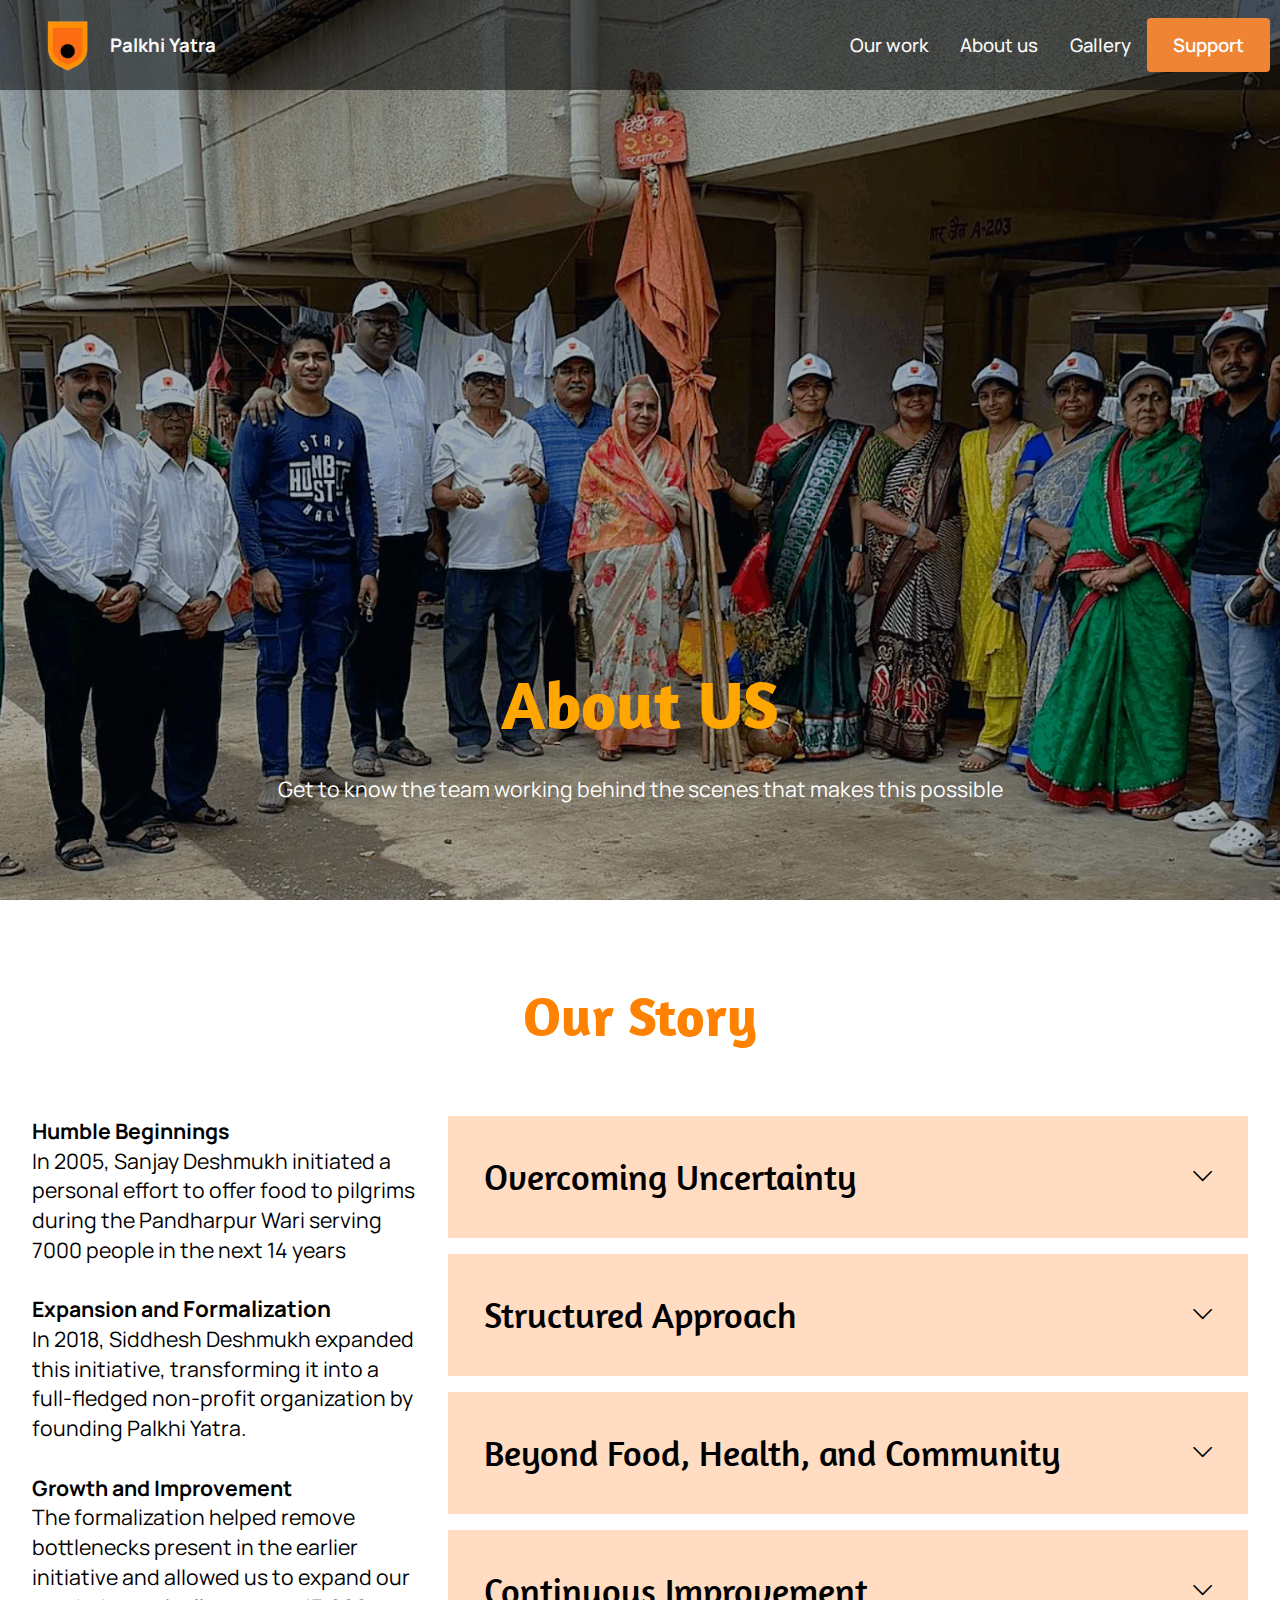
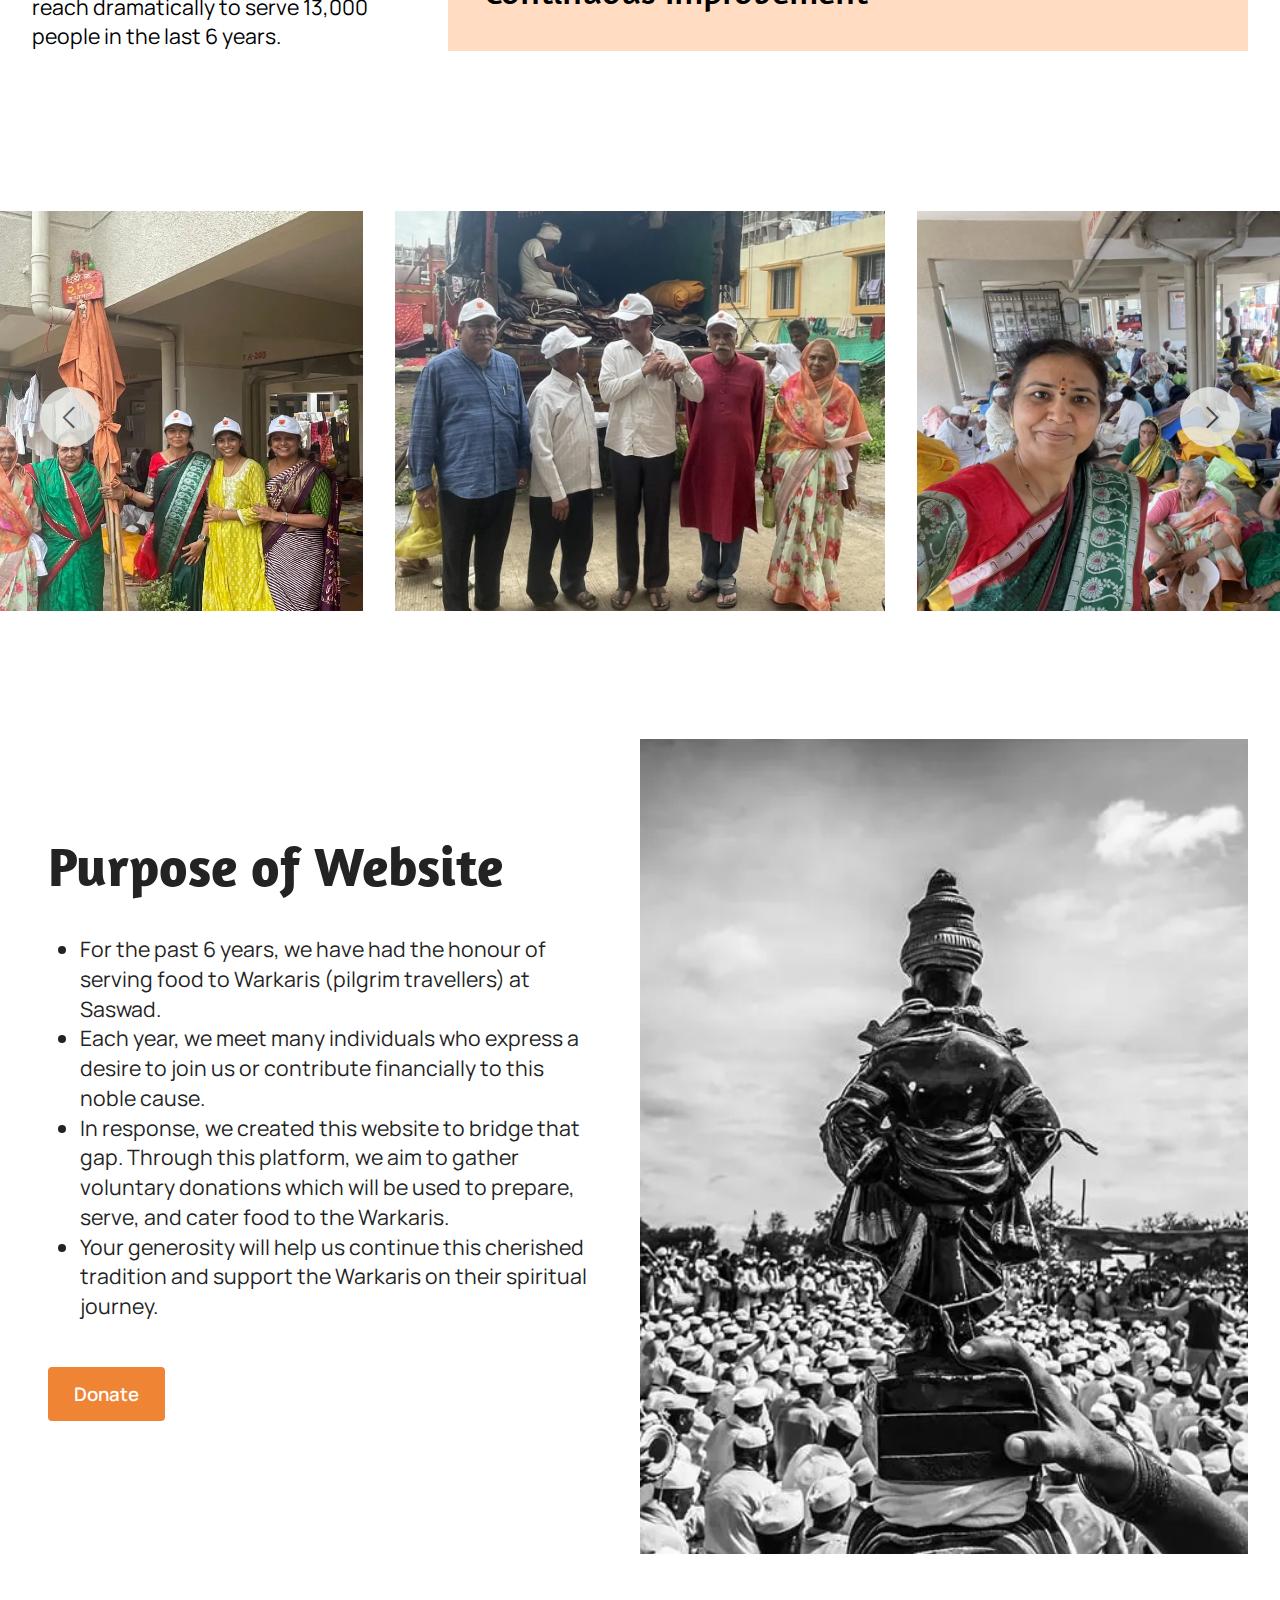
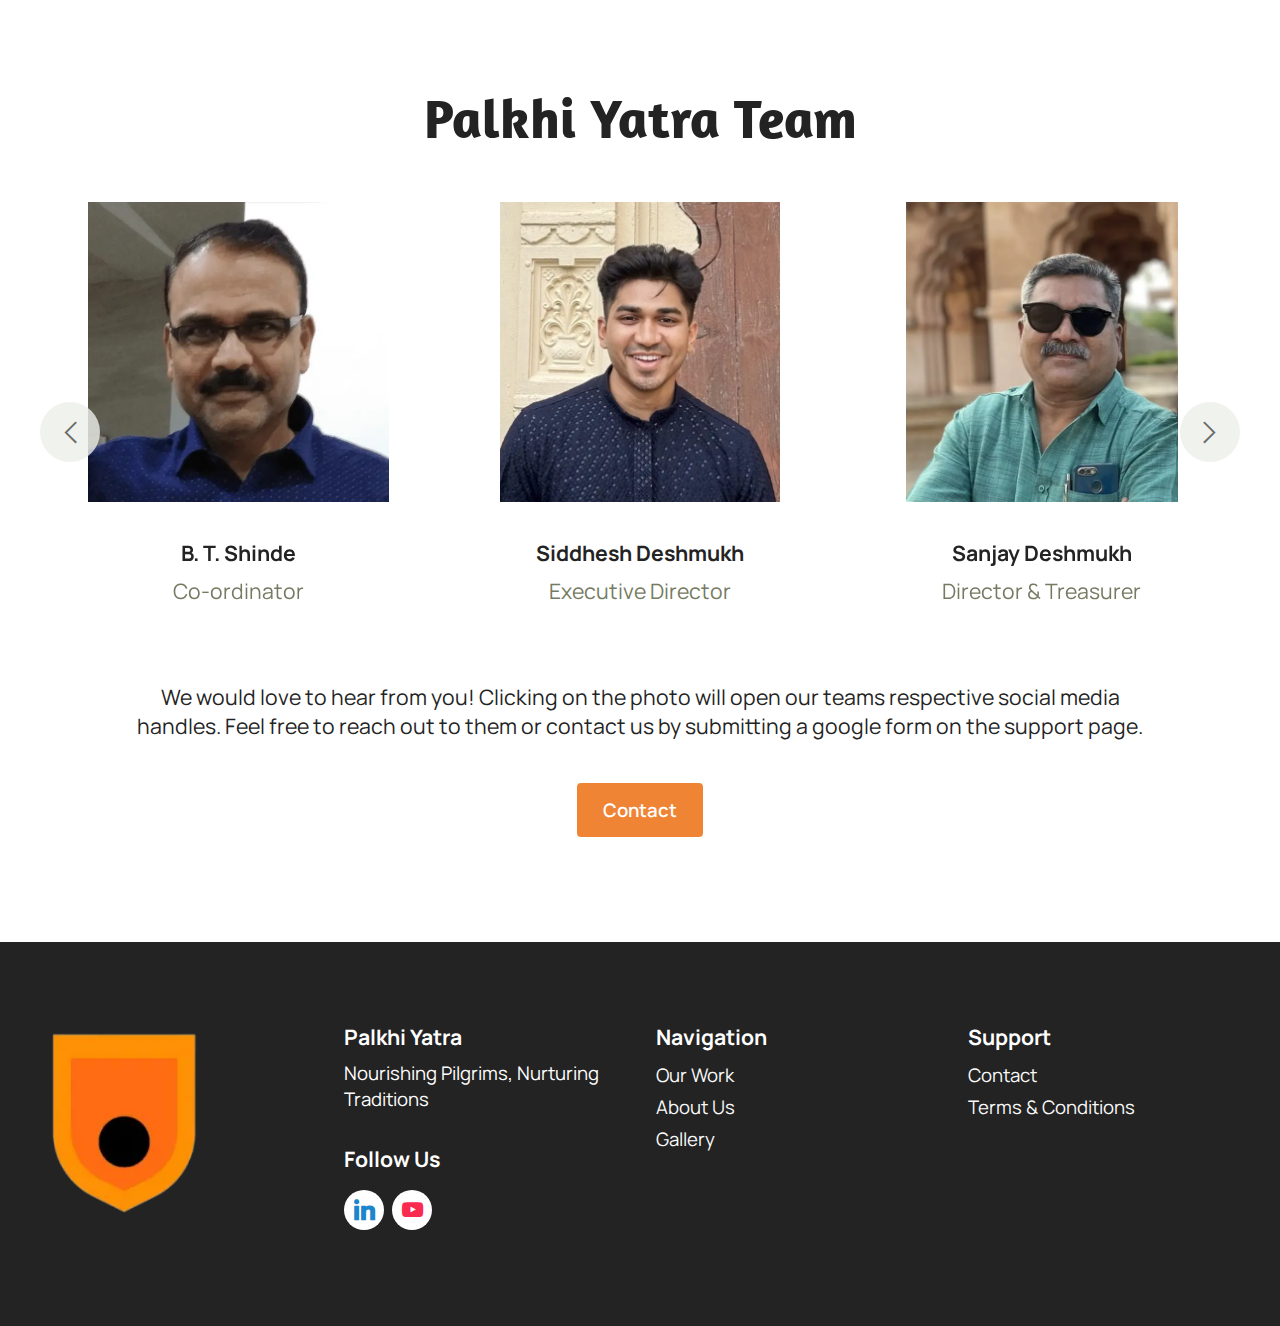
==== commit fe5e1533: "Updates" ====
--- a/about.html
+++ b/about.html
@@ -279,7 +279,10 @@
                         
                         <div class="mbr-text mbr-fonts-style counter-container display-7">
                             <ul>
-                                <li>For the past 20 years, we have had the honour of serving food to Warkaris (pilgrim travellers) at Saswad.</li><li>Each year, we meet many individuals who express a desire to join us or contribute financially to this noble cause. However, opportunities to serve food during the Palkhi procession are limited, leaving little room for external contributions.</li><li>In response, we created this website to bridge that gap. Through this platform, we aim to gather voluntary donations which will be used to prepare, serve, and cater food to the Warkaris.</li><li>Your generosity will help us continue this cherished tradition and support the Warkaris on their spiritual journey.</li>
+                                <li>For the past 6 years, we have had the honour of serving food to Warkaris (pilgrim travellers) at Saswad.</li>
+                                <li>Each year, we meet many individuals who express a desire to join us or contribute financially to this noble cause. </li>
+                                <li>In response, we created this website to bridge that gap. Through this platform, we aim to gather voluntary donations which will be used to prepare, serve, and cater food to the Warkaris.</li>
+                                <li>Your generosity will help us continue this cherished tradition and support the Warkaris on their spiritual journey.</li>
                             </ul>
                         </div>
                         <div class="mbr-section-btn mb-4"><a class="btn btn-secondary display-4" href="contact.html">Donate</a></div>
